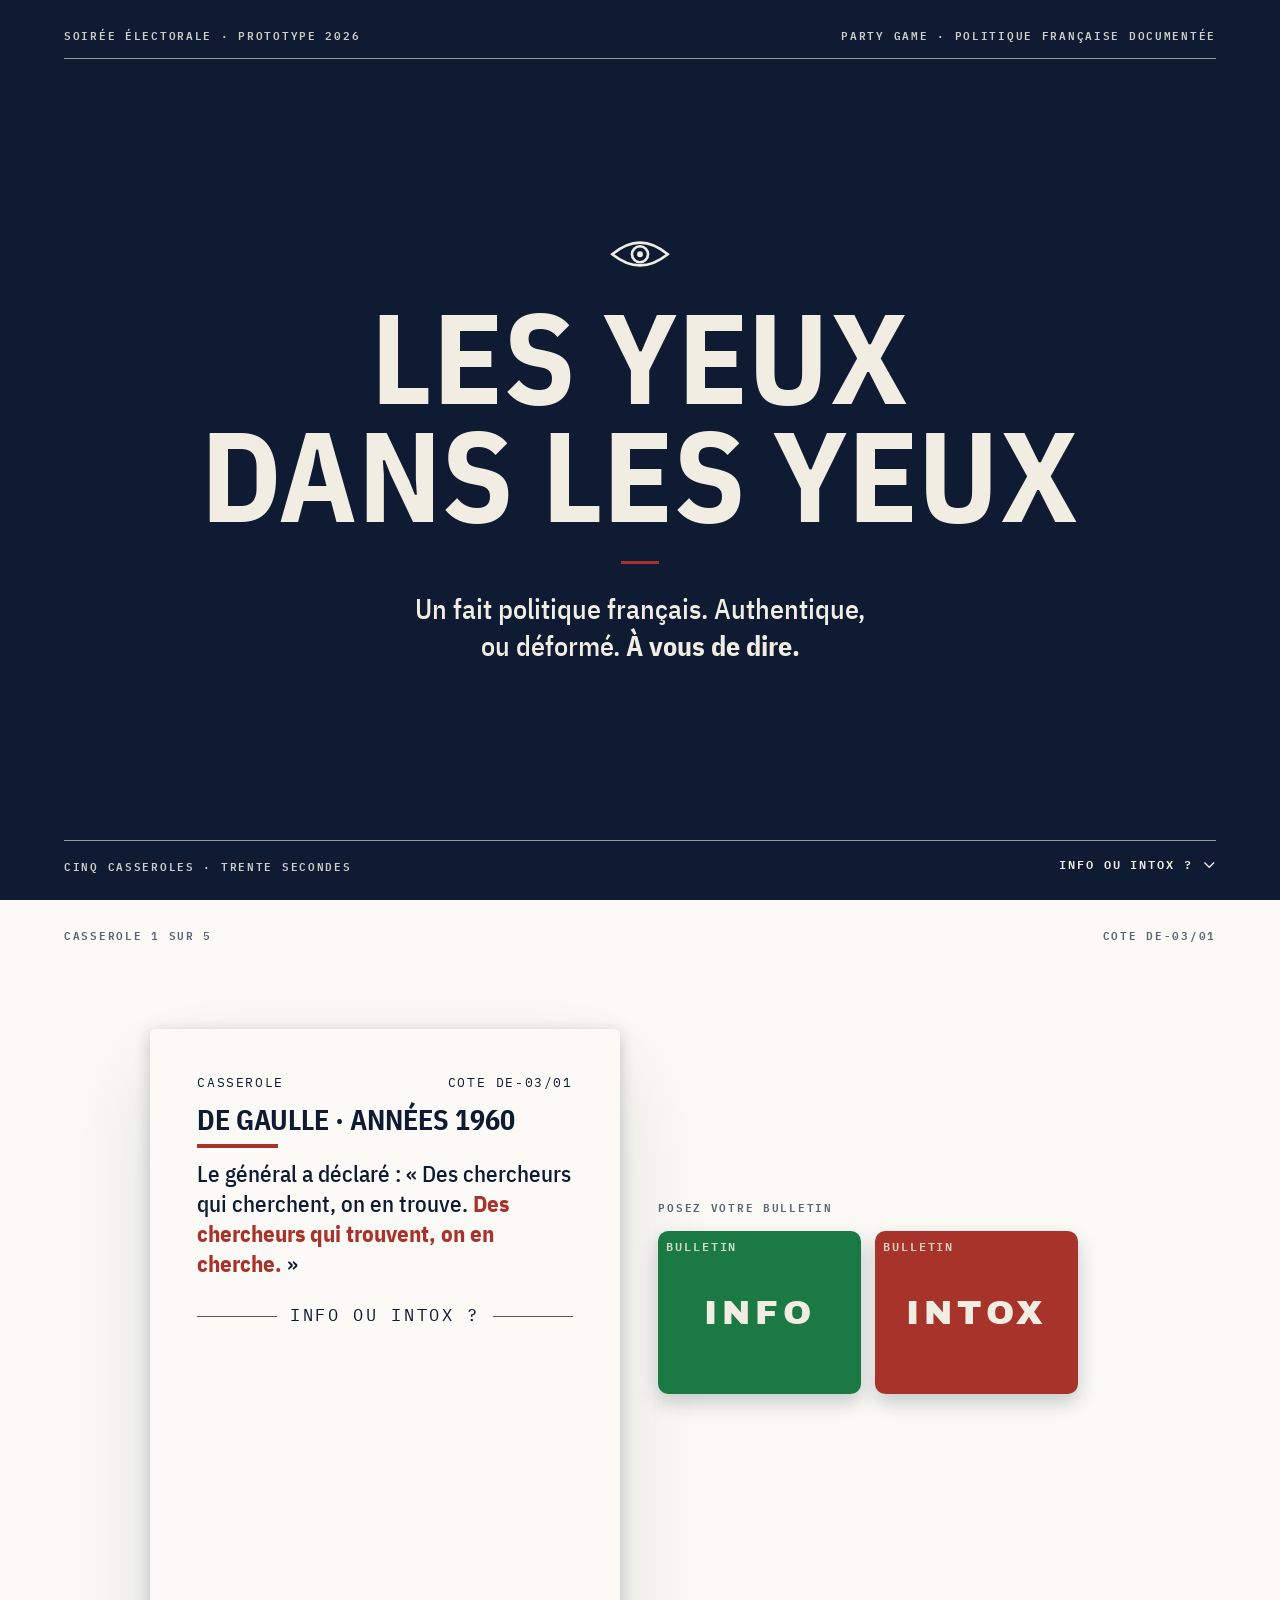
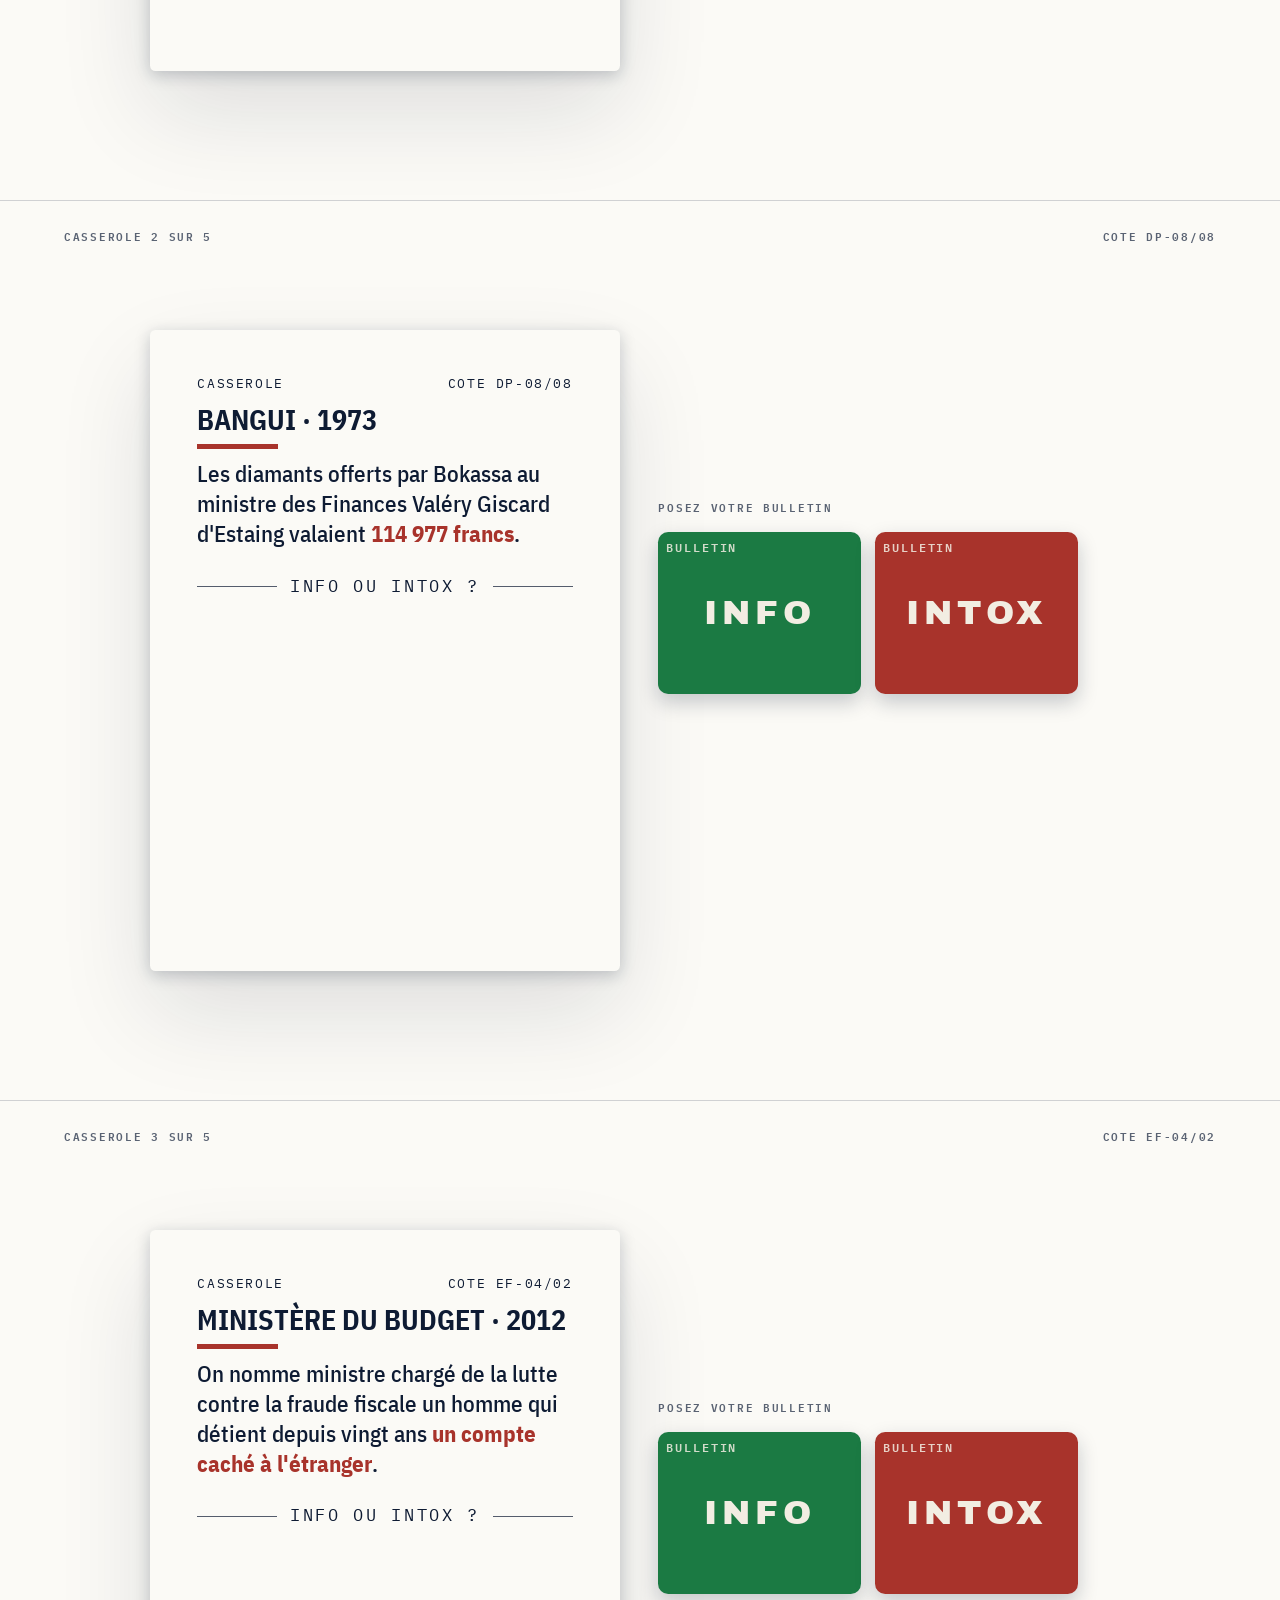
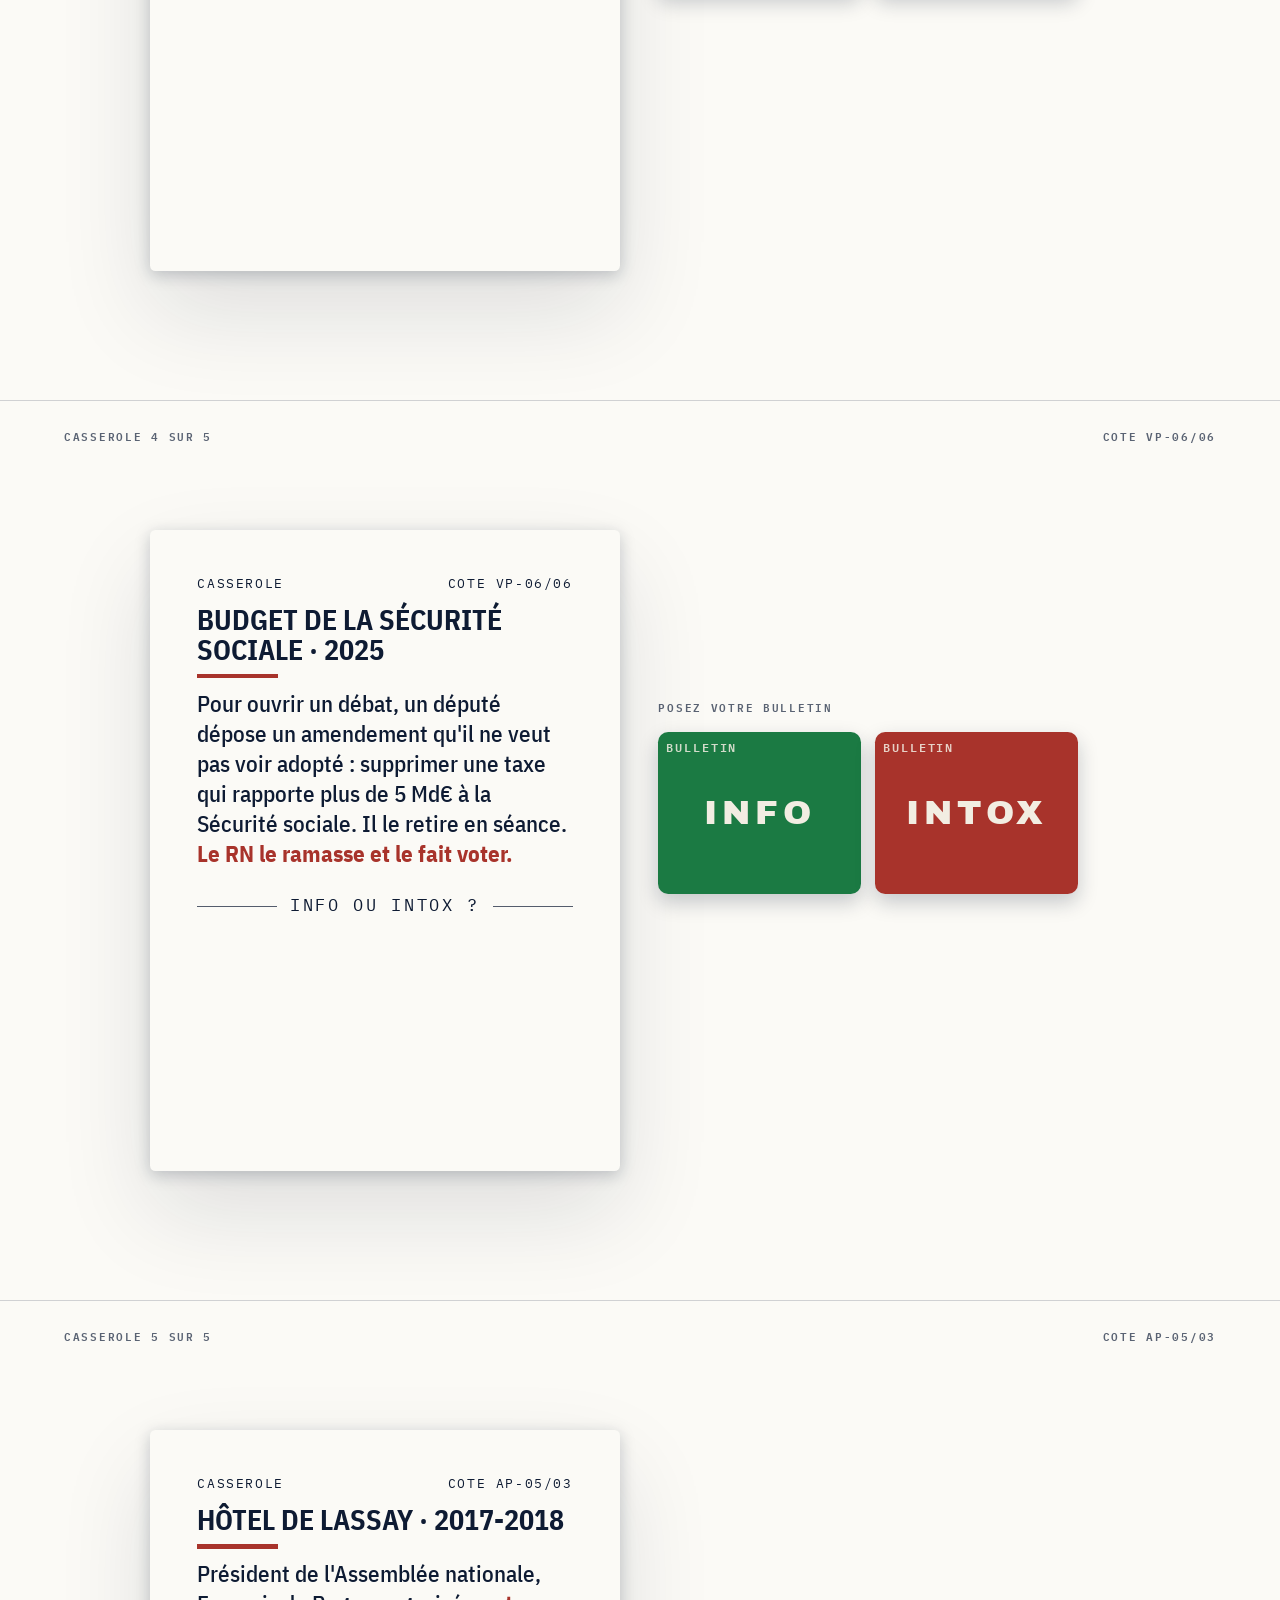
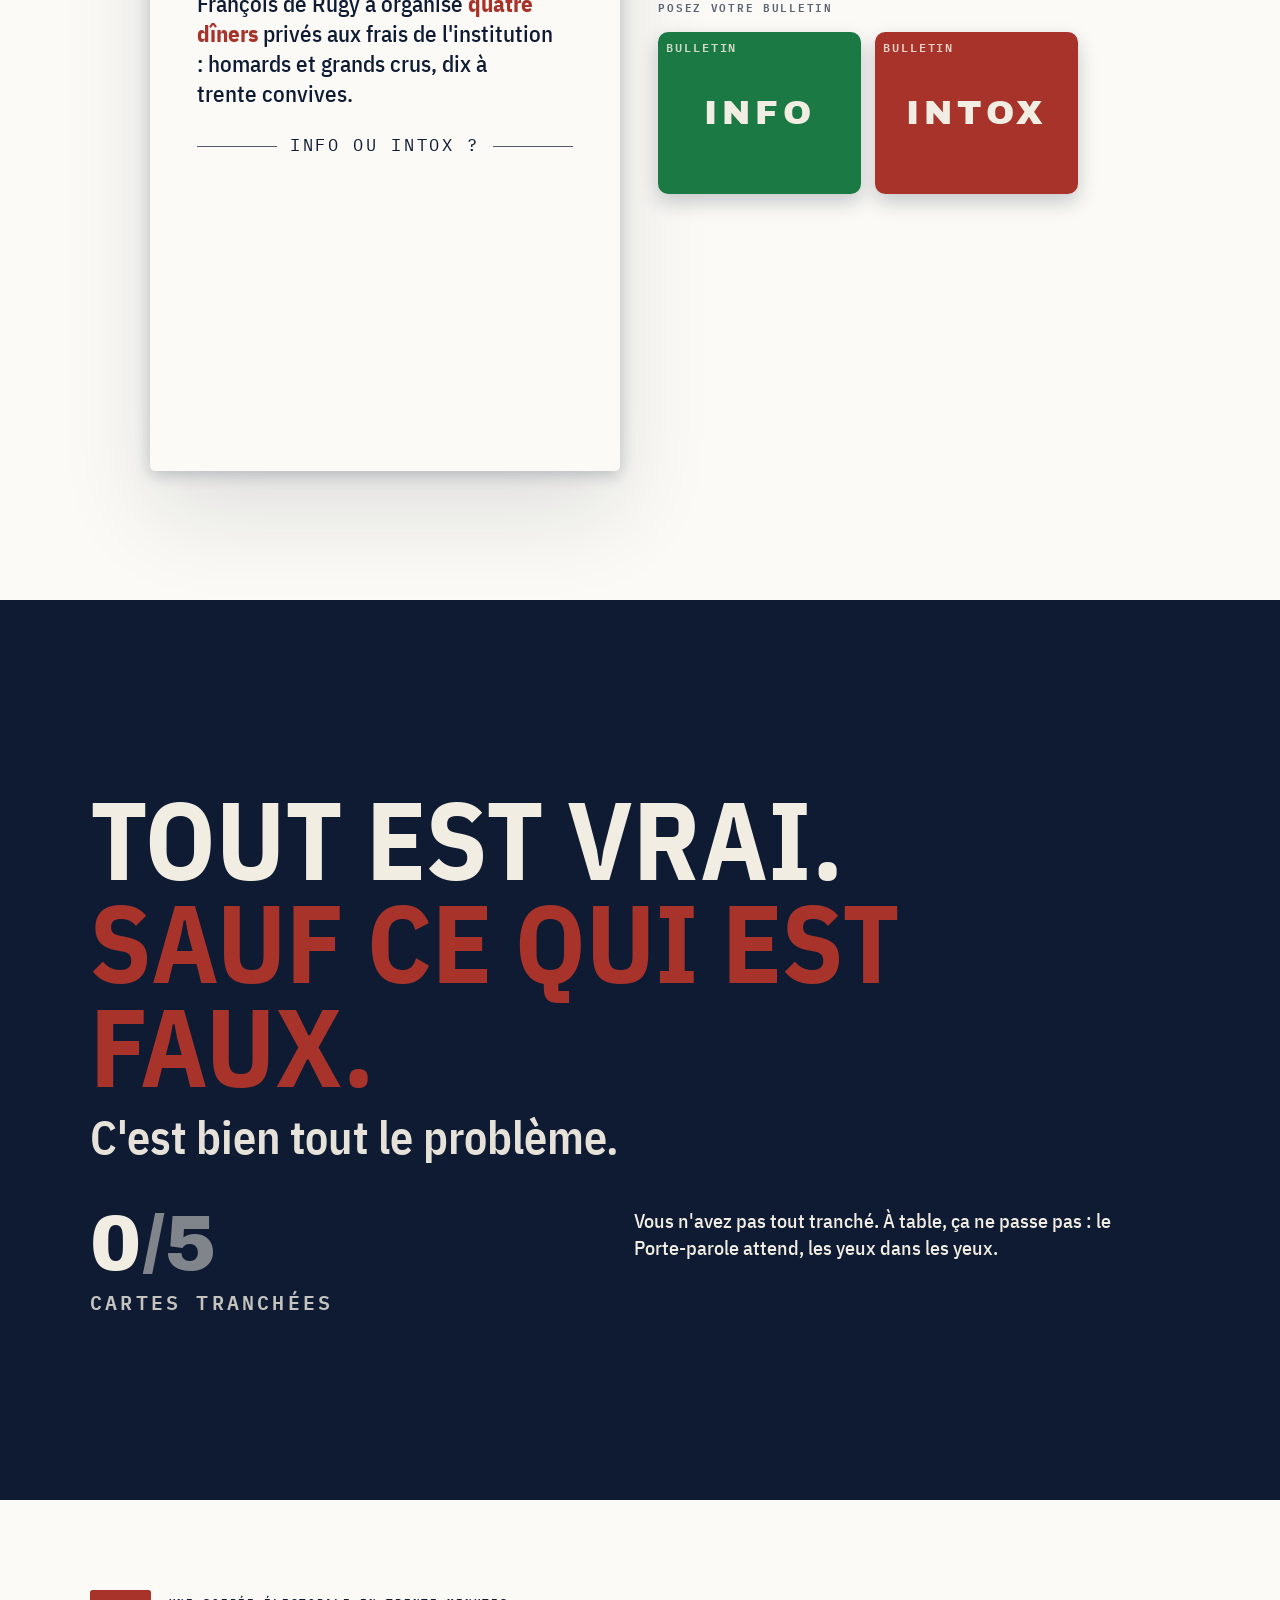
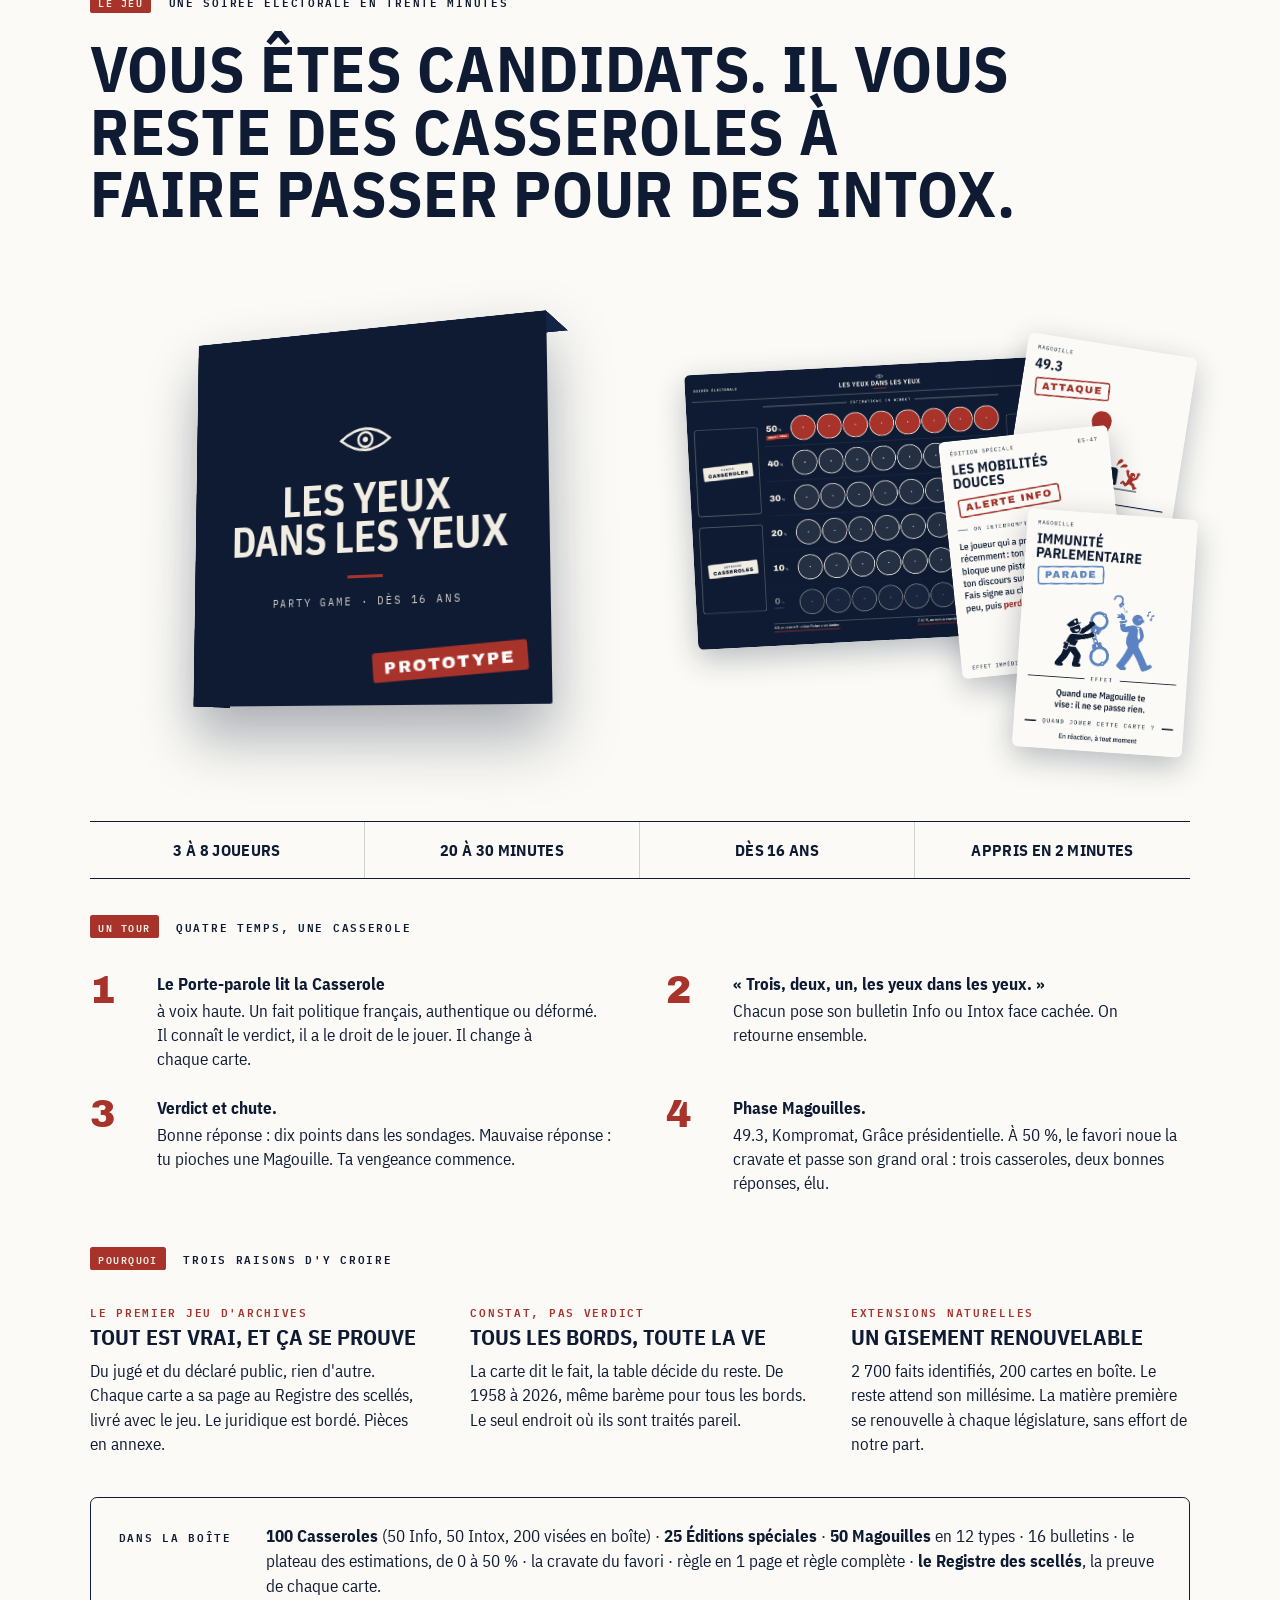
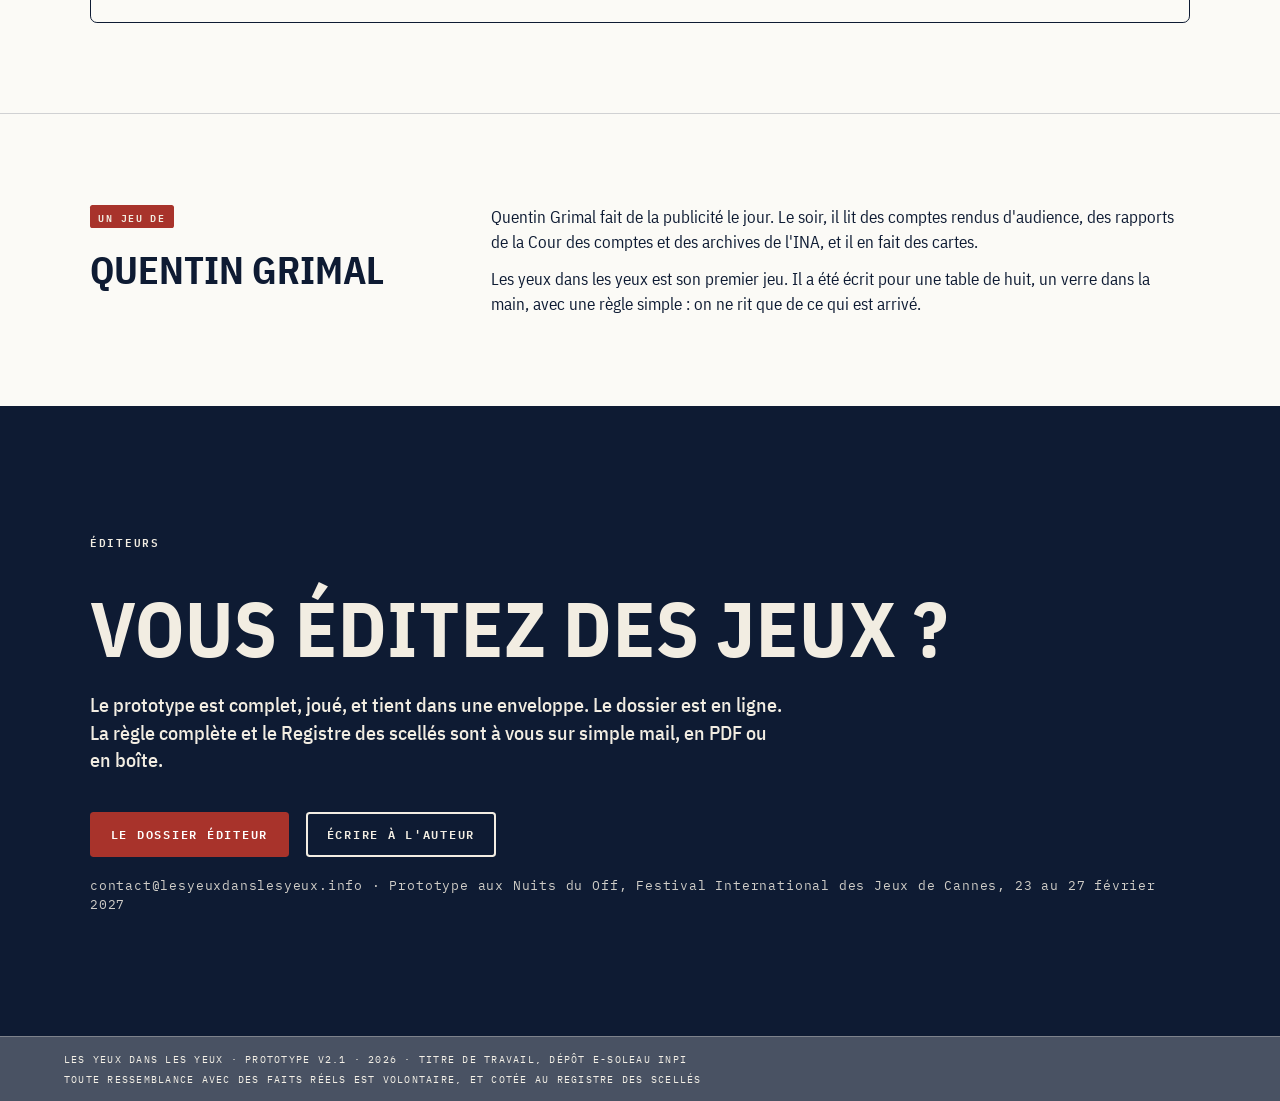
==== v2/index.html @ 3c5ba87b "Éditeurs : les trois raisons réécrites au prompt de tonalité (litote, trois temps, estocade) Co-Auth" ====
<!DOCTYPE html>
<html lang="fr">
<head>
<meta charset="UTF-8">
<meta name="viewport" content="width=device-width, initial-scale=1">
<title>Les yeux dans les yeux · Le party game où tout est vrai. Sauf ce qui est faux.</title>
<meta name="description" content="Un party game où toutes les dingueries de la politique française sont vraies, jugées ou déclarées publiquement, et sourcées carte par carte. Cinq Casseroles à trancher : info ou intox ?">
<meta property="og:title" content="Les yeux dans les yeux">
<meta property="og:description" content="Tout est vrai. Sauf ce qui est faux. C'est bien tout le problème. Cinq Casseroles à trancher.">
<meta property="og:image" content="https://lesyeuxdanslesyeux.info/v2/assets/og.png">
<meta property="og:url" content="https://lesyeuxdanslesyeux.info/">
<meta name="theme-color" content="#0E1B33">
<link rel="stylesheet" href="style.css">
</head>
<body>

<header class="garde nuit">
  <div class="haut">
    <span class="kick">Soirée électorale · Prototype 2026</span>
    <span class="kick">Party game · Politique française documentée</span>
  </div>
  <div class="corps">
    <svg class="oeil" viewBox="0 0 120 70" fill="none" stroke="#F2EDE2" stroke-width="5" aria-hidden="true"><path d="M8 38 Q60 -6 112 38 Q60 80 8 38 Z"/><circle cx="60" cy="38" r="15"/><circle cx="60" cy="38" r="5.5" fill="#F2EDE2" stroke="none"/></svg>
    <h1>Les yeux<br>dans les yeux</h1>
    <div class="filet"></div>
    <p class="accroche">Un fait politique français. Authentique, ou déformé. <b>À vous de dire.</b></p>
  </div>
  <div class="bas">
    <span class="kick">Cinq Casseroles · Trente secondes</span>
    <a class="go" href="#c1">Info ou intox ? <svg viewBox="0 0 24 24" fill="none" stroke="currentColor" stroke-width="2.2" aria-hidden="true"><path d="M4 9l8 8 8-8"/></svg></a>
  </div>
</header>

<main>
  <div id="cartes"></div>

  <section class="promesse nuit sec" id="promesse">
    <div class="col">
      <h2 class="grand in">Tout est vrai.<br><span class="faux">Sauf ce qui est faux.</span><span class="pb">C'est bien tout le problème.</span></h2>
      <div class="bilan in">
        <div class="score" id="score"></div>
        <div id="bilan-texte"></div>
      </div>
    </div>
  </section>

  <section class="jeu papier sec" id="jeu">
    <div class="col">
      <div class="tete in"><span class="chip">Le jeu</span><span class="kick">Une soirée électorale en trente minutes</span></div>
      <h2 class="h2 in">Vous êtes candidats. Il vous reste des casseroles à faire passer pour des intox.</h2>
      <div class="objets">
        <div class="boite-scene in">
          <div class="boite" aria-label="La boîte du prototype">
            <div class="face" id="boite-face">
              <svg class="oeil" viewBox="0 0 120 70" fill="none" stroke="#F2EDE2" stroke-width="5" aria-hidden="true"><path d="M8 38 Q60 -6 112 38 Q60 80 8 38 Z"/><circle cx="60" cy="38" r="15"/><circle cx="60" cy="38" r="5.5" fill="#F2EDE2" stroke="none"/></svg>
              <div class="t">Les yeux<br>dans les yeux</div>
              <div class="filet"></div>
              <div class="st">Party game · Dès 16 ans</div>
              <div class="tampon plein"><span>Prototype</span></div>
            </div>
            <div class="tranche"><span>Un jeu de Quentin Grimal · 2026</span></div>
            <div class="dessus"></div>
          </div>
        </div>
        <div class="table in" id="table">
          <img class="plateau" src="assets/plateau.webp" alt="Le plateau : estimations de 0 à 50 %, grand oral à 50">
          <img class="c1" src="assets/mag_attaque_493.webp" alt="Une Magouille, carte Attaque">
          <img class="c2" src="assets/es_47.webp" alt="Une Édition spéciale">
          <img class="c3" src="assets/mag_parade_immunite.webp" alt="Une Magouille, carte Parade">
        </div>
      </div>
      <div class="strip in"><div>3 à 8 joueurs</div><div>20 à 30 minutes</div><div>Dès 16 ans</div><div>Appris en 2 minutes</div></div>

      <div class="tete in"><span class="chip">Un tour</span><span class="kick">Quatre temps, une Casserole</span></div>
      <div class="temps in">
        <div class="t"><div class="n">1</div><div class="d"><b>Le Porte-parole lit la Casserole</b> à voix haute. Un fait politique français, authentique ou déformé. Il connaît le verdict, il a le droit de le jouer. Il change à chaque carte.</div></div>
        <div class="t"><div class="n">2</div><div class="d"><b>« Trois, deux, un, les yeux dans les yeux. »</b> Chacun pose son bulletin Info ou Intox face cachée. On retourne ensemble.</div></div>
        <div class="t"><div class="n">3</div><div class="d"><b>Verdict et chute.</b> Bonne réponse : dix points dans les sondages. Mauvaise réponse : tu pioches une Magouille. Ta vengeance commence.</div></div>
        <div class="t"><div class="n">4</div><div class="d"><b>Phase Magouilles.</b> 49.3, Kompromat, Grâce présidentielle. À 50 %, le favori noue la cravate et passe son grand oral : trois casseroles, deux bonnes réponses, élu.</div></div>
      </div>

      <div class="tete in" style="margin-top:3em"><span class="chip">Pourquoi</span><span class="kick">Trois raisons d'y croire</span></div>
      <div class="raisons in">
        <div class="r"><div class="k">Le premier jeu d'archives</div><h3>Tout est vrai, et ça se prouve</h3><p>Du jugé et du déclaré public, rien d'autre. Chaque carte a sa page au Registre des scellés, livré avec le jeu. Le juridique est bordé. Pièces en annexe.</p></div>
        <div class="r"><div class="k">Constat, pas verdict</div><h3>Tous les bords, toute la Ve</h3><p>La carte dit le fait, la table décide du reste. De 1958 à 2026, même barème pour tous les bords. Le seul endroit où ils sont traités pareil.</p></div>
        <div class="r"><div class="k">Extensions naturelles</div><h3>Un gisement renouvelable</h3><p>2 700 faits identifiés, 200 cartes en boîte. Le reste attend son millésime. La matière première se renouvelle à chaque législature, sans effort de notre part.</p></div>
      </div>
      <div class="materiel in">
        <span class="k">Dans la boîte</span>
        <p><b>100 Casseroles</b> (50 Info, 50 Intox, 200 visées en boîte) · <b>25 Éditions spéciales</b> · <b>50 Magouilles</b> en 12 types · 16 bulletins · le plateau des estimations, de 0 à 50 % · la cravate du favori · règle en 1 page et règle complète · <b>le Registre des scellés</b>, la preuve de chaque carte.</p>
      </div>
    </div>
  </section>

  <section class="auteur papier sec" id="auteur">
    <div class="col">
      <div><span class="chip">Un jeu de</span><h2 style="margin-top:.6em">Quentin Grimal</h2></div>
      <div>
        <p><!-- À VALIDER PAR QUENTIN --> Quentin Grimal fait de la publicité le jour. Le soir, il lit des comptes rendus d'audience, des rapports de la Cour des comptes et des archives de l'INA, et il en fait des cartes.</p>
        <p>Les yeux dans les yeux est son premier jeu. Il a été écrit pour une table de huit, un verre dans la main, avec une règle simple : on ne rit que de ce qui est arrivé.</p>
      </div>
    </div>
  </section>

  <section class="edit nuit sec" id="editeurs">
    <div class="col">
      <span class="kick">Éditeurs</span>
      <h2 class="h2 in" style="margin-top:.5em">Vous éditez des jeux ?</h2>
      <p class="lede in">Le prototype est complet, joué, et tient dans une enveloppe. Le dossier est en ligne. La règle complète et le Registre des scellés sont à vous sur simple mail, en PDF ou en boîte.</p>
      <div class="actions in">
        <a class="btn plein" href="editeurs.html">Le dossier éditeur</a>
        <a class="btn" href="mailto:contact@lesyeuxdanslesyeux.info?subject=Proposition%20de%20jeu%20%C2%B7%20Les%20yeux%20dans%20les%20yeux">Écrire à l'auteur</a>
      </div>
      <p class="mail in">contact@lesyeuxdanslesyeux.info · Prototype aux Nuits du Off, Festival International des Jeux de Cannes, 23 au 27 février 2027</p>
    </div>
  </section>
</main>
<footer class="nuit">
  <span>Les yeux dans les yeux · Prototype V2.1 · 2026 · Titre de travail, dépôt e-Soleau INPI</span>
  <span>Toute ressemblance avec des faits réels est volontaire, et cotée au Registre des scellés</span>
</footer>
<script src="cartes.js"></script>
<script src="script.js"></script>
</body>
</html>
---- v2/style.css ----
/* LES YEUX DANS LES YEUX · site vitrine V2 · direction « Info ou intox ? » (brief validé le 19/09/2026)
   Un seul univers du site à la table : fiche d'instruction papier pour le contenu, antenne bleu nuit pour la scène. */
@import url('https://fonts.googleapis.com/css2?family=IBM+Plex+Mono:wght@400;500;600&family=IBM+Plex+Sans+Condensed:ital,wght@0,400;0,500;0,600;0,700;1,400;1,500;1,600&family=Archivo+Black&display=swap');

:root{
  --papier:#FBFAF6; --encre:#0E1B33; --navy:#0E1B33; --navy2:#081222; --rouge:#A8332B; --vert:#1B7A43;
  --gris:#5A6373; --creme:#F2EDE2; --filet:rgba(14,27,51,.18);
  --mono:'IBM Plex Mono',ui-monospace,monospace; --sans:'IBM Plex Sans Condensed','Arial Narrow',sans-serif; --black:'Archivo Black',Impact,sans-serif;
  --pad:clamp(20px,5vw,72px);
}
*{margin:0;padding:0;box-sizing:border-box;}
html{scroll-behavior:smooth;-webkit-text-size-adjust:100%;overflow-x:hidden;}
body{overflow-x:hidden;background:var(--papier);color:var(--encre);font-family:var(--sans);font-size:clamp(17px,1.35vw,20px);line-height:1.4;}
b,strong{font-weight:700;} i,em{font-style:italic;}
a{color:inherit;}
img{display:block;max-width:100%;}
button{font:inherit;color:inherit;background:none;border:0;cursor:pointer;}
::selection{background:var(--rouge);color:#fff;}
@media (prefers-reduced-motion:reduce){*{animation:none!important;transition:none!important;}}

/* ---- grammaire commune ---- */
.kick{font-family:var(--mono);font-size:.62em;font-weight:600;letter-spacing:.16em;text-transform:uppercase;}
.chip{display:inline-block;white-space:nowrap;background:var(--rouge);color:var(--creme);font-family:var(--mono);font-size:.6em;font-weight:600;letter-spacing:.14em;text-transform:uppercase;padding:.45em .8em .35em;border-radius:.25em;}
.tampon{display:inline-block;border:.16em solid currentColor;border-radius:.18em;padding:.28em .6em .2em;transform:rotate(-4deg);font-family:var(--black);letter-spacing:.14em;line-height:1;text-transform:uppercase;white-space:nowrap;}
.tampon.plein{background:var(--rouge);border-color:var(--rouge);color:#fff;}
.tampon.ok{color:var(--vert);} .tampon.ko{color:var(--rouge);}
.filet{width:2.2em;height:.18em;background:var(--rouge);}
.arret{position:relative;display:flex;align-items:center;justify-content:center;height:1.2em;}
.arret .ligne{position:absolute;left:0;right:0;top:50%;height:1px;background:currentColor;opacity:.7;}
.arret .q{position:relative;padding:0 .8em;font-family:var(--mono);font-size:.62em;letter-spacing:.16em;text-transform:uppercase;}
.nuit{background:var(--navy);color:var(--creme);}
.nuit .arret .q{background:var(--navy);}
.papier .arret .q{background:var(--papier);}
.sec{padding:clamp(64px,10vh,120px) var(--pad);}
.col{max-width:1100px;margin:0 auto;}
.h2{font-weight:700;text-transform:uppercase;letter-spacing:.01em;line-height:.98;font-size:clamp(34px,5.2vw,64px);text-wrap:balance;}
.tete{display:flex;align-items:center;gap:1em;margin-bottom:1.4em;}
.lede{font-size:1.15em;font-weight:500;line-height:1.35;max-width:34em;text-wrap:pretty;}
.in{opacity:0;transform:translateY(14px);transition:opacity .6s ease,transform .6s ease;}
.in.vu{opacity:1;transform:none;}

/* ---- garde ---- */
.garde{min-height:100svh;display:flex;flex-direction:column;padding:clamp(18px,3vh,28px) var(--pad);}
.garde .haut{display:flex;flex-wrap:wrap;justify-content:space-between;align-items:center;gap:.4em 1em;padding-bottom:.9em;border-bottom:1px solid rgba(242,237,226,.6);}
.garde .haut .kick{opacity:.85;}
.garde .corps{flex:1;display:flex;flex-direction:column;align-items:center;justify-content:center;text-align:center;padding:6vh 0;}
.garde .oeil{width:clamp(44px,5vw,64px);height:auto;margin-bottom:clamp(20px,3vh,36px);}
.garde h1{font-weight:700;text-transform:uppercase;line-height:.92;letter-spacing:.005em;font-size:clamp(36px,10vw,152px);text-wrap:balance;max-width:100%;}
.garde .filet{margin:clamp(18px,3vh,30px) auto;}
.garde .accroche{font-size:clamp(20px,2.2vw,30px);font-weight:500;line-height:1.3;max-width:26em;text-wrap:balance;}
.garde .accroche b{font-weight:700;}
.garde .bas{display:flex;flex-wrap:wrap;justify-content:space-between;align-items:flex-end;gap:.6em 1em;padding-top:.9em;border-top:1px solid rgba(242,237,226,.6);}
.garde .bas .kick{opacity:.85;}
.garde .go{display:flex;align-items:center;gap:.7em;font-family:var(--mono);font-size:.7em;font-weight:600;letter-spacing:.16em;text-transform:uppercase;text-decoration:none;}
.garde .go svg{width:1.2em;height:1.2em;animation:hop 1.8s ease-in-out infinite;}
@keyframes hop{0%,100%{transform:translateY(0)}50%{transform:translateY(5px)}}

/* ---- la séquence des casseroles ---- */
.cass{min-height:100svh;display:grid;grid-template-columns:1fr;align-items:center;justify-items:center;gap:clamp(18px,3vh,32px);padding:clamp(40px,7vh,80px) var(--pad);position:relative;}
.cass + .cass{border-top:1px solid var(--filet);}
.cass .num{position:absolute;top:clamp(16px,3vh,28px);left:var(--pad);right:var(--pad);display:flex;flex-wrap:wrap;gap:.3em 1em;justify-content:space-between;font-family:var(--mono);font-size:.62em;font-weight:600;letter-spacing:.16em;text-transform:uppercase;color:var(--gris);}
.cass .scene{display:grid;grid-template-columns:1fr;gap:clamp(22px,3vw,48px);align-items:center;justify-items:center;width:100%;max-width:980px;}
@media (min-width:860px){.cass .scene{grid-template-columns:auto 1fr;justify-items:start;}}

/* La carte : reproduction fidèle de la Casserole imprimée (69,5 × 94,9 mm), mise à l'échelle par --mm. */
.carte{--w:min(88vw,470px);--mm:calc(var(--w)/69.5);width:var(--w);aspect-ratio:69.5/94.9;background:var(--papier);color:var(--encre);
       padding:calc(7*var(--mm)) calc(7*var(--mm)) calc(6*var(--mm));display:flex;flex-direction:column;position:relative;overflow:hidden;
       box-shadow:0 calc(.6*var(--mm)) calc(2.4*var(--mm)) rgba(14,27,51,.22),0 calc(6*var(--mm)) calc(14*var(--mm)) rgba(14,27,51,.12);
       border-radius:calc(.8*var(--mm));}
.carte .ck{display:flex;justify-content:space-between;font-family:var(--mono);font-size:calc(1.98*var(--mm));letter-spacing:.12em;text-transform:uppercase;line-height:1;margin-bottom:calc(2.2*var(--mm));}
.carte .ville{font-weight:700;text-transform:uppercase;line-height:1.05;font-size:calc(4.2*var(--mm));text-wrap:balance;}
.carte .filetr{width:calc(12*var(--mm));height:calc(.6*var(--mm));background:var(--rouge);margin:calc(1.4*var(--mm)) 0 calc(1.6*var(--mm));}
.carte .fait{font-weight:500;line-height:1.32;font-size:calc(3.35*var(--mm));text-wrap:pretty;}
.carte .fait .hl{color:var(--rouge);font-weight:700;}
.carte .milieu{padding:calc(4*var(--mm)) 0 calc(5*var(--mm));}
.carte .arret{height:calc(3*var(--mm));}
.carte .arret .q{font-size:calc(2.47*var(--mm));background:var(--papier);}
.carte .bas{flex:1;display:flex;flex-direction:column;min-height:0;}
.carte .tamp-row{height:calc(8*var(--mm));display:flex;align-items:center;margin-bottom:calc(3.2*var(--mm));}
.carte .tampon{margin-left:calc(1*var(--mm));border-width:calc(.7*var(--mm));border-radius:calc(1*var(--mm));padding:calc(1.2*var(--mm)) calc(2.4*var(--mm));font-size:calc(4.6*var(--mm));letter-spacing:.15em;opacity:0;transform:rotate(-4deg) scale(1.9);}
.carte.ok .tampon,.carte.ko .tampon{animation:stamp .42s cubic-bezier(.2,1.4,.3,1) forwards;}
@keyframes stamp{0%{opacity:0;transform:rotate(-10deg) scale(1.9)}60%{opacity:1;transform:rotate(-3deg) scale(.96)}100%{opacity:1;transform:rotate(-4deg) scale(1)}}
.carte .rev{font-weight:600;line-height:1.3;font-size:calc(3.0*var(--mm));margin-bottom:calc(3*var(--mm));text-wrap:balance;}
.carte .chute{font-weight:500;font-style:italic;line-height:1.28;font-size:calc(2.9*var(--mm));color:var(--gris);border-left:calc(.5*var(--mm)) solid var(--rouge);padding-left:calc(2*var(--mm));margin-bottom:calc(2.4*var(--mm));text-wrap:pretty;}
.carte .chute q{color:var(--rouge);font-style:normal;quotes:none;}
.carte .pied{margin-top:auto;display:flex;justify-content:space-between;align-items:center;font-family:var(--mono);font-size:calc(1.98*var(--mm));letter-spacing:.12em;text-transform:uppercase;}
.carte .pied svg{height:calc(3*var(--mm));width:auto;}
.carte .rev,.carte .chute,.carte .pied{opacity:0;transform:translateY(6px);transition:opacity .5s ease .25s,transform .5s ease .25s;}
.carte.ok .rev,.carte.ko .rev,.carte.ok .chute,.carte.ko .chute,.carte.ok .pied,.carte.ko .pied{opacity:1;transform:none;}
.carte .chute{transition-delay:.5s;} .carte .pied{transition-delay:.7s;}

/* le geste : deux bulletins */
.vote{display:flex;flex-direction:column;gap:1em;width:100%;max-width:420px;}
.vote .consigne{font-family:var(--mono);font-size:.62em;font-weight:600;letter-spacing:.16em;text-transform:uppercase;color:var(--gris);}
.bulletins{display:grid;grid-template-columns:1fr 1fr;gap:.8em;}
.bulletin{position:relative;aspect-ratio:1.25;border-radius:.3em;display:flex;align-items:center;justify-content:center;font-family:var(--black);font-size:clamp(22px,3vw,34px);letter-spacing:.14em;text-transform:uppercase;color:var(--creme);
          transition:transform .18s ease,box-shadow .18s ease,opacity .3s ease;box-shadow:0 .25em .6em rgba(14,27,51,.22);}
.bulletin.info{background:var(--vert);} .bulletin.intox{background:var(--rouge);}
.bulletin:hover{transform:translateY(-3px);} .bulletin:active{transform:translateY(1px) scale(.98);}
.bulletin .p{position:absolute;left:.7em;top:.6em;font-family:var(--mono);font-size:.34em;font-weight:600;letter-spacing:.16em;opacity:.85;}
.vote.fait .bulletin{pointer-events:none;opacity:.32;transform:none;}
.vote.fait .bulletin.choisi{opacity:1;outline:3px solid var(--encre);outline-offset:3px;}
.verdict{min-height:3.2em;font-weight:600;font-size:1.05em;line-height:1.3;opacity:0;transform:translateY(6px);transition:opacity .5s ease .4s,transform .5s ease .4s;}
.vote.fait .verdict{opacity:1;transform:none;}
.verdict .r{color:var(--rouge);} .verdict .v{color:var(--vert);}
.suite{display:inline-flex;align-items:center;gap:.6em;font-family:var(--mono);font-size:.62em;font-weight:600;letter-spacing:.16em;text-transform:uppercase;text-decoration:none;color:var(--encre);opacity:0;transition:opacity .5s ease .9s;}
.vote.fait .suite{opacity:1;}
.suite svg{width:1.3em;height:1.3em;}

/* ---- promesse ---- */
.promesse{min-height:100svh;display:flex;flex-direction:column;justify-content:center;}
.promesse .grand{font-weight:700;text-transform:uppercase;line-height:.94;font-size:clamp(40px,8.6vw,132px);text-wrap:balance;}
.promesse .grand .faux{color:var(--rouge);}
.promesse .grand .pb{display:block;margin-top:.35em;font-size:.42em;line-height:1.05;font-weight:600;text-transform:none;letter-spacing:0;opacity:.95;}
.promesse .bilan{margin-top:clamp(28px,5vh,56px);display:grid;grid-template-columns:1fr;gap:1.2em;max-width:60em;}
@media (min-width:860px){.promesse .bilan{grid-template-columns:1fr 1fr;gap:3em;}}
.promesse .bilan .score{font-family:var(--black);font-size:clamp(40px,6vw,88px);line-height:1;letter-spacing:.02em;}
.promesse .bilan .score small{font-family:var(--mono);font-size:.26em;letter-spacing:.16em;text-transform:uppercase;display:block;margin-top:.5em;font-weight:600;opacity:.8;}
.promesse .bilan p{font-size:clamp(18px,1.6vw,24px);font-weight:500;line-height:1.35;text-wrap:pretty;}
.promesse .bilan p + p{margin-top:.8em;opacity:.85;font-weight:400;}

/* ---- le jeu ---- */
.jeu .objets{position:relative;display:grid;grid-template-columns:1fr;gap:clamp(24px,4vw,56px);align-items:center;margin:clamp(32px,5vh,64px) 0 clamp(40px,7vh,80px);}
@media (min-width:860px){.jeu .objets{grid-template-columns:1.1fr 1fr;}}
.boite-scene{perspective:1600px;display:flex;justify-content:center;padding:6vh 0;}
.boite{--bw:min(72vw,380px);width:var(--bw);aspect-ratio:1;position:relative;transform-style:preserve-3d;transform:rotateX(8deg) rotateY(-22deg);transition:transform .8s cubic-bezier(.2,.8,.2,1);}
.boite-scene:hover .boite{transform:rotateX(4deg) rotateY(-12deg);}
.boite .face{position:absolute;inset:0;background:var(--navy) center/cover no-repeat;color:var(--creme);display:flex;flex-direction:column;justify-content:center;align-items:center;text-align:center;padding:8%;box-shadow:0 30px 60px rgba(14,27,51,.35);border-radius:2px;}
.boite .face .t{font-weight:700;text-transform:uppercase;line-height:.9;font-size:calc(var(--bw)*.115);text-wrap:balance;}
.boite .face .oeil{width:calc(var(--bw)*.16);margin-bottom:calc(var(--bw)*.06);}
.boite .face .filet{margin:calc(var(--bw)*.05) auto calc(var(--bw)*.04);}
.boite .face .st{font-family:var(--mono);font-size:calc(var(--bw)*.03);letter-spacing:.16em;text-transform:uppercase;opacity:.85;}
.boite .face .tampon.plein{position:absolute;right:6%;bottom:7%;font-size:calc(var(--bw)*.045);}
.boite .tranche{position:absolute;top:0;bottom:0;left:0;width:calc(var(--bw)*.22);background:var(--navy2);transform-origin:left;transform:rotateY(-90deg) translateX(calc(var(--bw)*-.22));display:flex;align-items:center;justify-content:center;color:var(--creme);}
.boite .tranche span{writing-mode:vertical-rl;transform:rotate(180deg);font-family:var(--mono);font-size:calc(var(--bw)*.03);letter-spacing:.2em;text-transform:uppercase;opacity:.85;}
.boite .dessus{position:absolute;left:0;right:0;top:0;height:calc(var(--bw)*.22);background:#132548;transform-origin:top;transform:rotateX(90deg) translateY(calc(var(--bw)*-.22));}
.table{position:relative;min-height:340px;}
.table img{position:absolute;border-radius:6px;box-shadow:0 10px 30px rgba(14,27,51,.28);}
.table .plateau{width:78%;left:0;top:6%;transform:rotate(-3deg);}
.table .c1{width:34%;right:2%;top:0;transform:rotate(9deg);}
.table .c2{width:34%;right:14%;top:26%;transform:rotate(-6deg);}
.table .c3{width:34%;right:0;top:50%;transform:rotate(4deg);}
.strip{display:grid;grid-template-columns:repeat(2,1fr);border-top:1px solid var(--encre);border-bottom:1px solid var(--encre);margin:clamp(28px,4vh,48px) 0;}
@media (min-width:700px){.strip{grid-template-columns:repeat(4,1fr);}}
.strip div{padding:1em .4em;text-align:center;font-weight:700;text-transform:uppercase;letter-spacing:.02em;font-size:.95em;border-right:1px solid var(--filet);}
.strip div:last-child{border-right:0;}
.temps{display:grid;grid-template-columns:1fr;gap:1.4em 3em;margin-top:2em;}
@media (min-width:860px){.temps{grid-template-columns:1fr 1fr;}}
.temps .t{display:grid;grid-template-columns:auto 1fr;gap:1em;align-items:start;}
.temps .n{font-family:var(--black);font-size:2.2em;line-height:1;color:var(--rouge);width:1.3em;}
.temps .d{line-height:1.4;text-wrap:pretty;}
.temps .d b{display:block;margin-bottom:.15em;}
.raisons{display:grid;grid-template-columns:1fr;gap:1.6em;margin-top:2em;}
@media (min-width:860px){.raisons{grid-template-columns:repeat(3,1fr);gap:2.4em;}}
.raisons .r .k{font-family:var(--mono);font-size:.62em;font-weight:600;letter-spacing:.16em;text-transform:uppercase;color:var(--rouge);margin-bottom:.6em;}
.raisons .r h3{font-weight:700;text-transform:uppercase;line-height:1.05;font-size:1.25em;margin-bottom:.5em;text-wrap:balance;}
.raisons .r p{line-height:1.4;text-wrap:pretty;}
.materiel{margin-top:2.4em;padding:1.4em 1.6em;border:1px solid var(--encre);border-radius:.4em;display:grid;grid-template-columns:1fr;gap:.6em 2em;}
@media (min-width:860px){.materiel{grid-template-columns:auto 1fr;align-items:baseline;}}
.materiel .k{font-family:var(--mono);font-size:.62em;font-weight:600;letter-spacing:.16em;text-transform:uppercase;}
.materiel p{line-height:1.45;}

/* ---- auteur ---- */
.auteur{border-top:1px solid var(--filet);}
.auteur .col{display:grid;grid-template-columns:1fr;gap:1.2em 3em;}
@media (min-width:860px){.auteur .col{grid-template-columns:1fr 2fr;}}
.auteur h2{font-weight:700;text-transform:uppercase;line-height:1;font-size:clamp(26px,3vw,40px);}
.auteur p{line-height:1.45;max-width:40em;text-wrap:pretty;}
.auteur p + p{margin-top:.7em;}

/* ---- éditeurs ---- */
.edit{min-height:70svh;display:flex;flex-direction:column;justify-content:center;}
.edit .h2{font-size:clamp(34px,6vw,84px);}
.edit .lede{margin-top:1.2em;font-size:clamp(18px,1.6vw,24px);}
.edit .actions{display:flex;flex-wrap:wrap;gap:1em;margin-top:2.2em;}
.btn{display:inline-flex;align-items:center;gap:.7em;padding:1em 1.5em .9em;border:2px solid var(--creme);border-radius:.3em;text-decoration:none;font-family:var(--mono);font-size:.72em;font-weight:600;letter-spacing:.14em;text-transform:uppercase;transition:background .2s,color .2s,transform .2s;}
.btn:hover{background:var(--creme);color:var(--navy);transform:translateY(-2px);}
.btn.plein{background:var(--rouge);border-color:var(--rouge);color:#fff;}
.btn.plein:hover{background:#8f2a23;border-color:#8f2a23;color:#fff;}
.edit .mail{margin-top:1.4em;font-family:var(--mono);font-size:.78em;letter-spacing:.06em;opacity:.85;}
.edit .mail a{text-decoration:none;border-bottom:1px solid rgba(242,237,226,.5);}
footer{padding:1.4em var(--pad);display:flex;flex-wrap:wrap;justify-content:space-between;gap:.6em 2em;font-family:var(--mono);font-size:.6em;letter-spacing:.12em;text-transform:uppercase;opacity:.75;border-top:1px solid rgba(242,237,226,.3);}

/* ---- page éditeurs (dossier) ---- */
.dossier{max-width:900px;margin:0 auto;padding:clamp(28px,5vh,56px) var(--pad) 80px;}
.dossier .haut{display:flex;justify-content:space-between;align-items:center;gap:1em;border-bottom:1px solid var(--encre);padding-bottom:.9em;margin-bottom:2.4em;}
.dossier .haut a{text-decoration:none;font-family:var(--mono);font-size:.62em;font-weight:600;letter-spacing:.16em;text-transform:uppercase;}
.dossier h1{font-weight:700;text-transform:uppercase;line-height:.95;font-size:clamp(38px,6vw,72px);margin:.4em 0 .5em;}
.dossier .sous{font-size:1.2em;font-weight:500;line-height:1.35;max-width:36em;text-wrap:pretty;}
.dossier .art{display:flex;align-items:center;gap:.9em;margin:2.6em 0 .9em;}
.dossier .art h2{font-weight:700;text-transform:uppercase;line-height:1;font-size:clamp(22px,2.6vw,32px);}
.dossier p,.dossier li{line-height:1.45;text-wrap:pretty;}
.dossier p + p{margin-top:.7em;}
.dossier .iti{font-style:italic;color:var(--gris);}
.fiche{display:grid;grid-template-columns:auto 1fr;gap:.55em 1.6em;border-top:1px solid var(--encre);border-bottom:1px solid var(--encre);padding:1em 0;}
.fiche .k{font-family:var(--mono);font-size:.62em;font-weight:600;letter-spacing:.16em;text-transform:uppercase;padding-top:.45em;}
.docs{display:grid;grid-template-columns:1fr;gap:.8em;margin-top:1em;}
@media (min-width:700px){.docs{grid-template-columns:1fr 1fr;}}
.doc{display:flex;flex-direction:column;gap:.3em;padding:1.1em 1.2em;border:1px solid var(--encre);border-radius:.4em;text-decoration:none;transition:background .2s,color .2s;}
.doc:hover{background:var(--encre);color:var(--creme);}
.doc .t{font-weight:700;text-transform:uppercase;letter-spacing:.02em;}
.doc .s{font-family:var(--mono);font-size:.62em;letter-spacing:.1em;text-transform:uppercase;opacity:.8;}
.demande{margin-top:1.6em;padding:1.4em 1.6em;background:var(--navy);color:var(--creme);border-radius:.4em;display:grid;grid-template-columns:1fr;gap:1em;align-items:center;}
@media (min-width:860px){.demande{grid-template-columns:1fr auto;}}
.demande .k{font-family:var(--mono);font-size:.62em;font-weight:600;letter-spacing:.16em;text-transform:uppercase;color:var(--rouge);margin-bottom:.4em;}
.dossier .cartes{display:grid;grid-template-columns:repeat(2,1fr);gap:1em;margin-top:1.2em;}
@media (min-width:700px){.dossier .cartes{grid-template-columns:repeat(4,1fr);}}
.dossier .cartes img{border-radius:6px;box-shadow:0 6px 18px rgba(14,27,51,.22);}
.dossier .contact{margin-top:2.6em;border-top:1px solid var(--encre);padding-top:1.4em;display:grid;grid-template-columns:1fr;gap:.6em 2em;}
@media (min-width:700px){.dossier .contact{grid-template-columns:1fr 1fr;}}
.dossier .contact a{text-decoration:none;border-bottom:1px solid var(--rouge);}
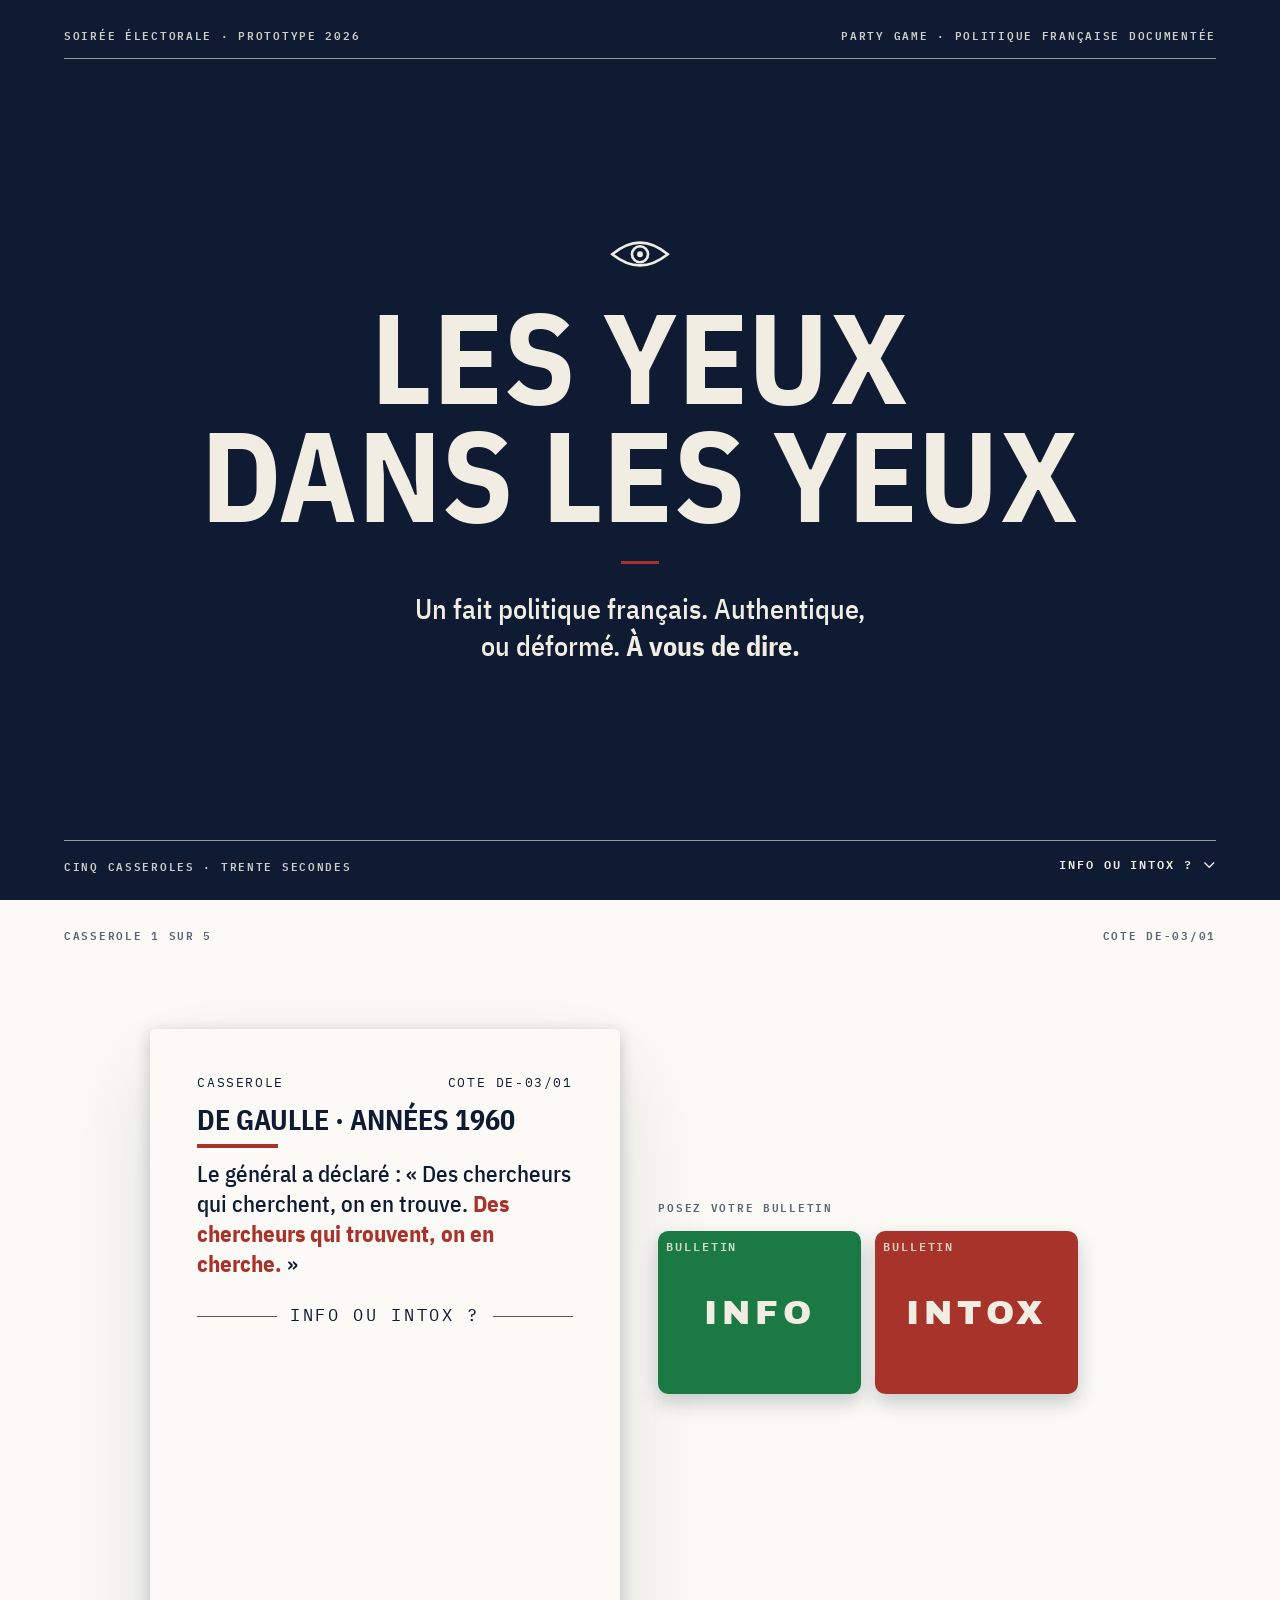
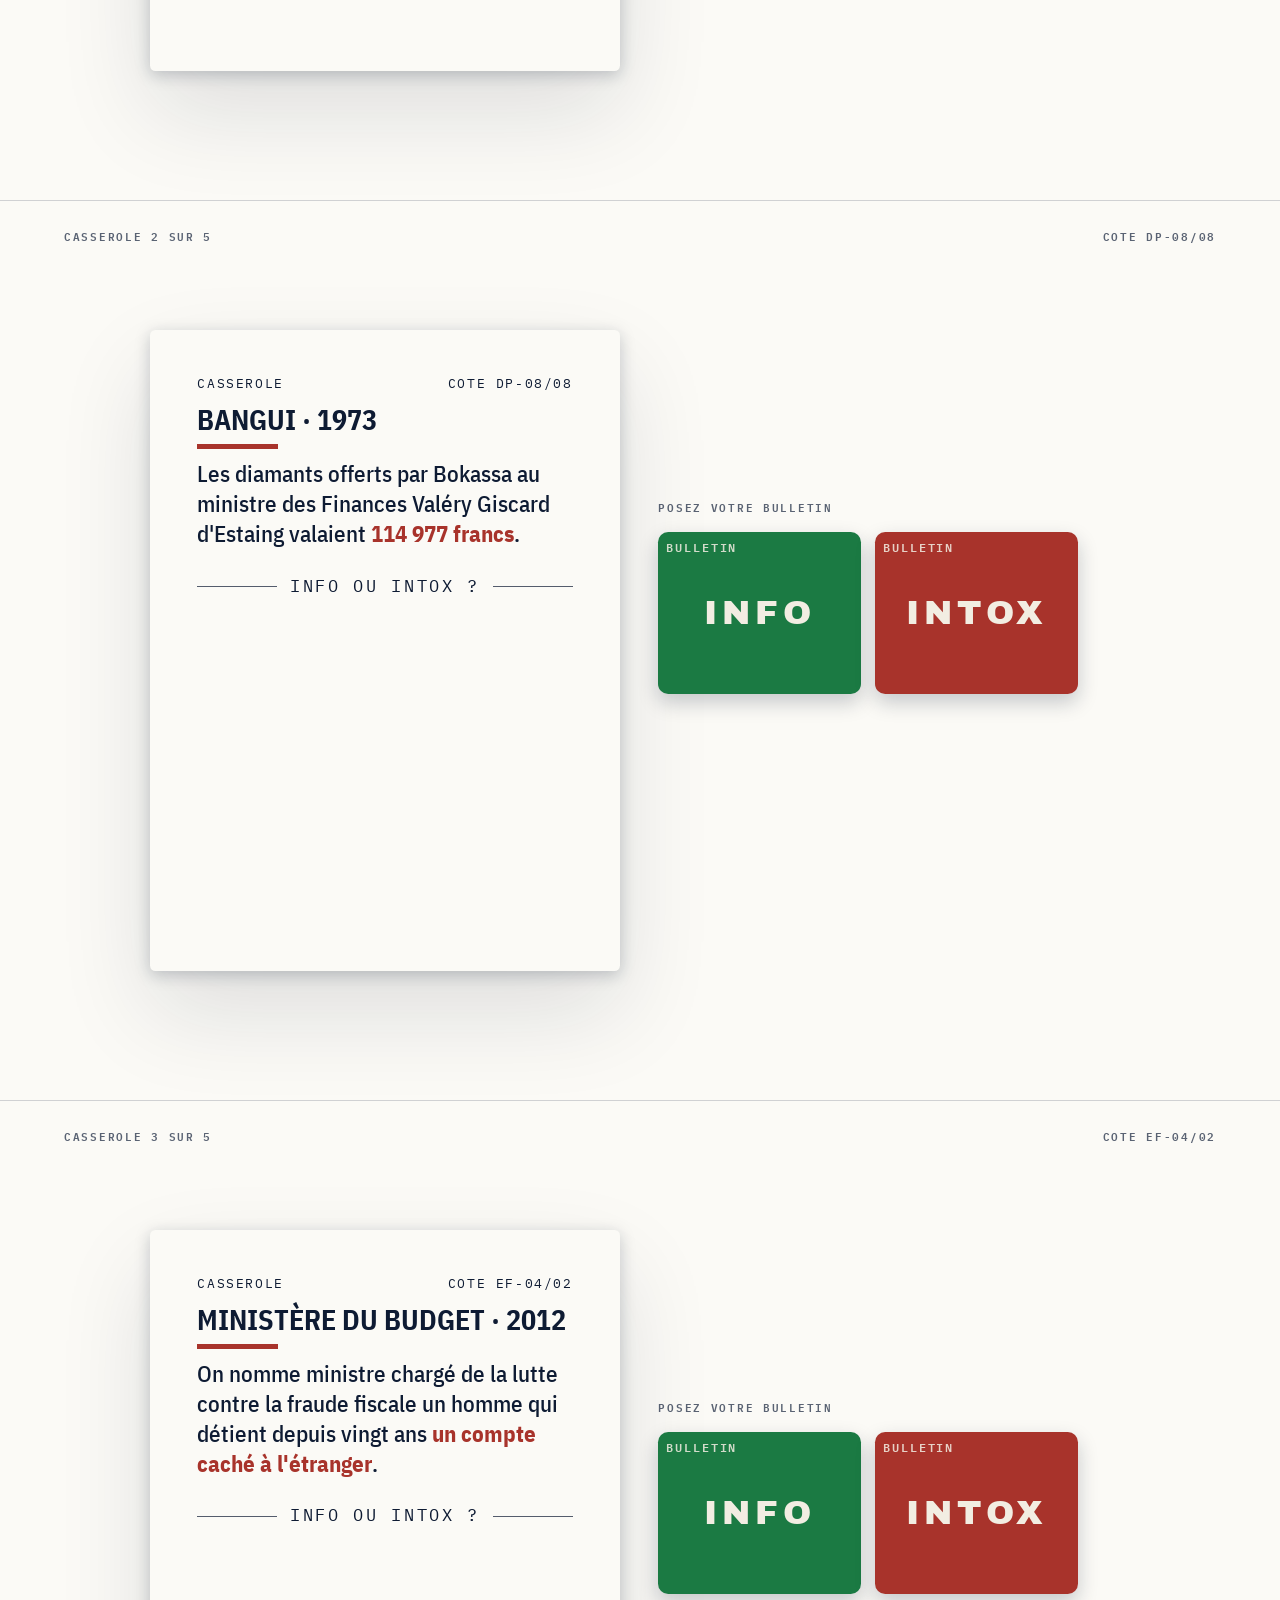
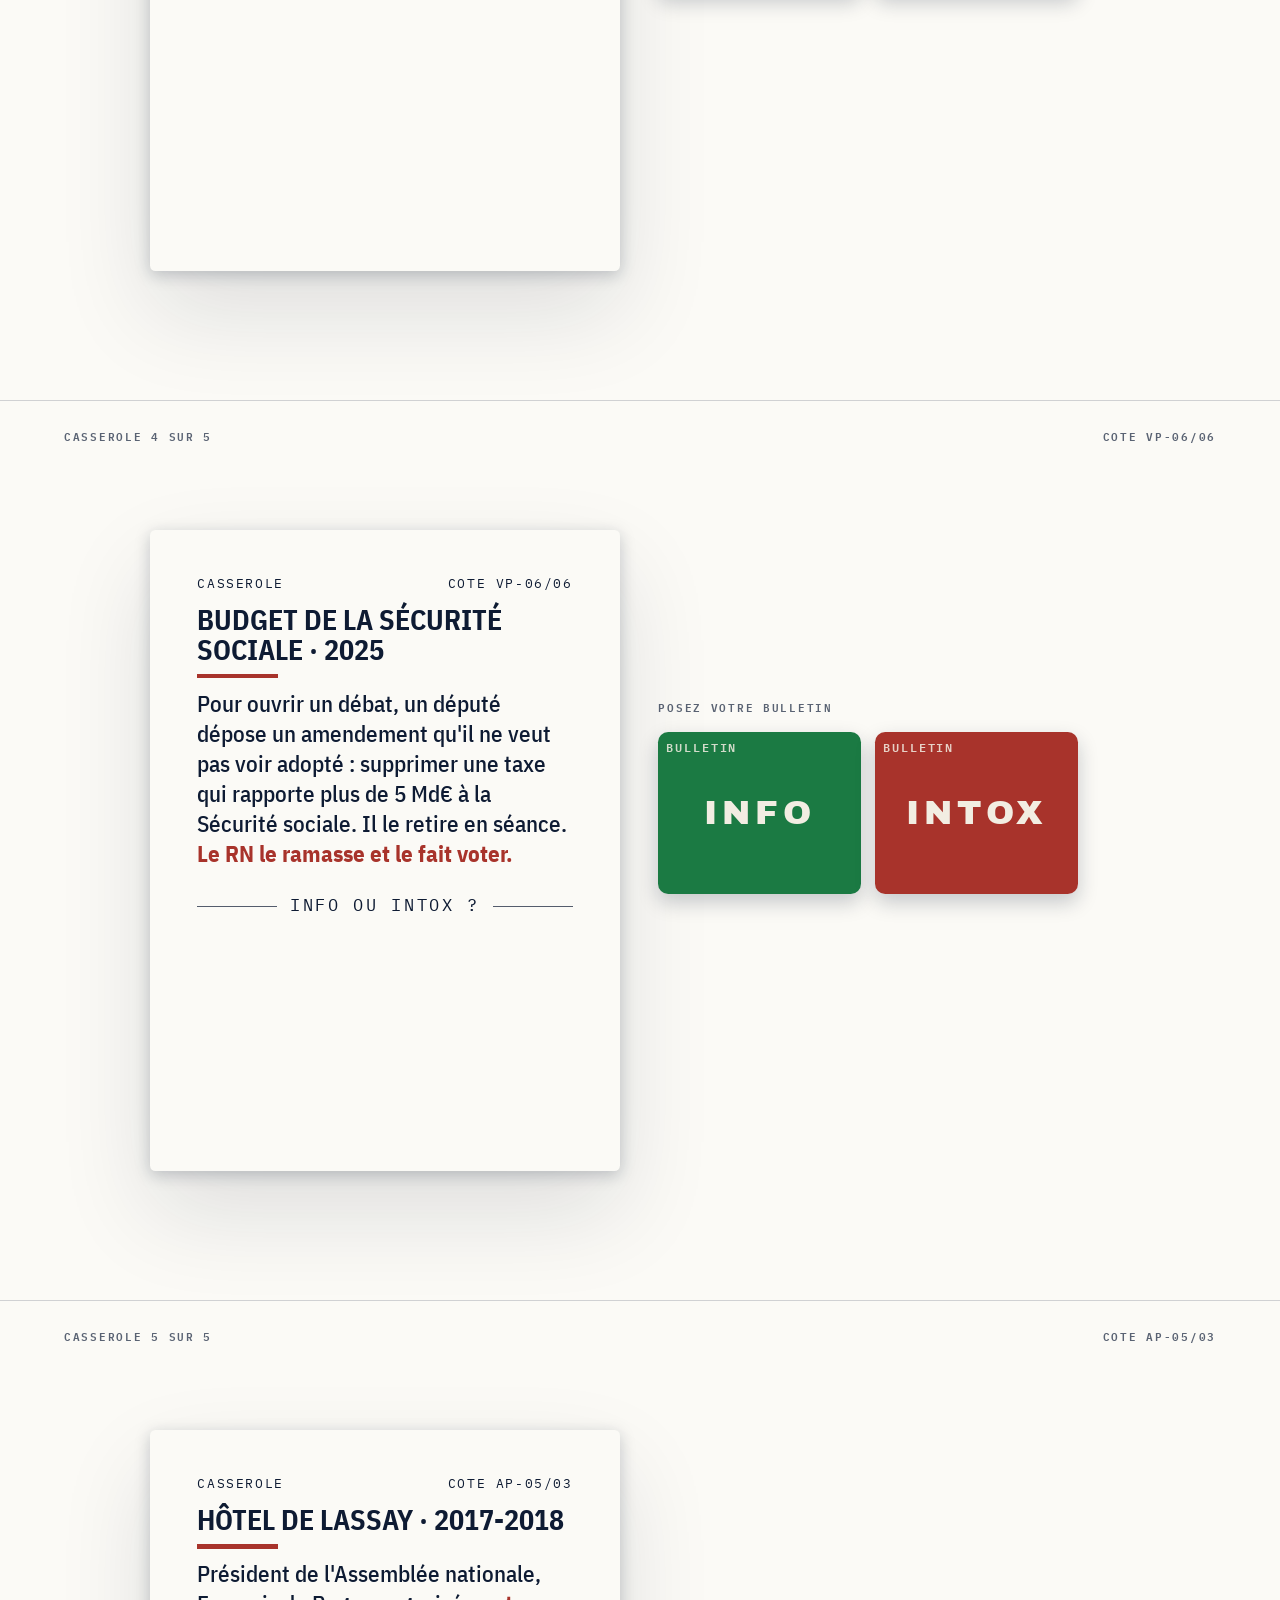
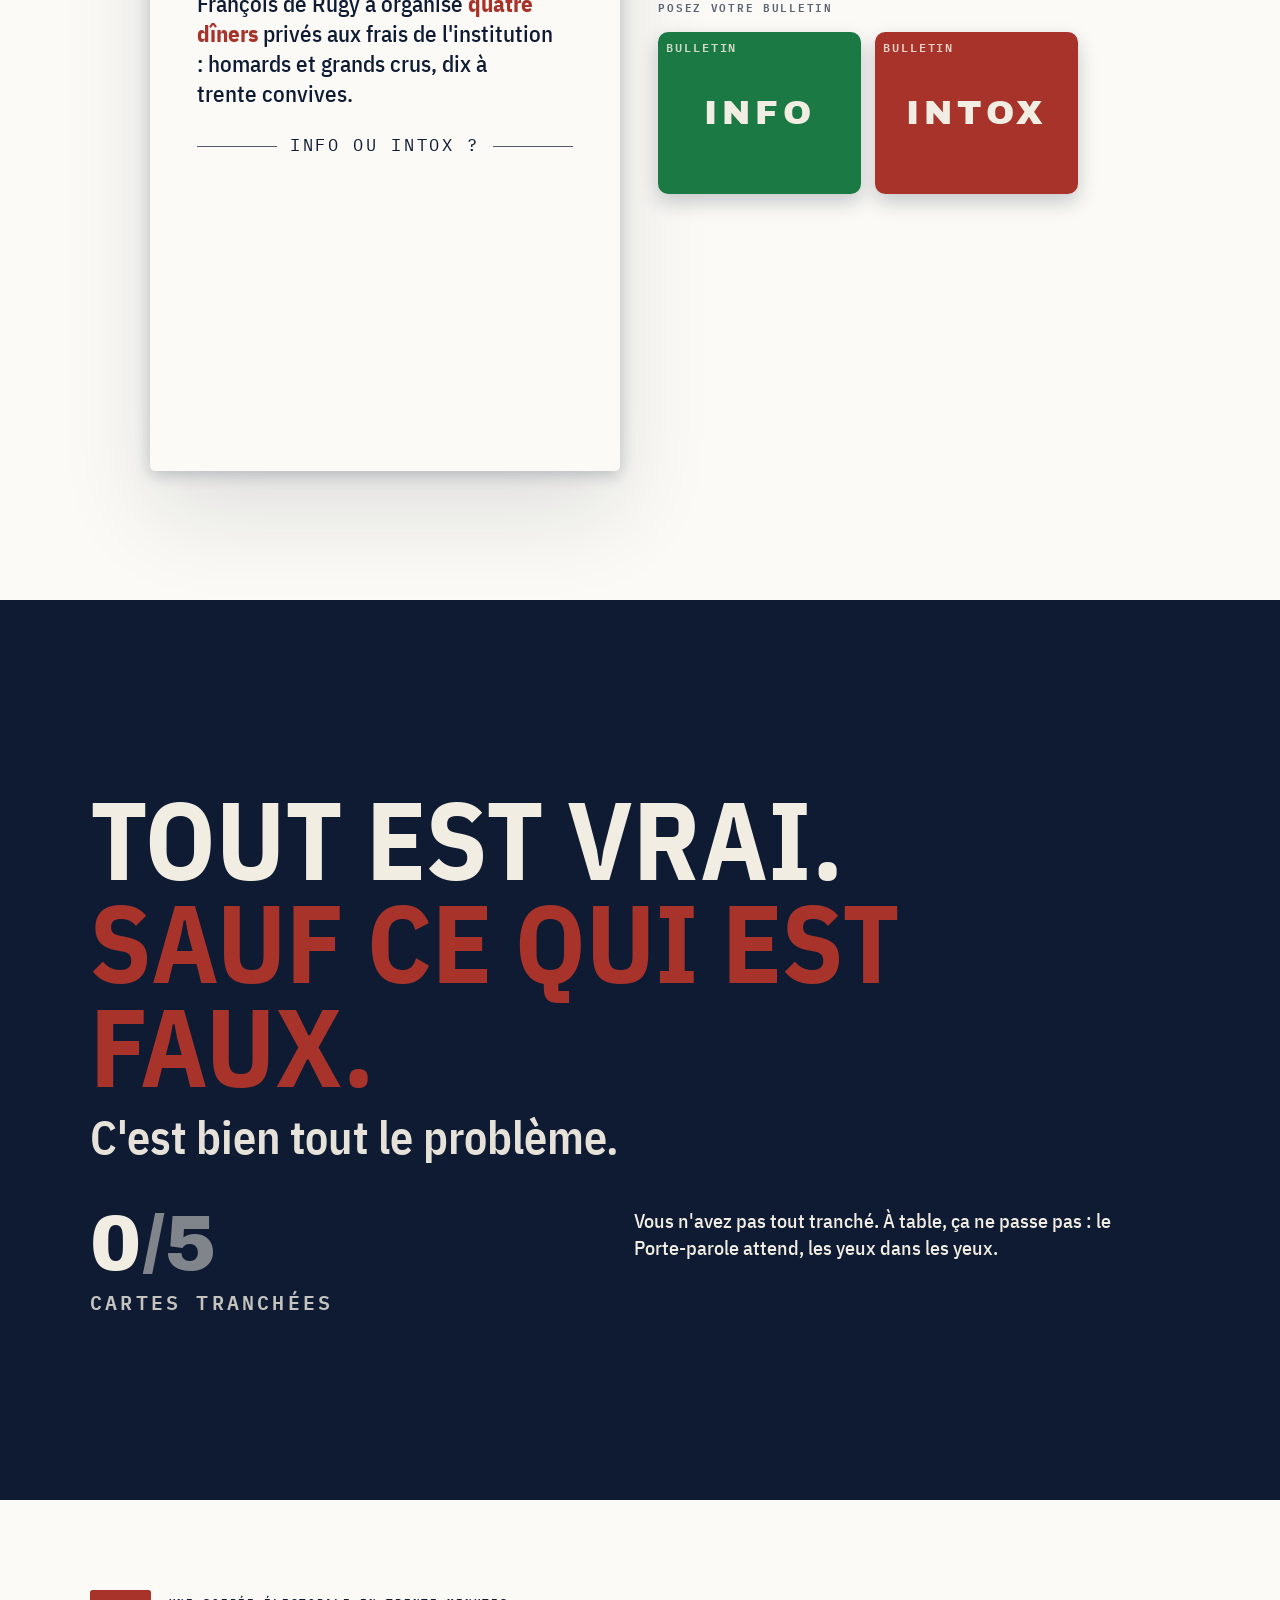
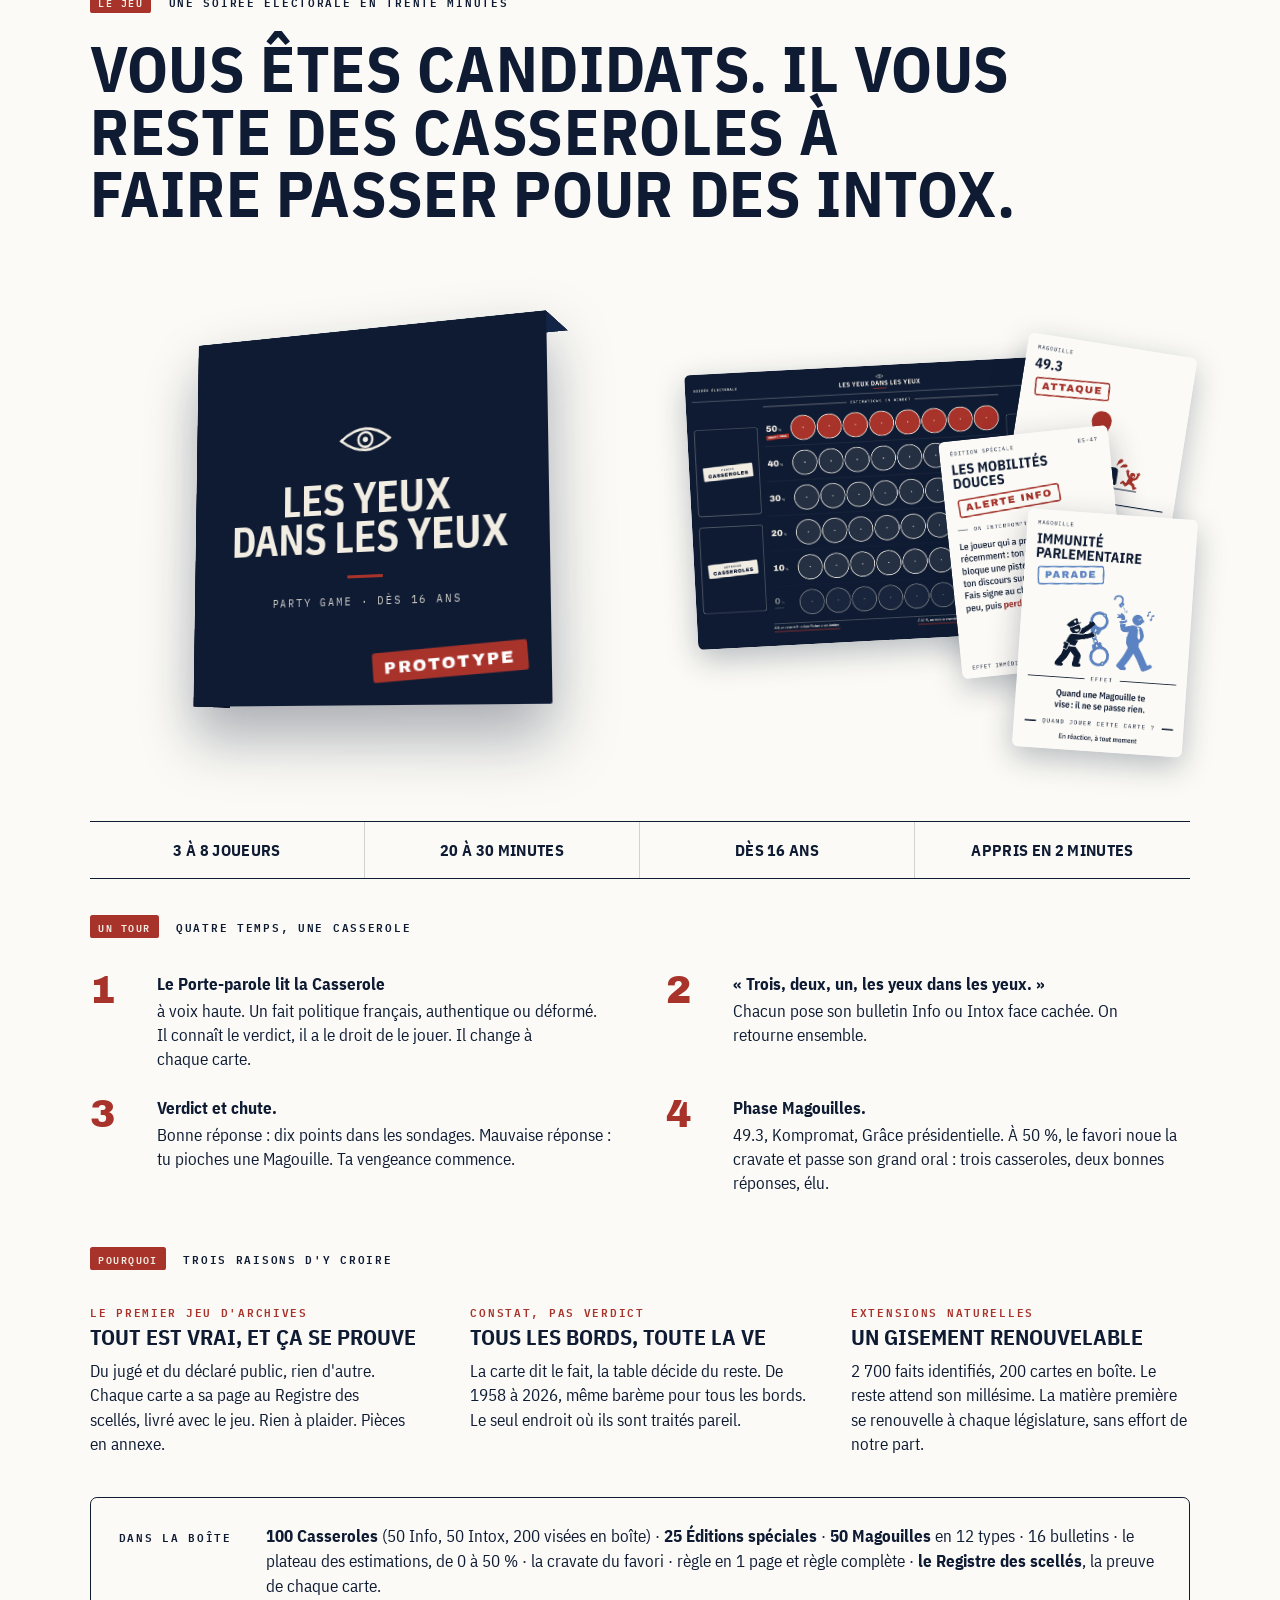
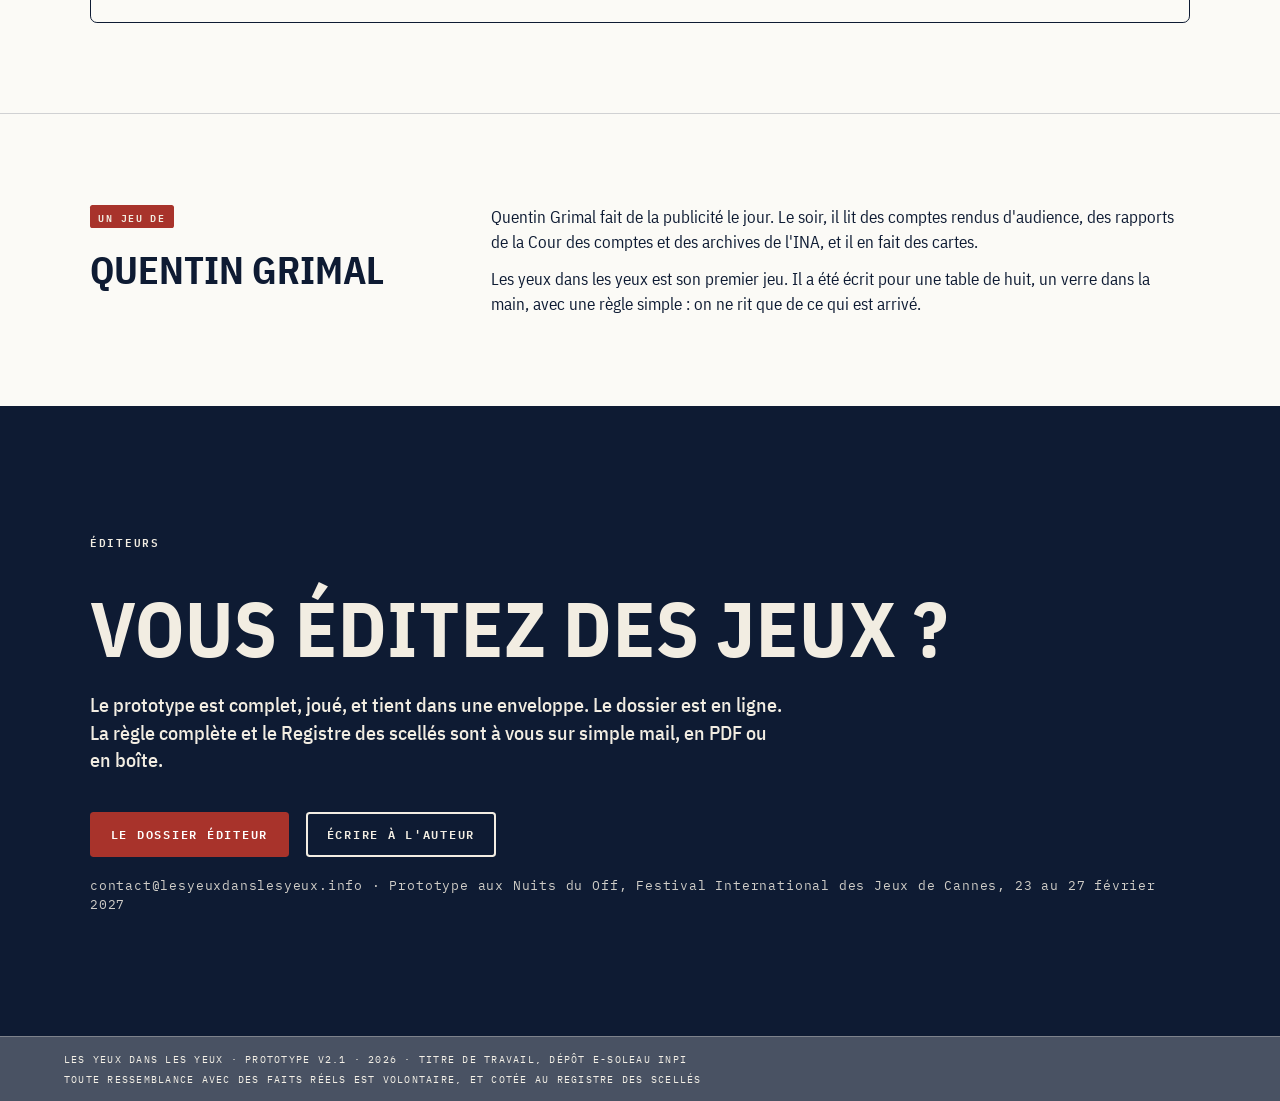
==== commit fd5678f7: "Éditeurs : « Rien à plaider. » à la place de « Le juridique est bordé. » Co-Authored-By: Claude Fabl" ====
--- a/v2/index.html
+++ b/v2/index.html
@@ -81,7 +81,7 @@
 
       <div class="tete in" style="margin-top:3em"><span class="chip">Pourquoi</span><span class="kick">Trois raisons d'y croire</span></div>
       <div class="raisons in">
-        <div class="r"><div class="k">Le premier jeu d'archives</div><h3>Tout est vrai, et ça se prouve</h3><p>Du jugé et du déclaré public, rien d'autre. Chaque carte a sa page au Registre des scellés, livré avec le jeu. Le juridique est bordé. Pièces en annexe.</p></div>
+        <div class="r"><div class="k">Le premier jeu d'archives</div><h3>Tout est vrai, et ça se prouve</h3><p>Du jugé et du déclaré public, rien d'autre. Chaque carte a sa page au Registre des scellés, livré avec le jeu. Rien à plaider. Pièces en annexe.</p></div>
         <div class="r"><div class="k">Constat, pas verdict</div><h3>Tous les bords, toute la Ve</h3><p>La carte dit le fait, la table décide du reste. De 1958 à 2026, même barème pour tous les bords. Le seul endroit où ils sont traités pareil.</p></div>
         <div class="r"><div class="k">Extensions naturelles</div><h3>Un gisement renouvelable</h3><p>2 700 faits identifiés, 200 cartes en boîte. Le reste attend son millésime. La matière première se renouvelle à chaque législature, sans effort de notre part.</p></div>
       </div>
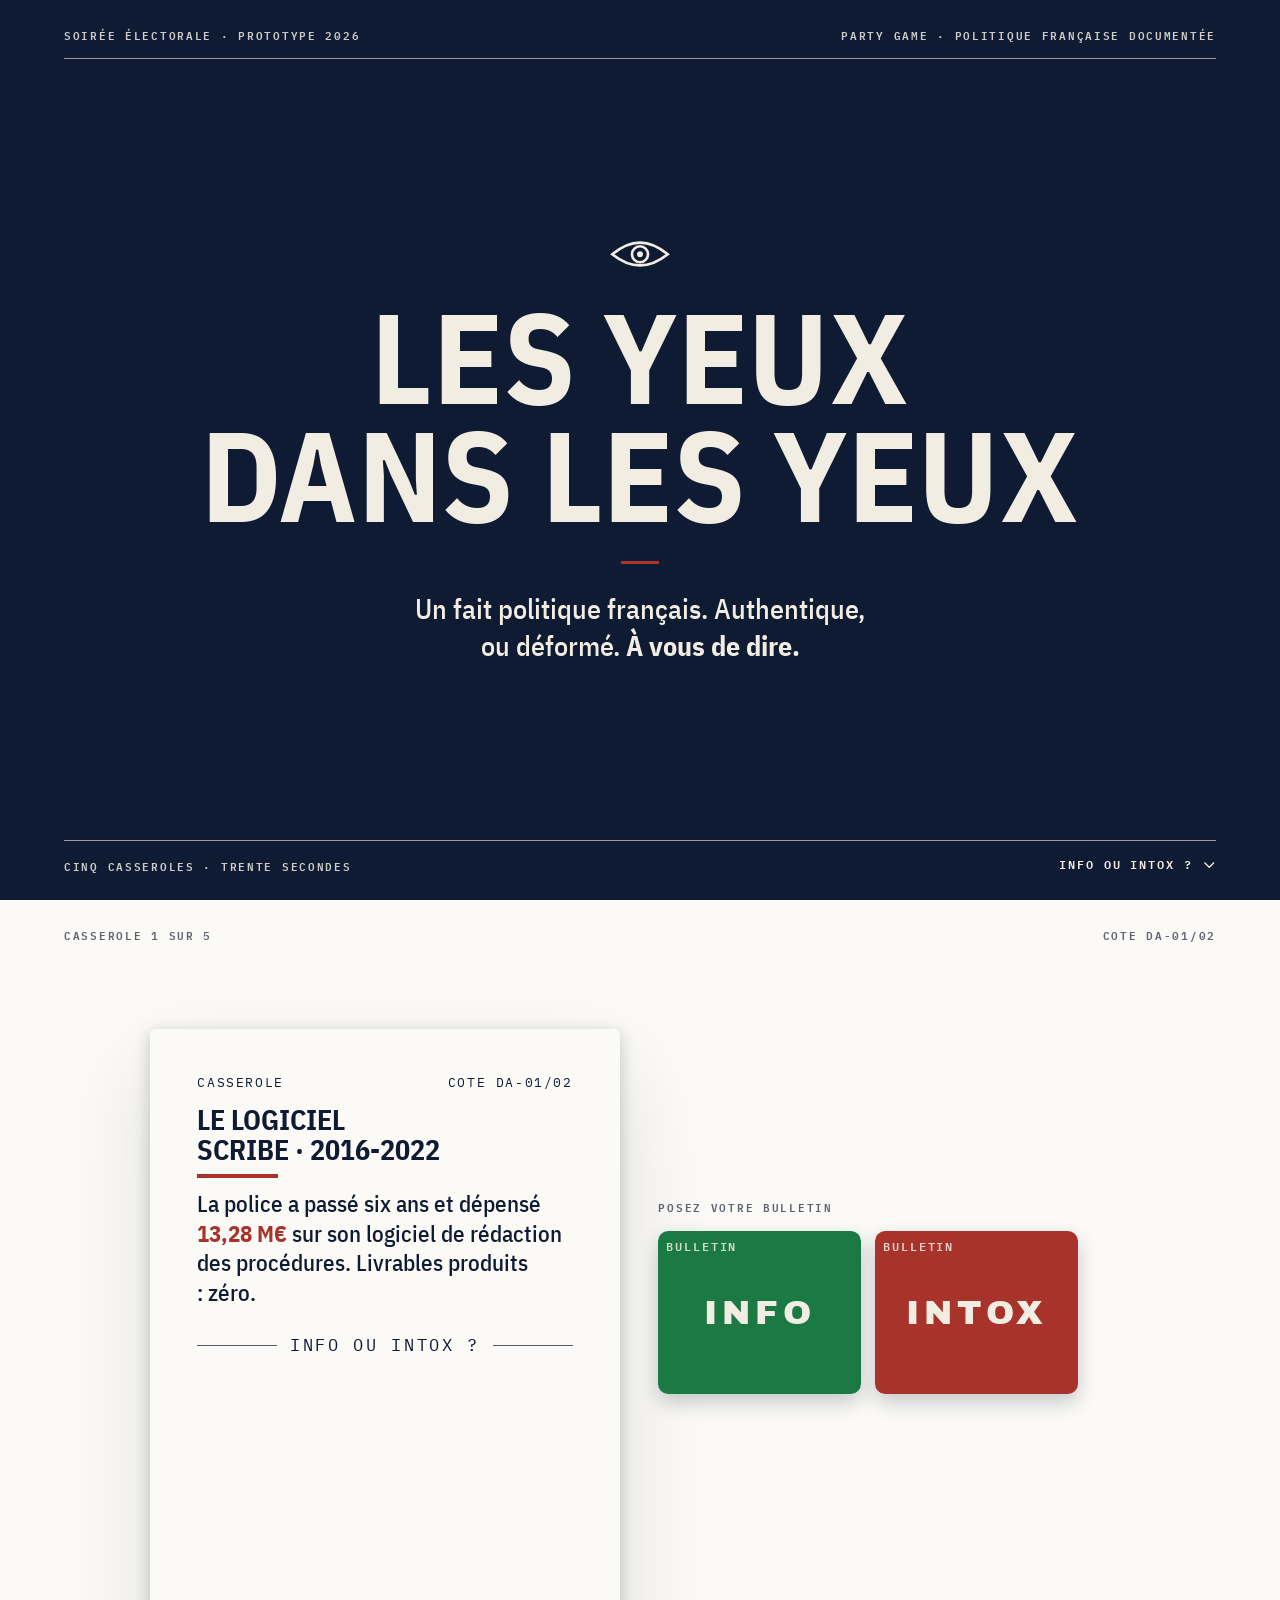
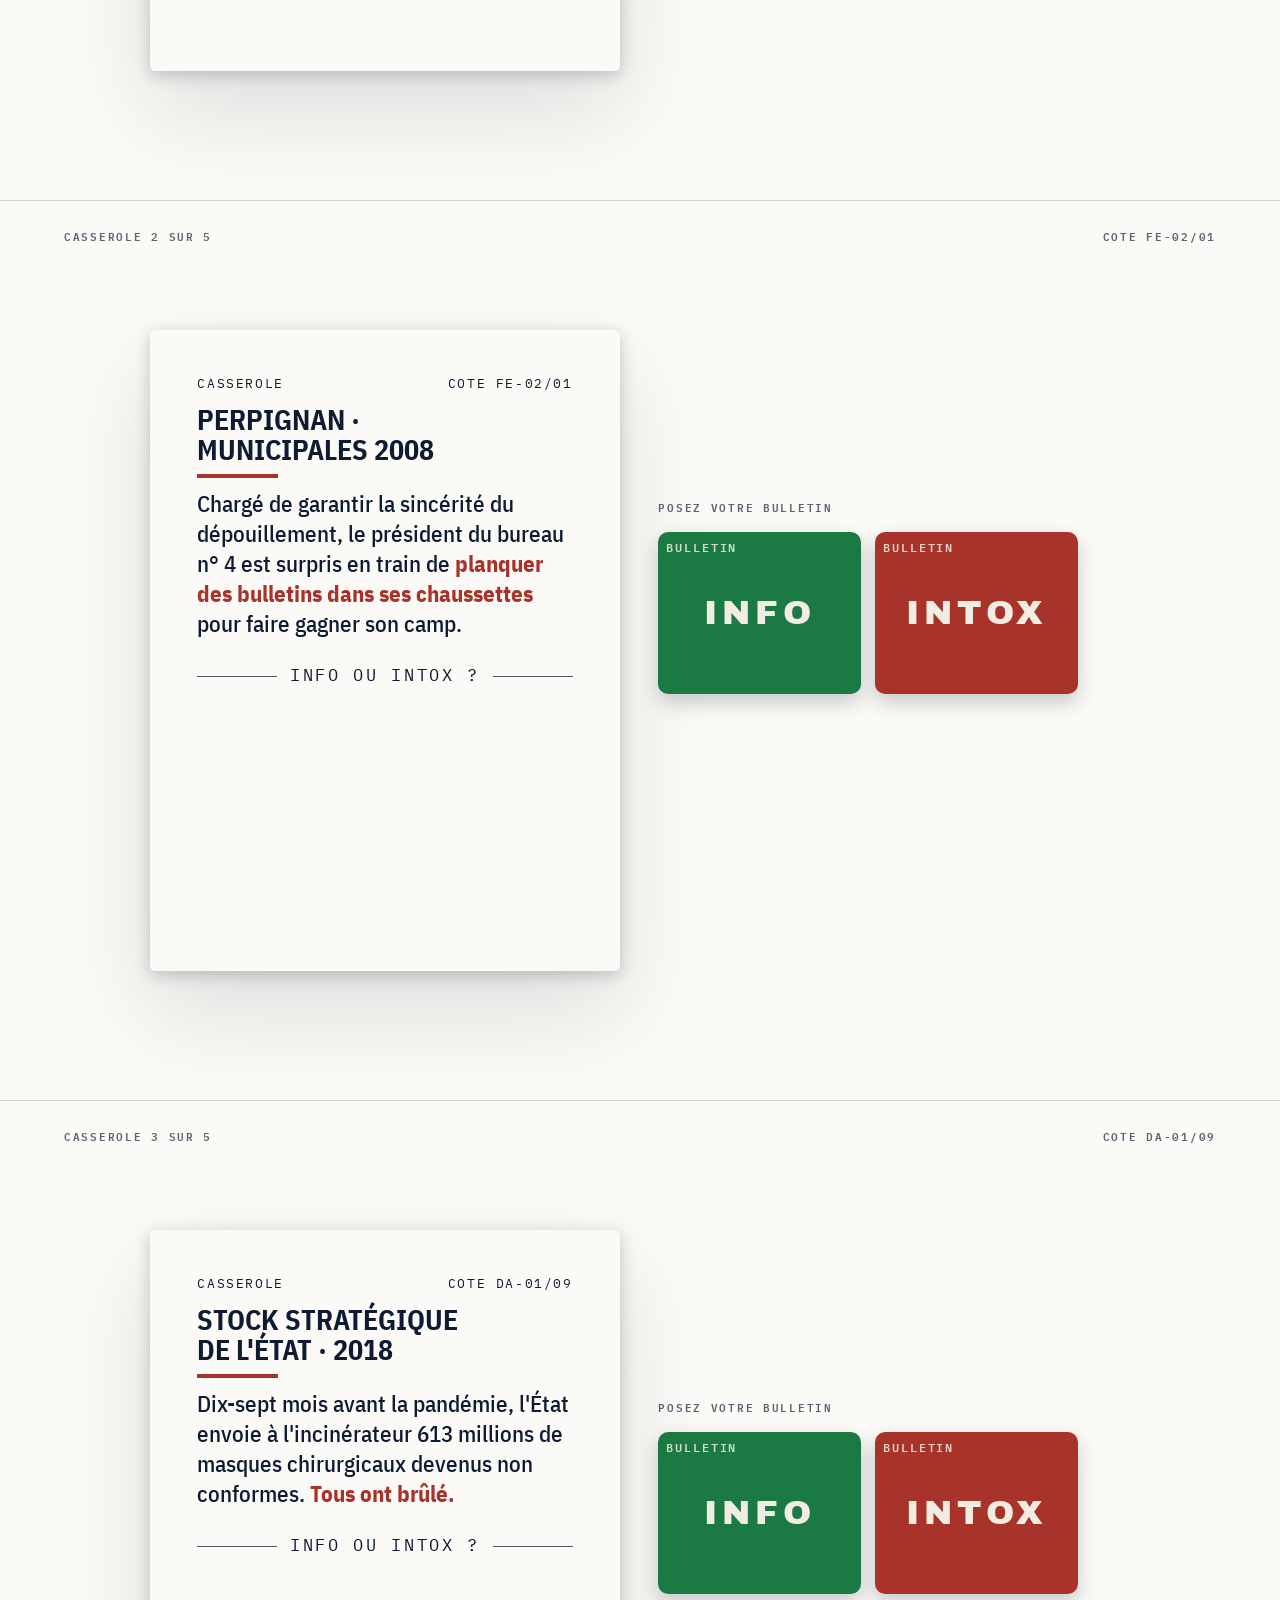
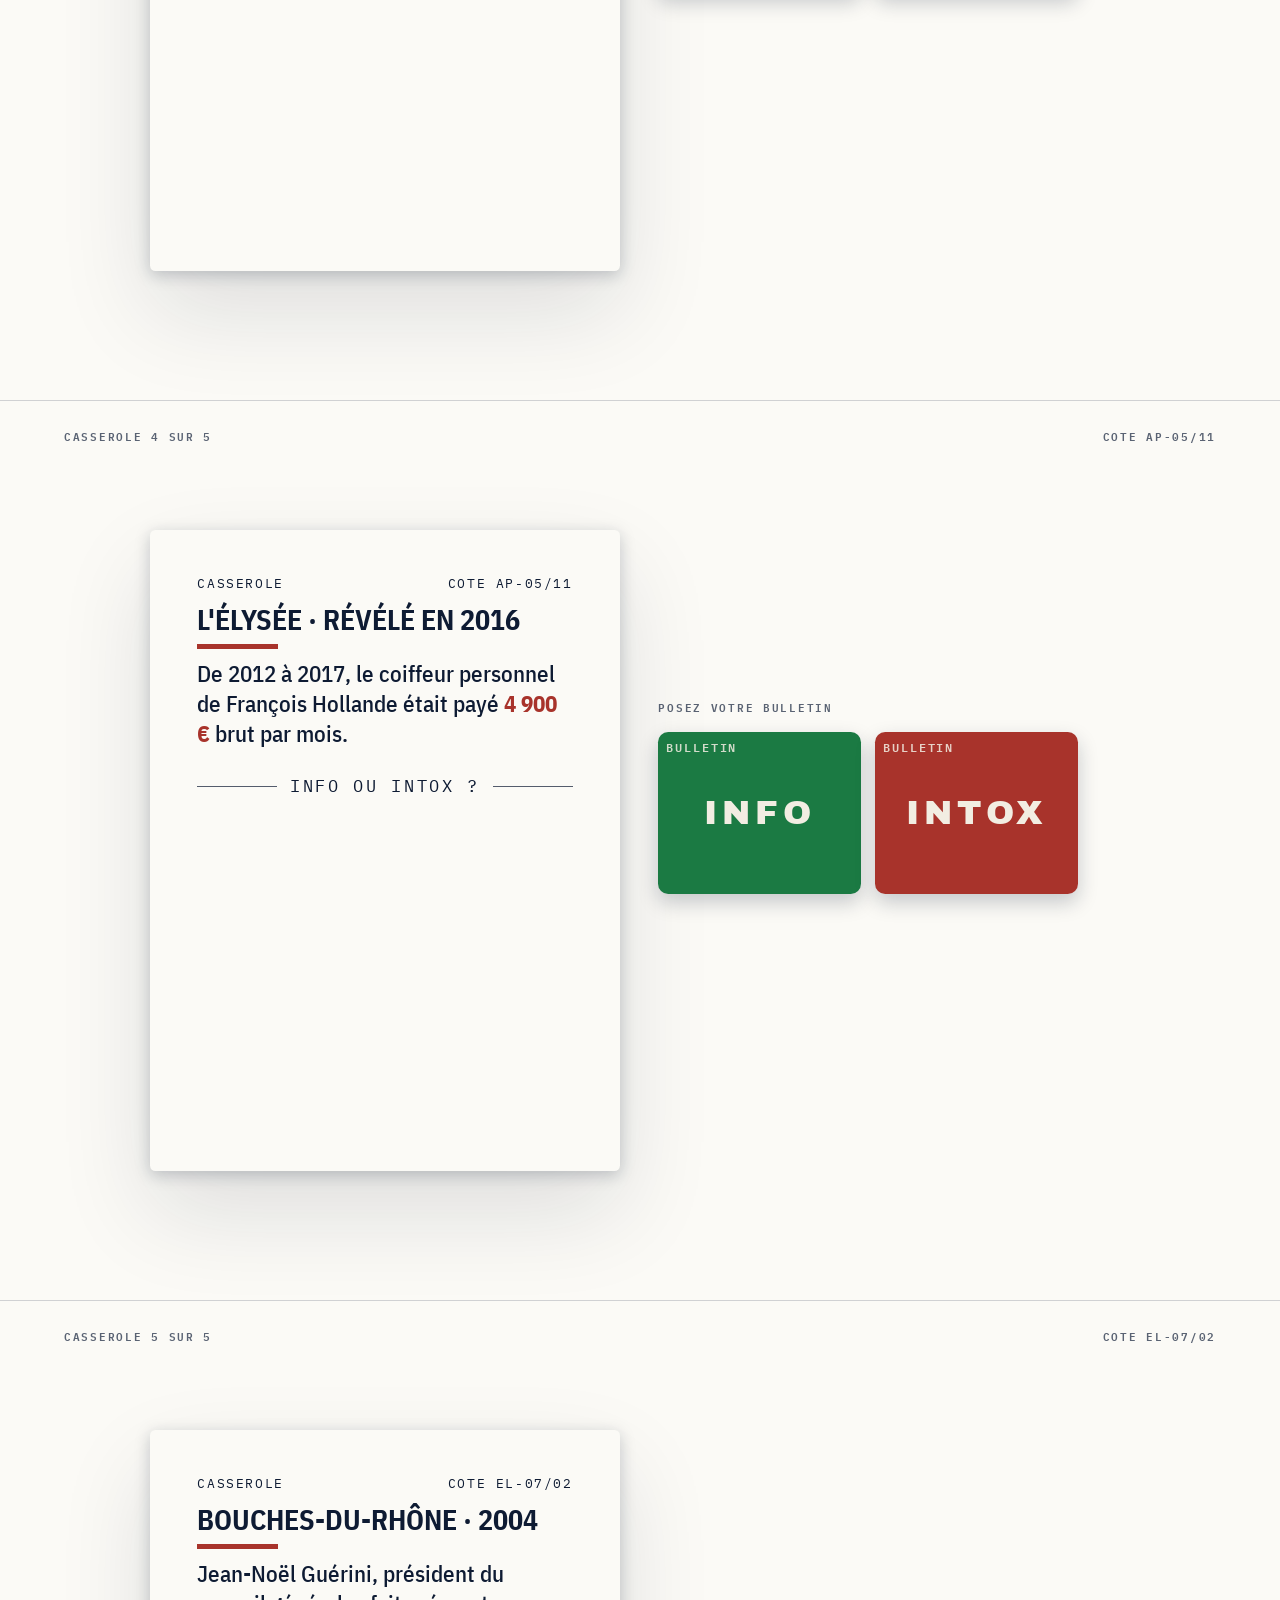
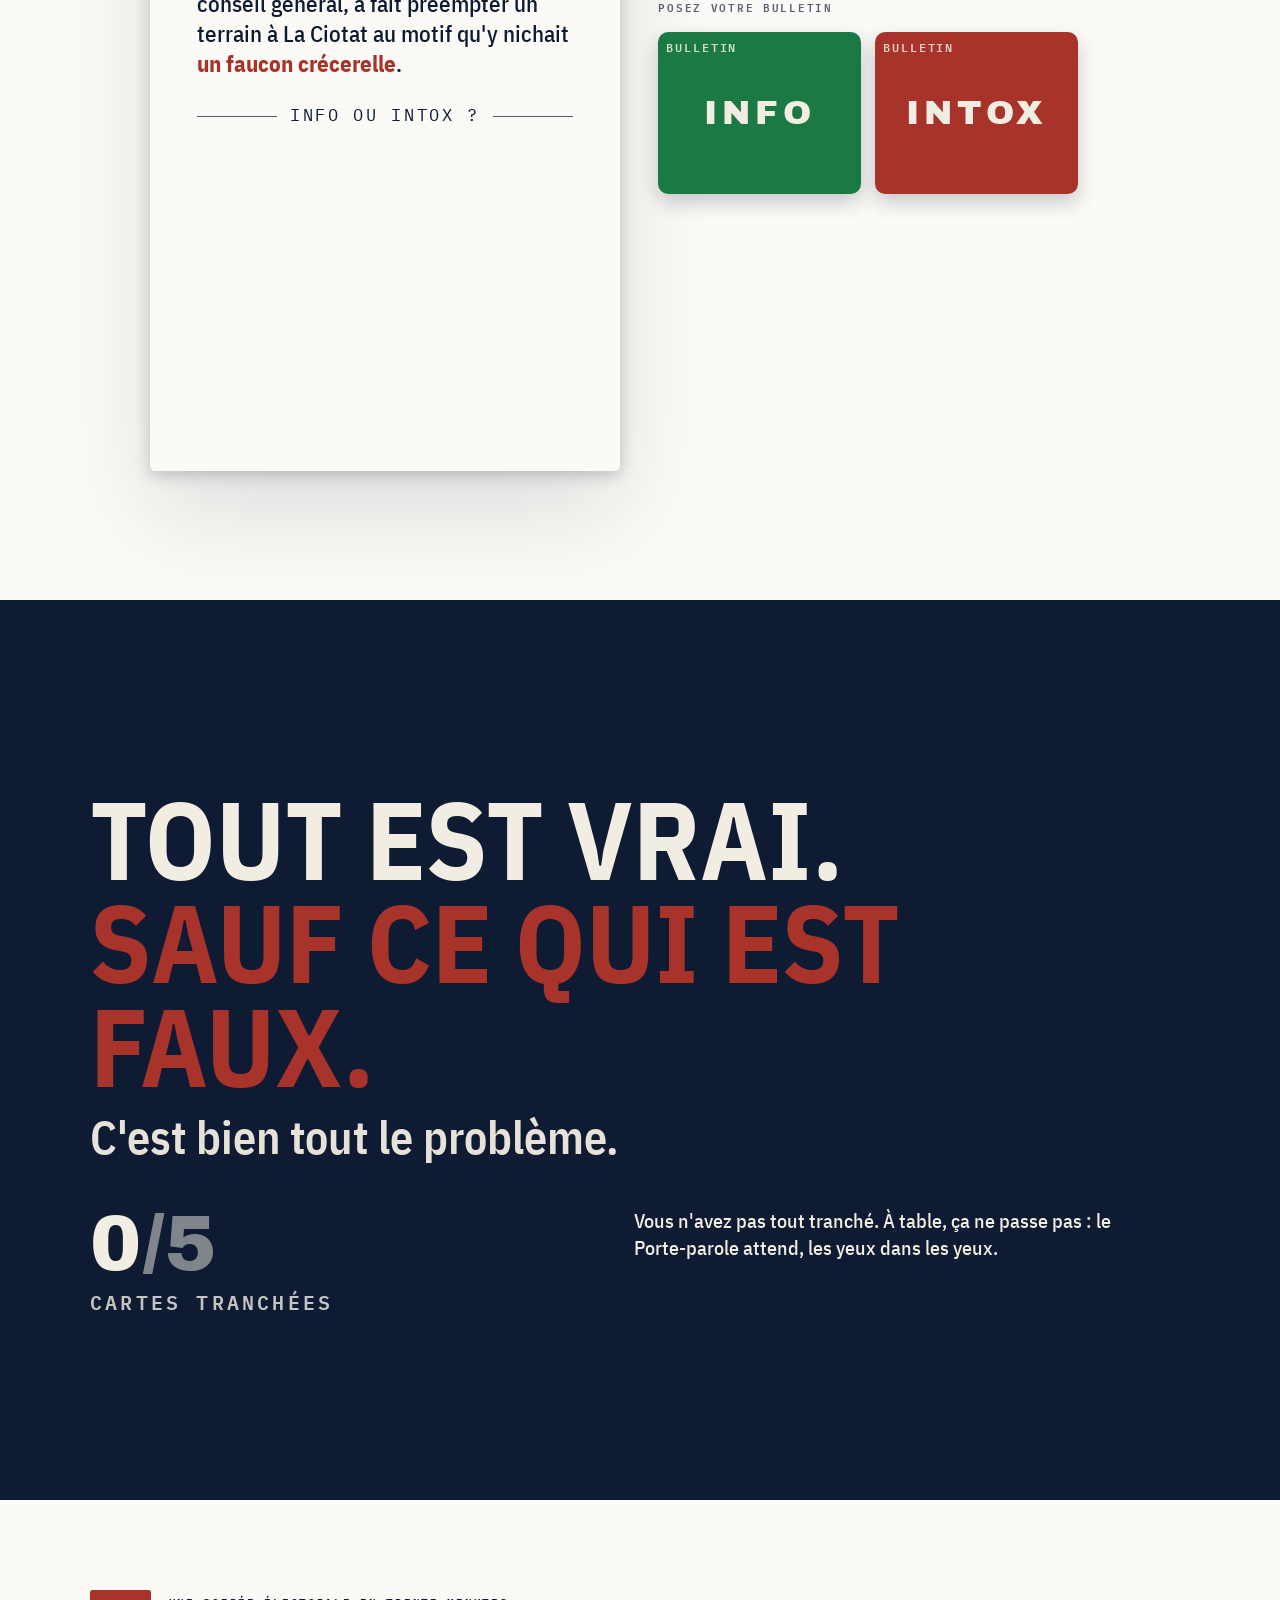
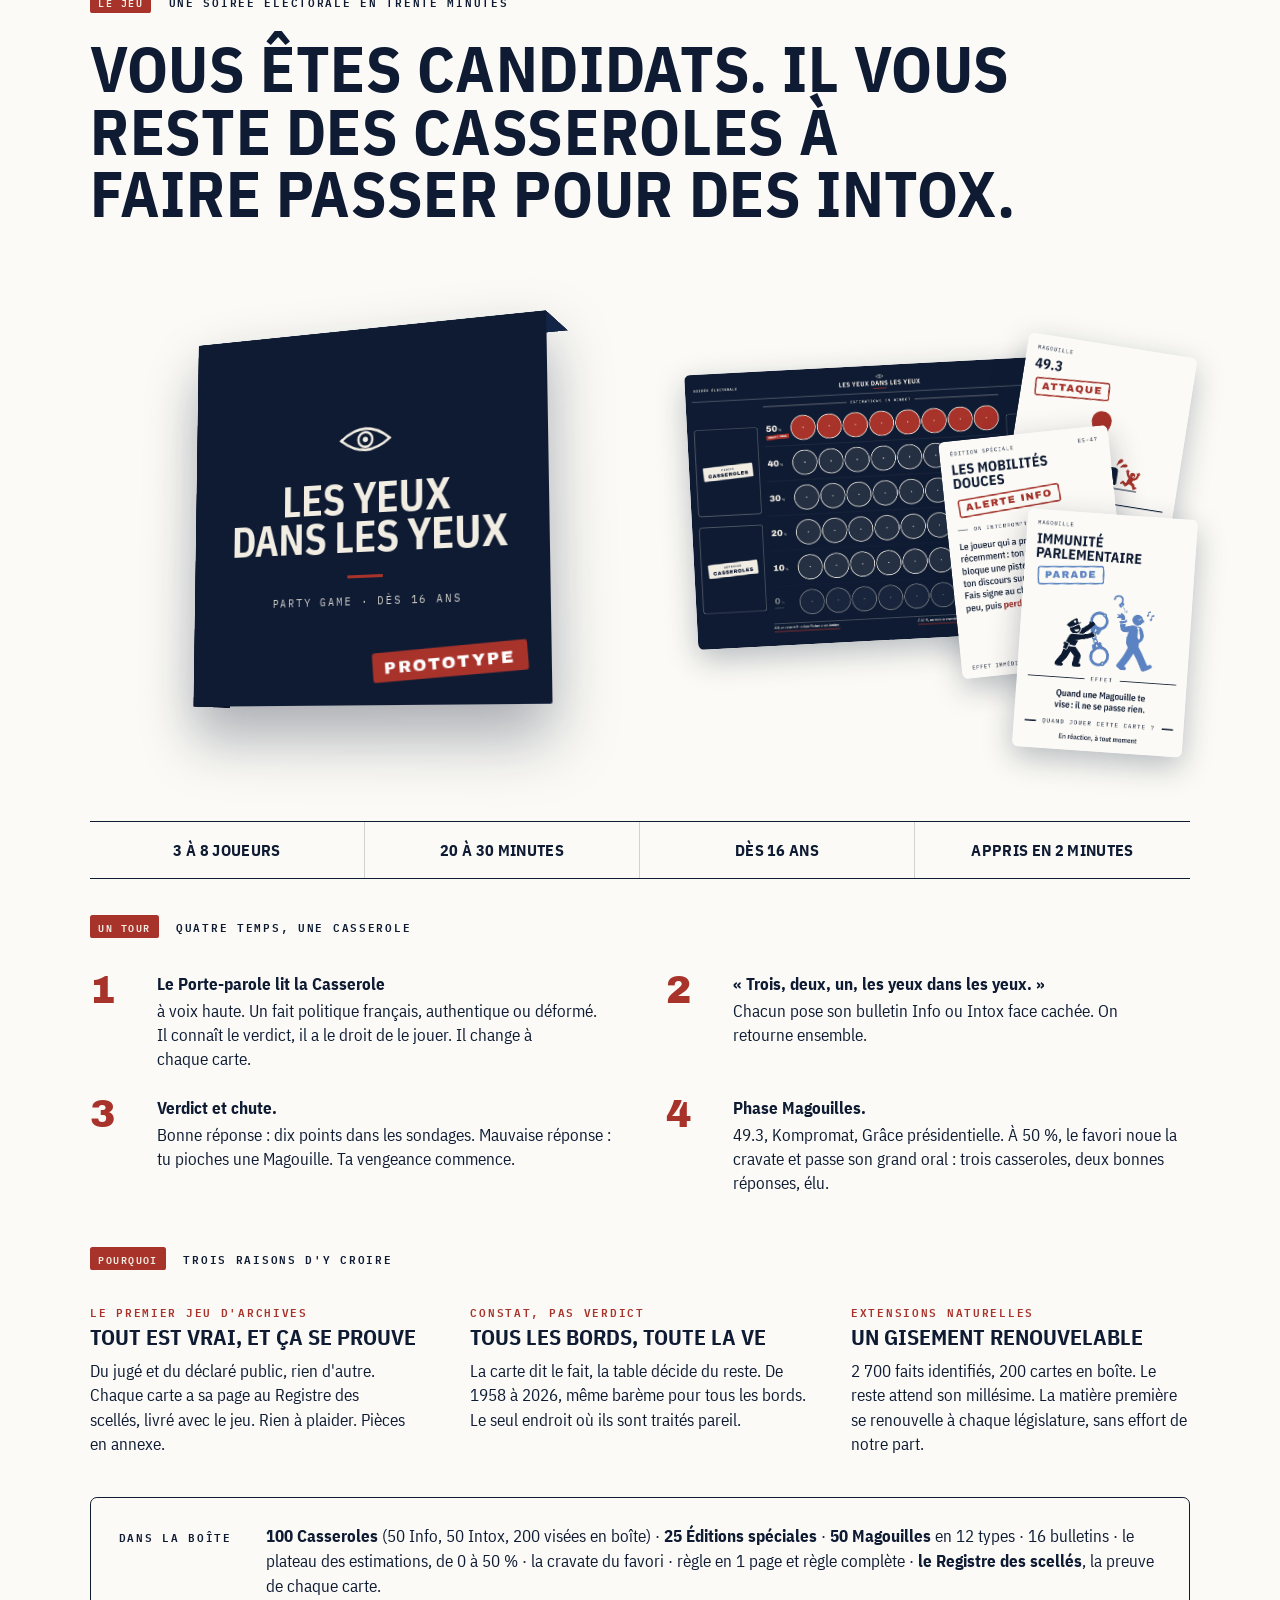
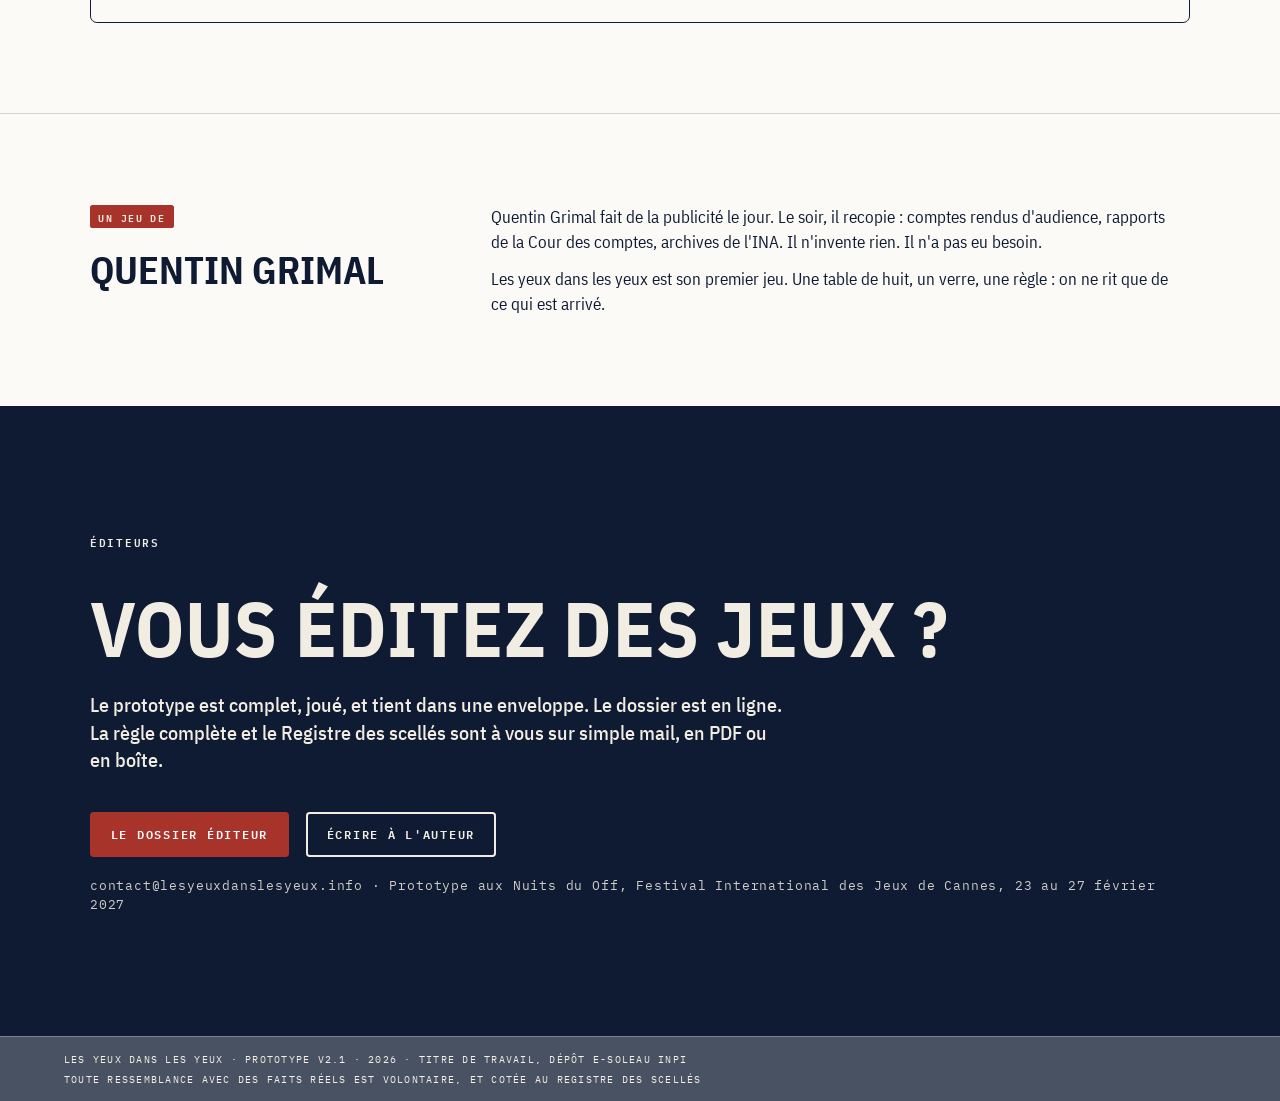
==== commit 05cf5220: "Auteur : trois lignes au prompt de tonalité, validées (« Il n'invente rien. Il n'a pas eu besoin. »)" ====
--- a/v2/index.html
+++ b/v2/index.html
@@ -96,8 +96,8 @@
     <div class="col">
       <div><span class="chip">Un jeu de</span><h2 style="margin-top:.6em">Quentin Grimal</h2></div>
       <div>
-        <p><!-- À VALIDER PAR QUENTIN --> Quentin Grimal fait de la publicité le jour. Le soir, il lit des comptes rendus d'audience, des rapports de la Cour des comptes et des archives de l'INA, et il en fait des cartes.</p>
-        <p>Les yeux dans les yeux est son premier jeu. Il a été écrit pour une table de huit, un verre dans la main, avec une règle simple : on ne rit que de ce qui est arrivé.</p>
+        <p> Quentin Grimal fait de la publicité le jour. Le soir, il recopie : comptes rendus d'audience, rapports de la Cour des comptes, archives de l'INA. Il n'invente rien. Il n'a pas eu besoin.</p>
+        <p>Les yeux dans les yeux est son premier jeu. Une table de huit, un verre, une règle : on ne rit que de ce qui est arrivé.</p>
       </div>
     </div>
   </section>
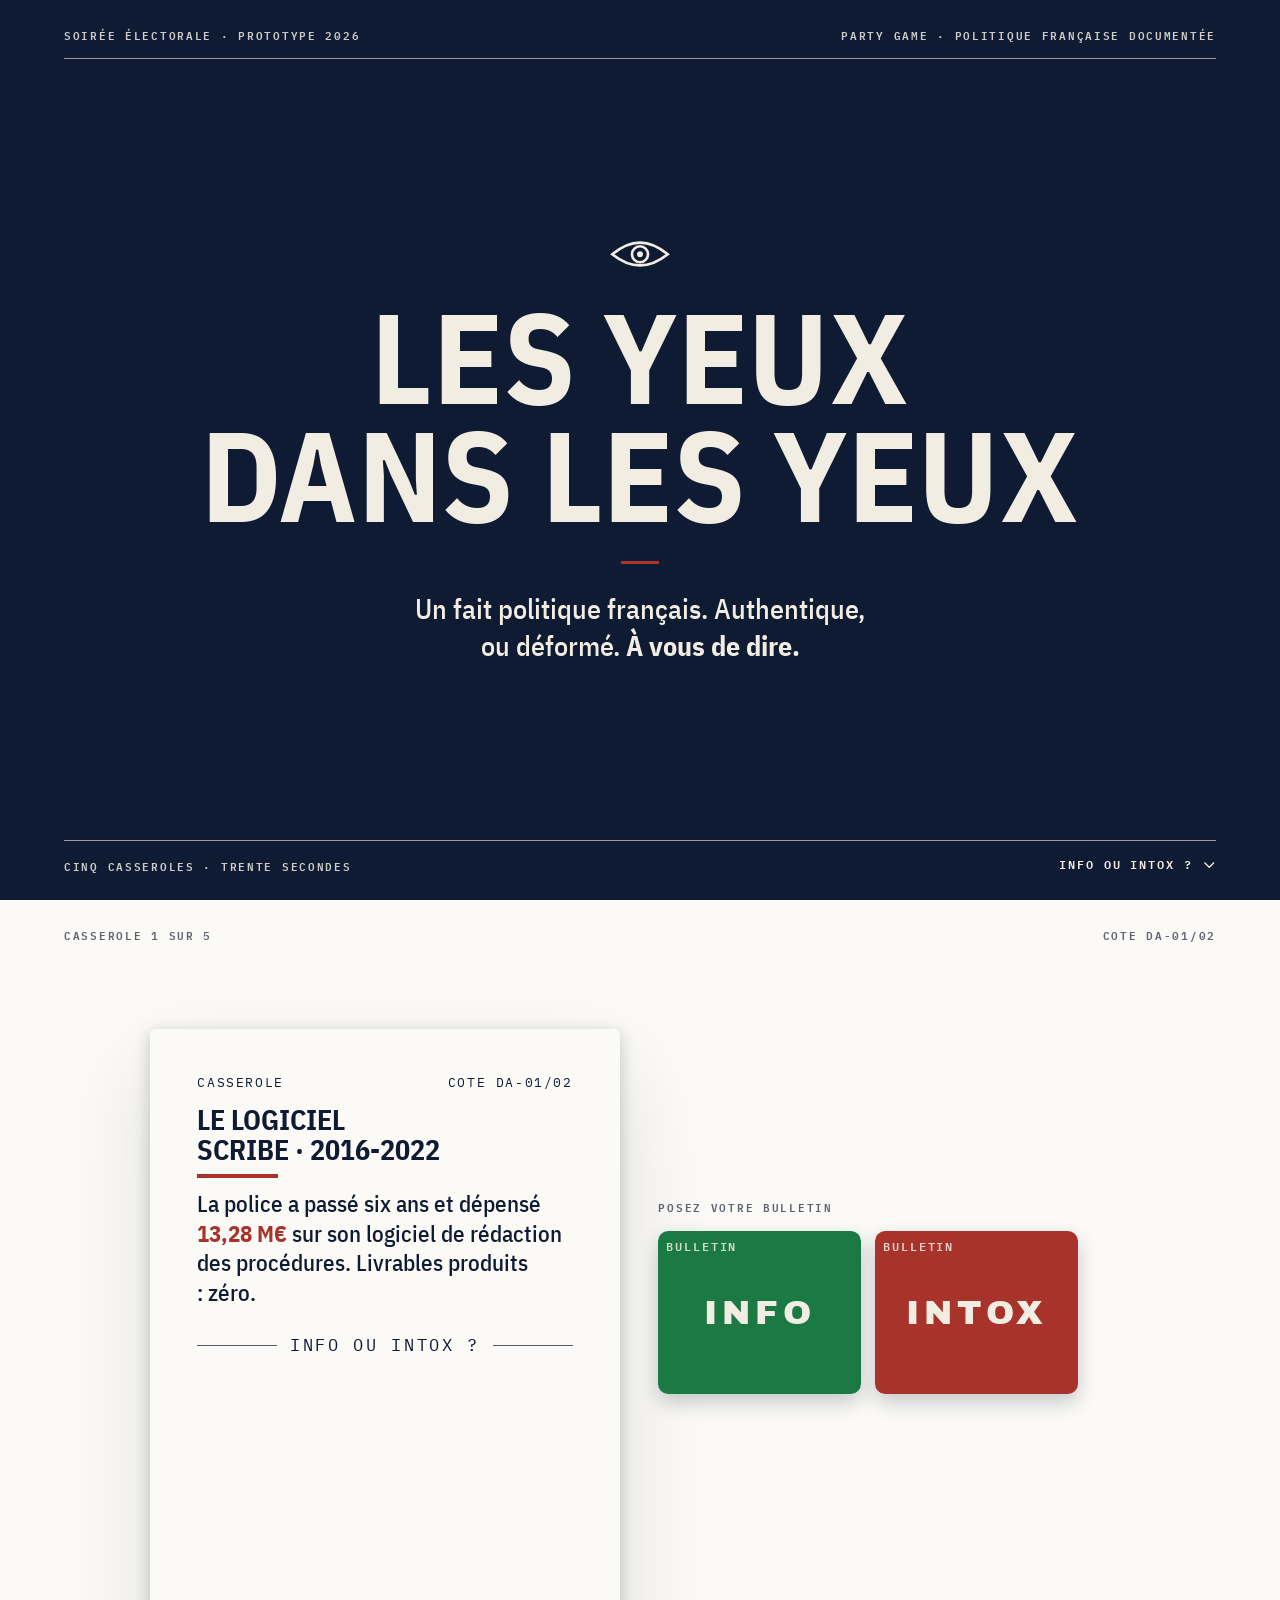
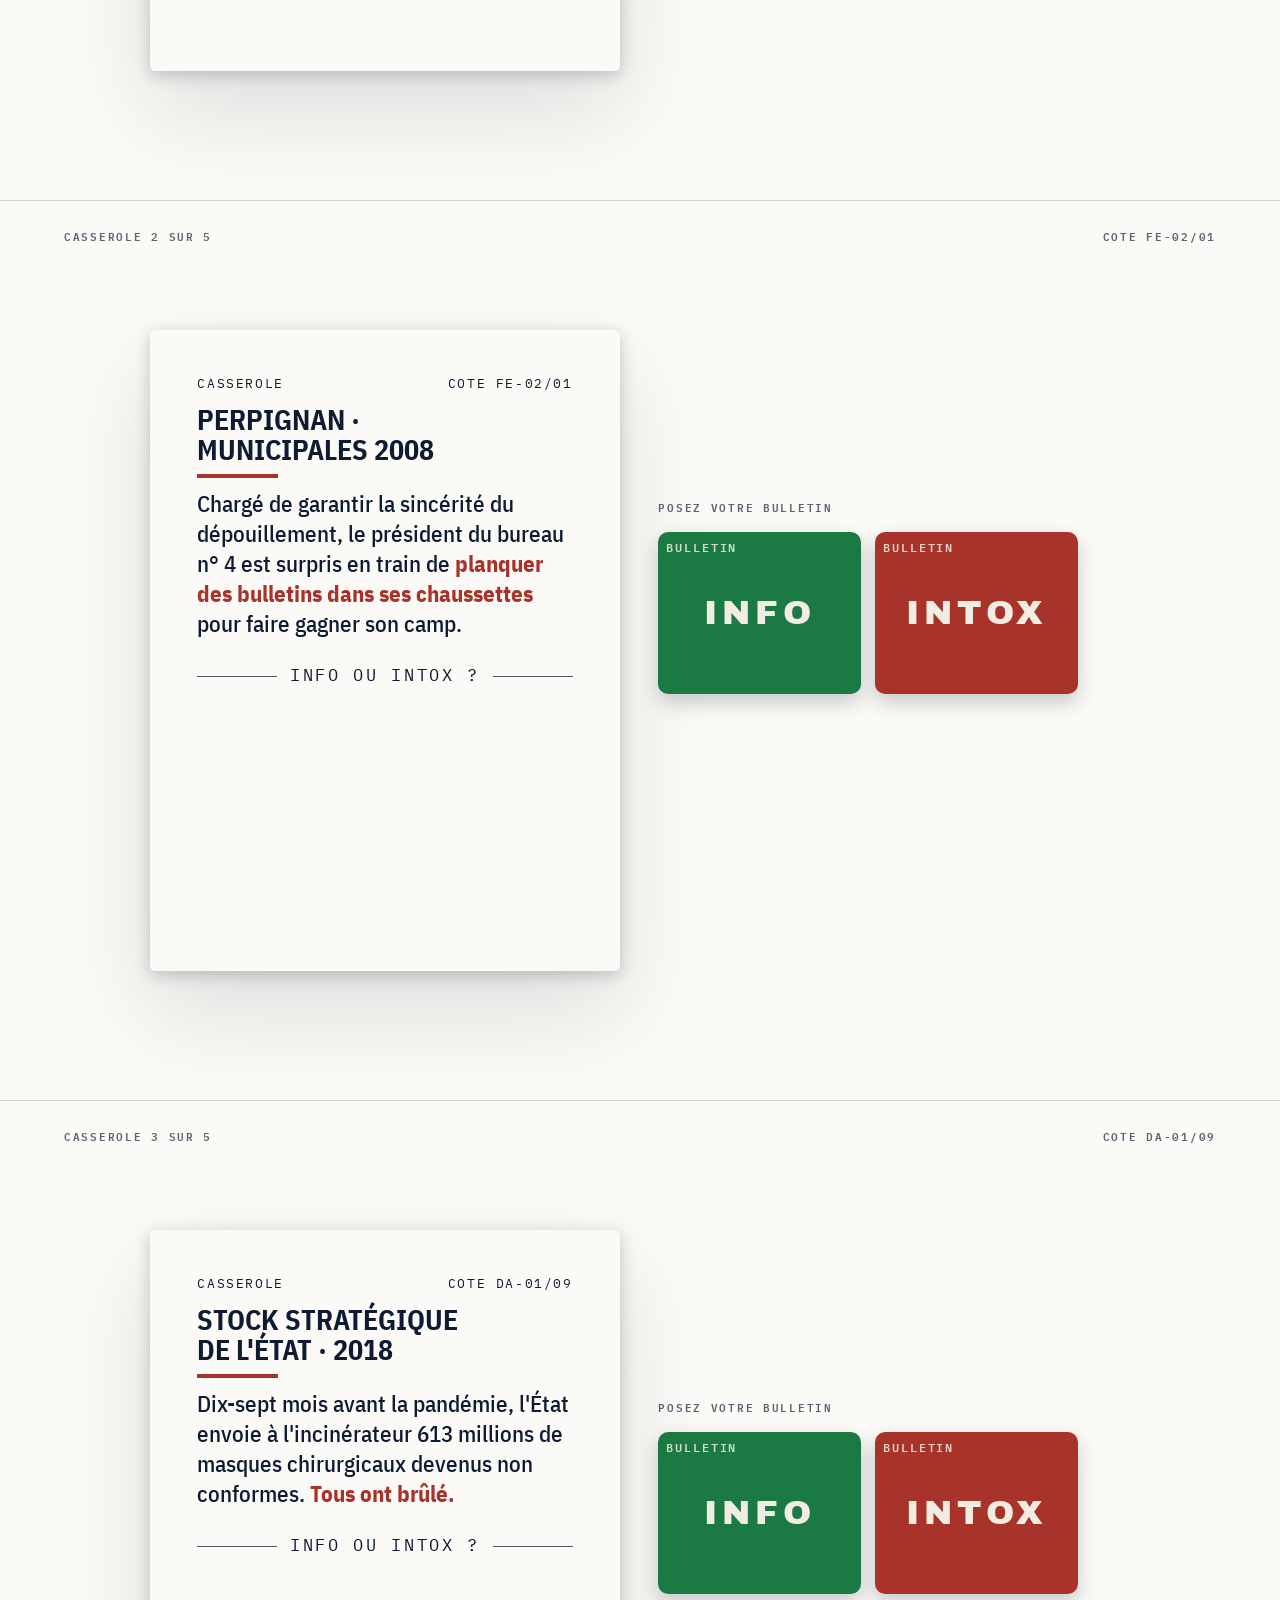
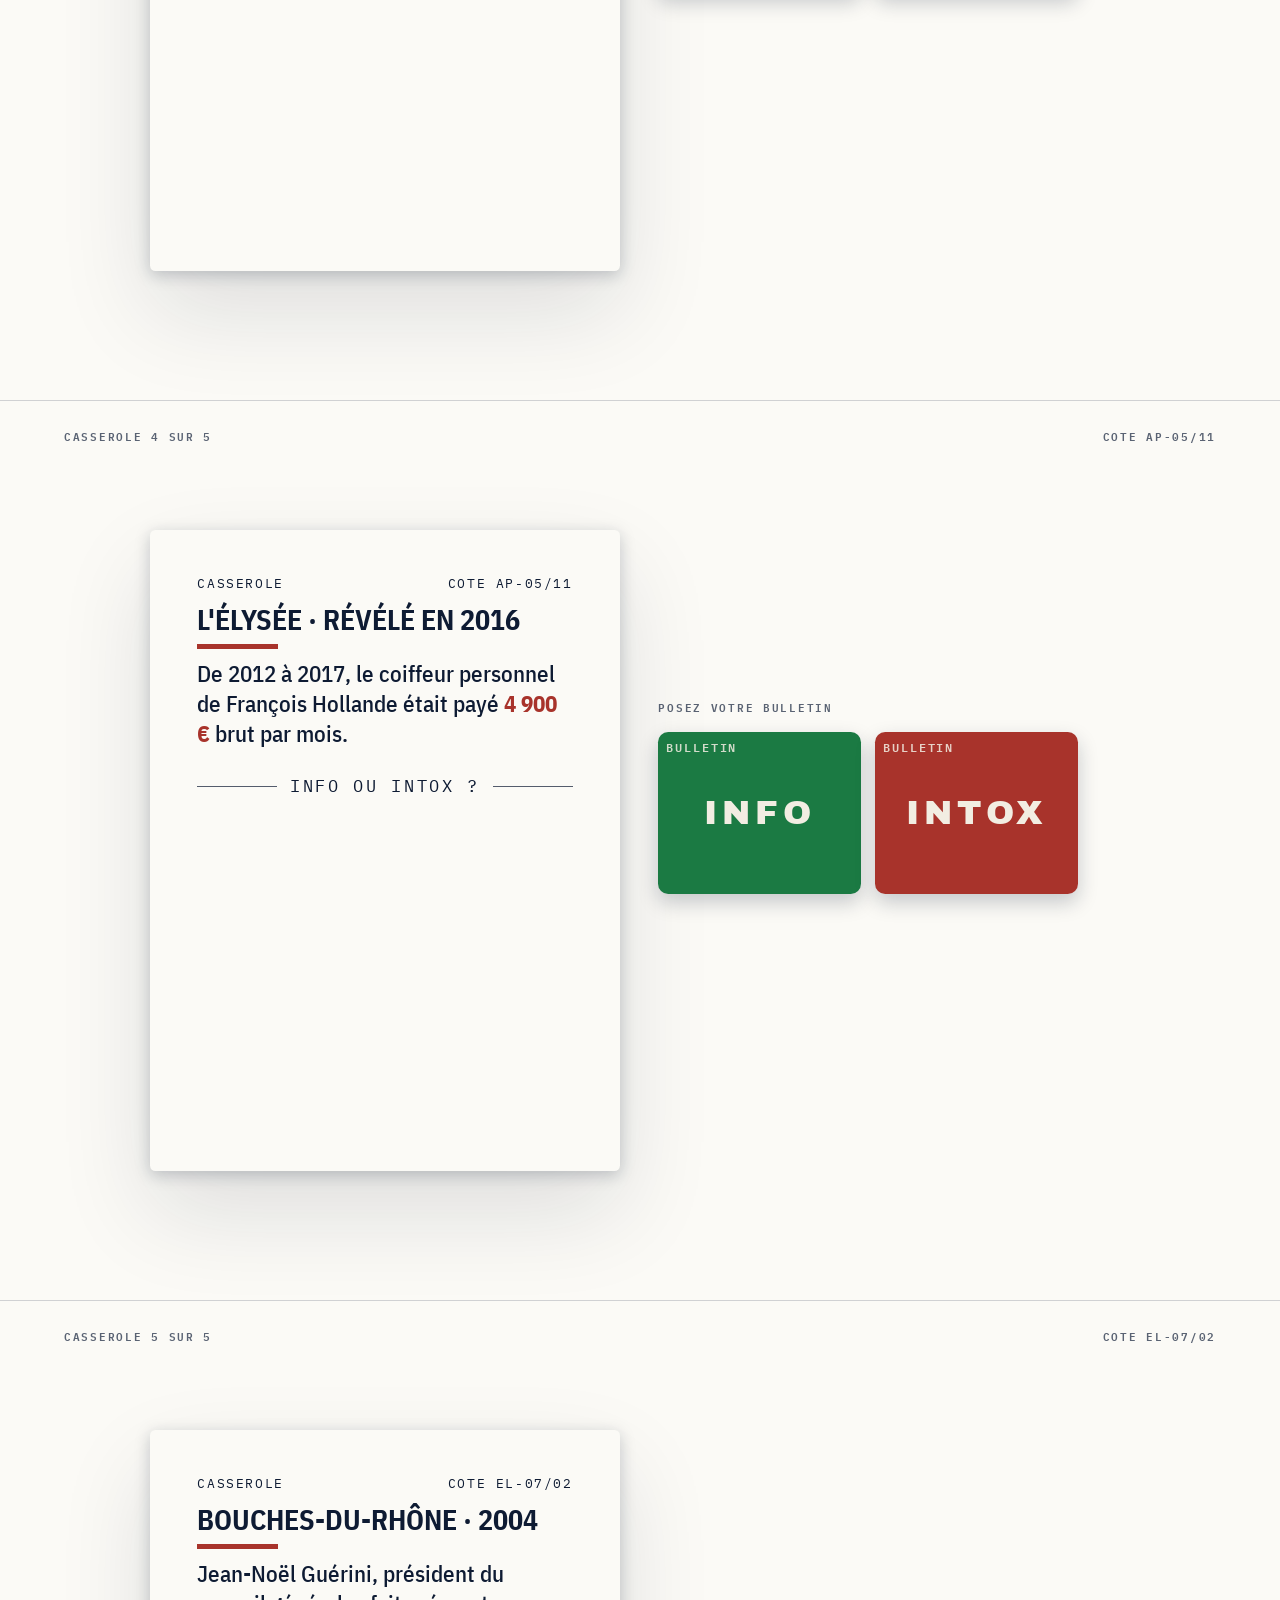
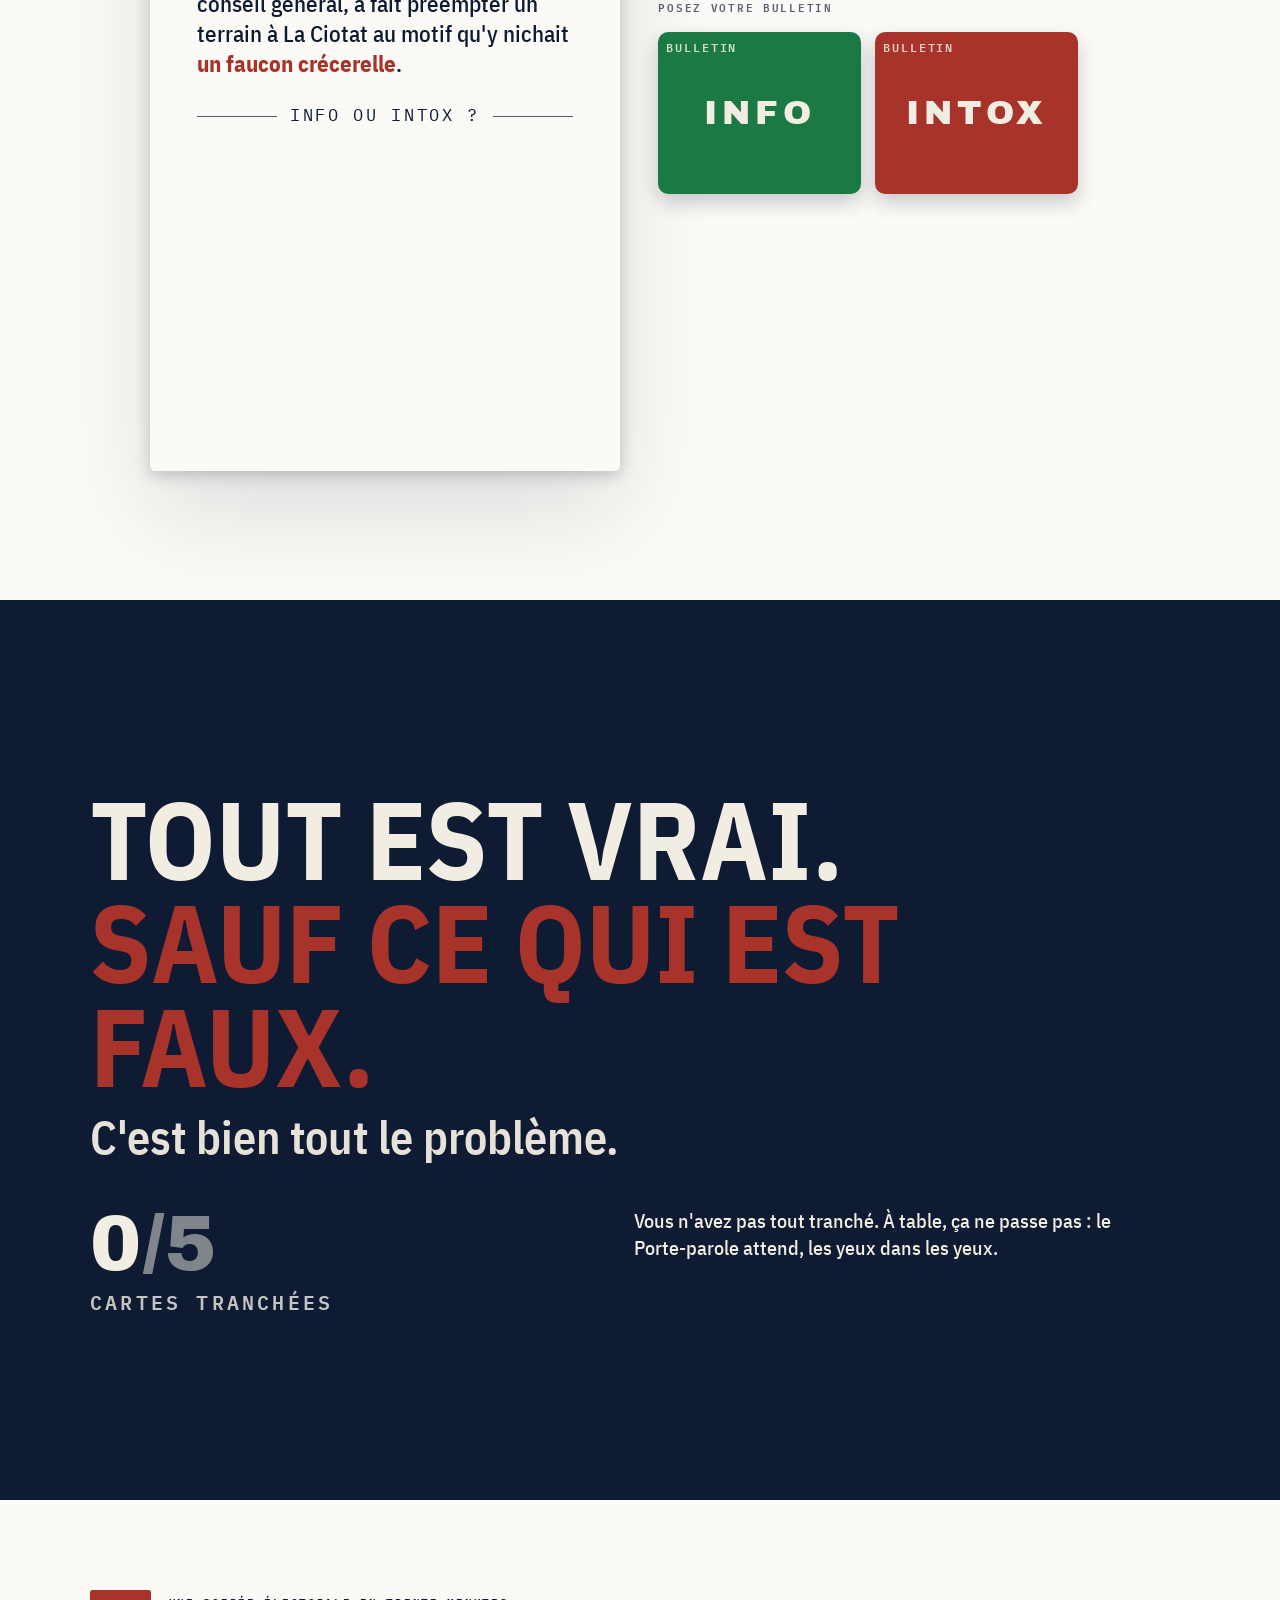
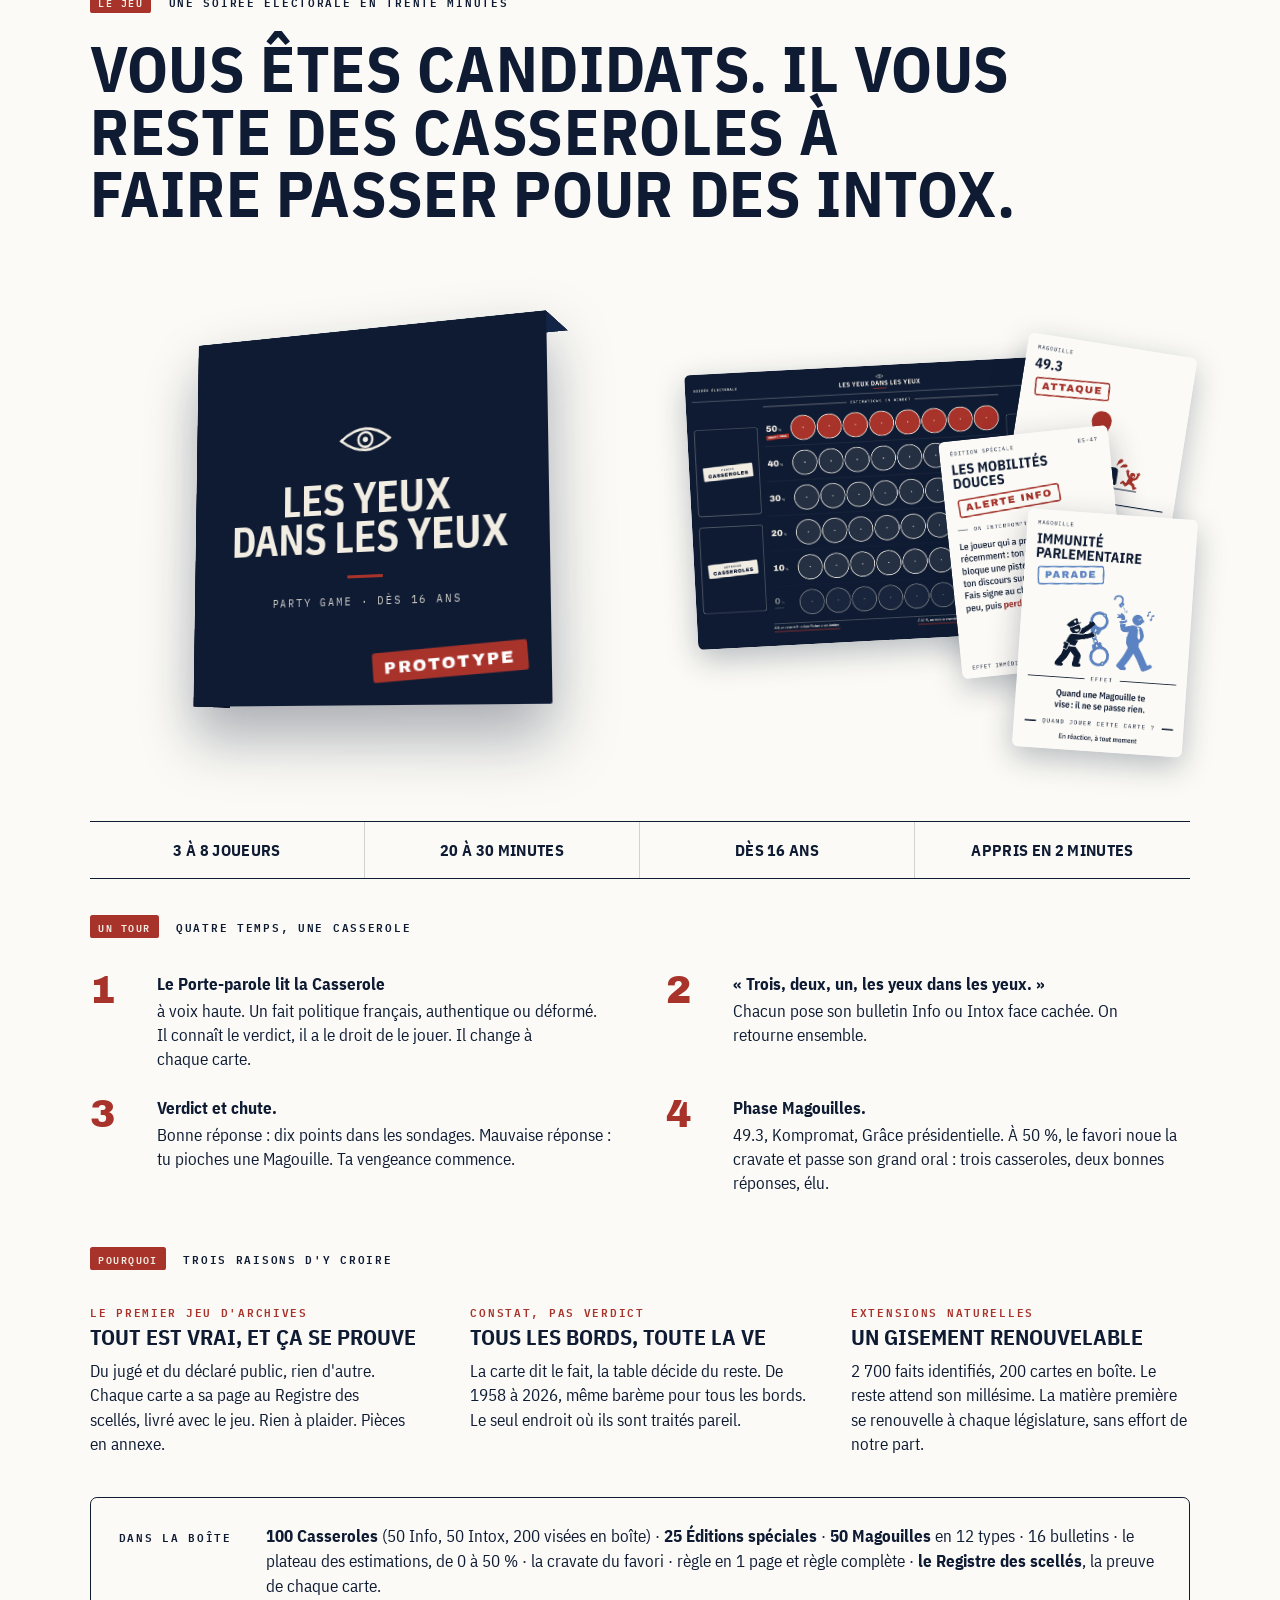
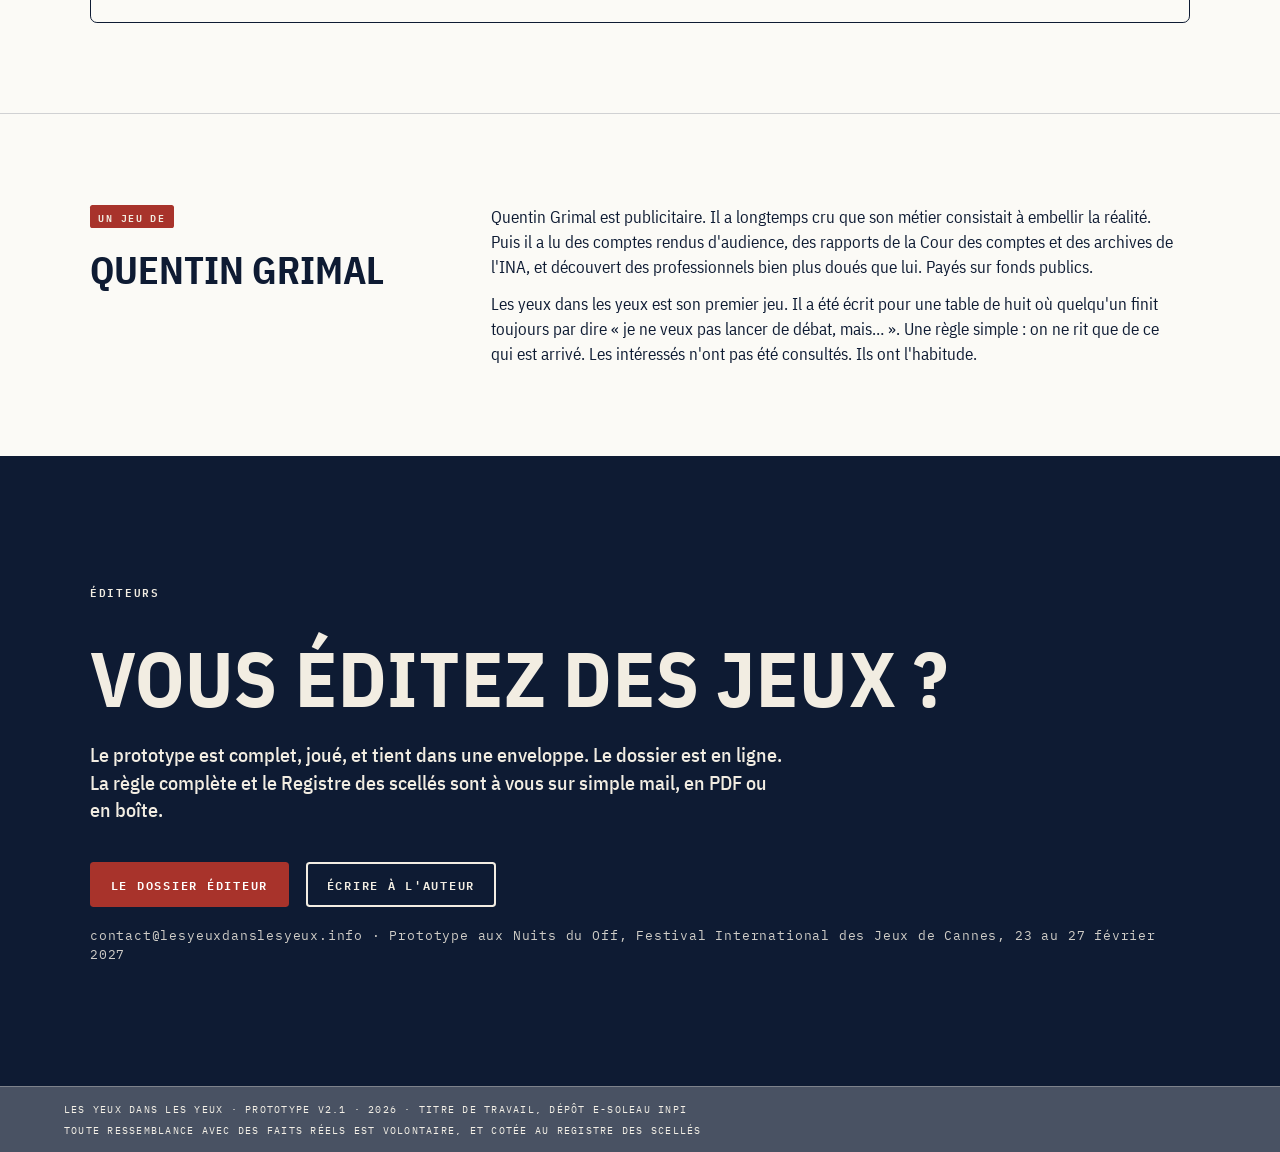
==== commit efb82670: "Auteur : la bio de Quentin, telle quelle Co-Authored-By: Claude Fable 5.1 <noreply@anthropic.com>" ====
--- a/v2/index.html
+++ b/v2/index.html
@@ -96,8 +96,8 @@
     <div class="col">
       <div><span class="chip">Un jeu de</span><h2 style="margin-top:.6em">Quentin Grimal</h2></div>
       <div>
-        <p> Quentin Grimal fait de la publicité le jour. Le soir, il recopie : comptes rendus d'audience, rapports de la Cour des comptes, archives de l'INA. Il n'invente rien. Il n'a pas eu besoin.</p>
-        <p>Les yeux dans les yeux est son premier jeu. Une table de huit, un verre, une règle : on ne rit que de ce qui est arrivé.</p>
+        <p> Quentin Grimal est publicitaire. Il a longtemps cru que son métier consistait à embellir la réalité. Puis il a lu des comptes rendus d'audience, des rapports de la Cour des comptes et des archives de l'INA, et découvert des professionnels bien plus doués que lui. Payés sur fonds publics.</p>
+        <p>Les yeux dans les yeux est son premier jeu. Il a été écrit pour une table de huit où quelqu'un finit toujours par dire « je ne veux pas lancer de débat, mais… ». Une règle simple : on ne rit que de ce qui est arrivé. Les intéressés n'ont pas été consultés. Ils ont l'habitude.</p>
       </div>
     </div>
   </section>
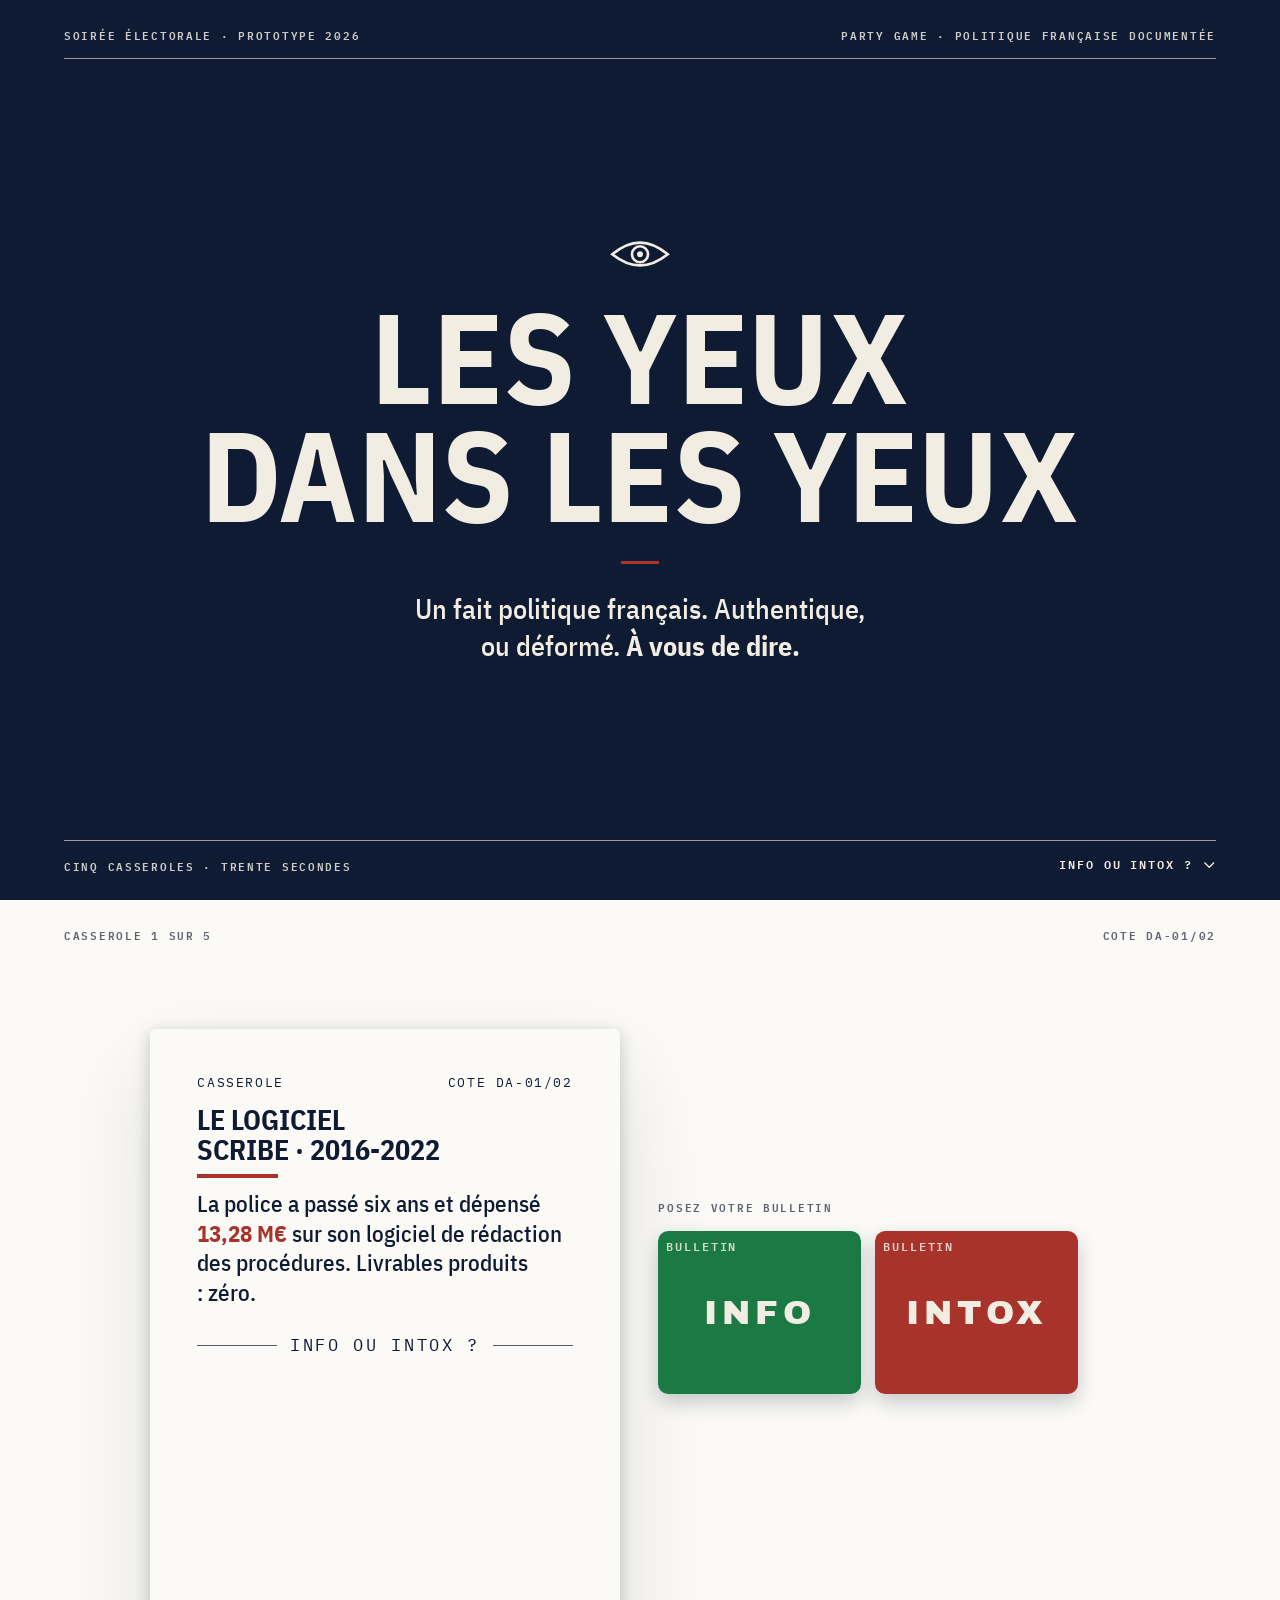
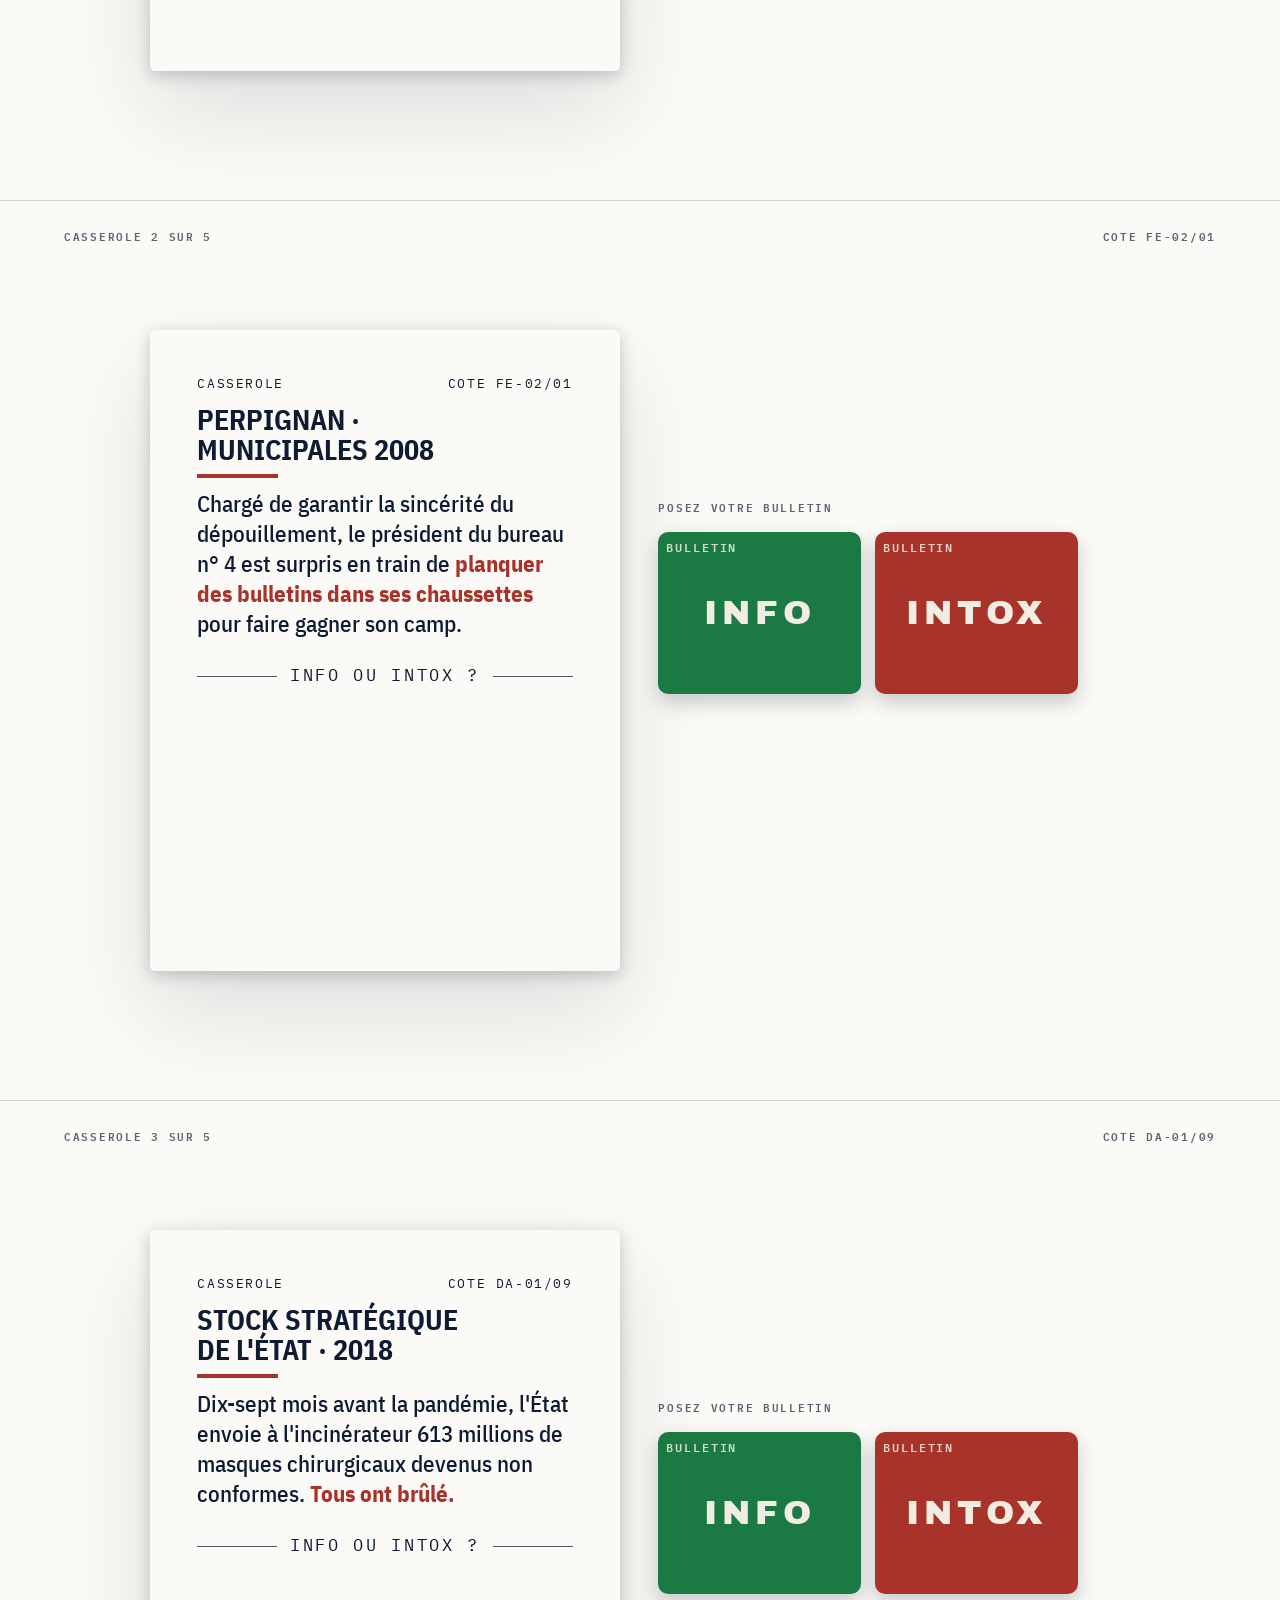
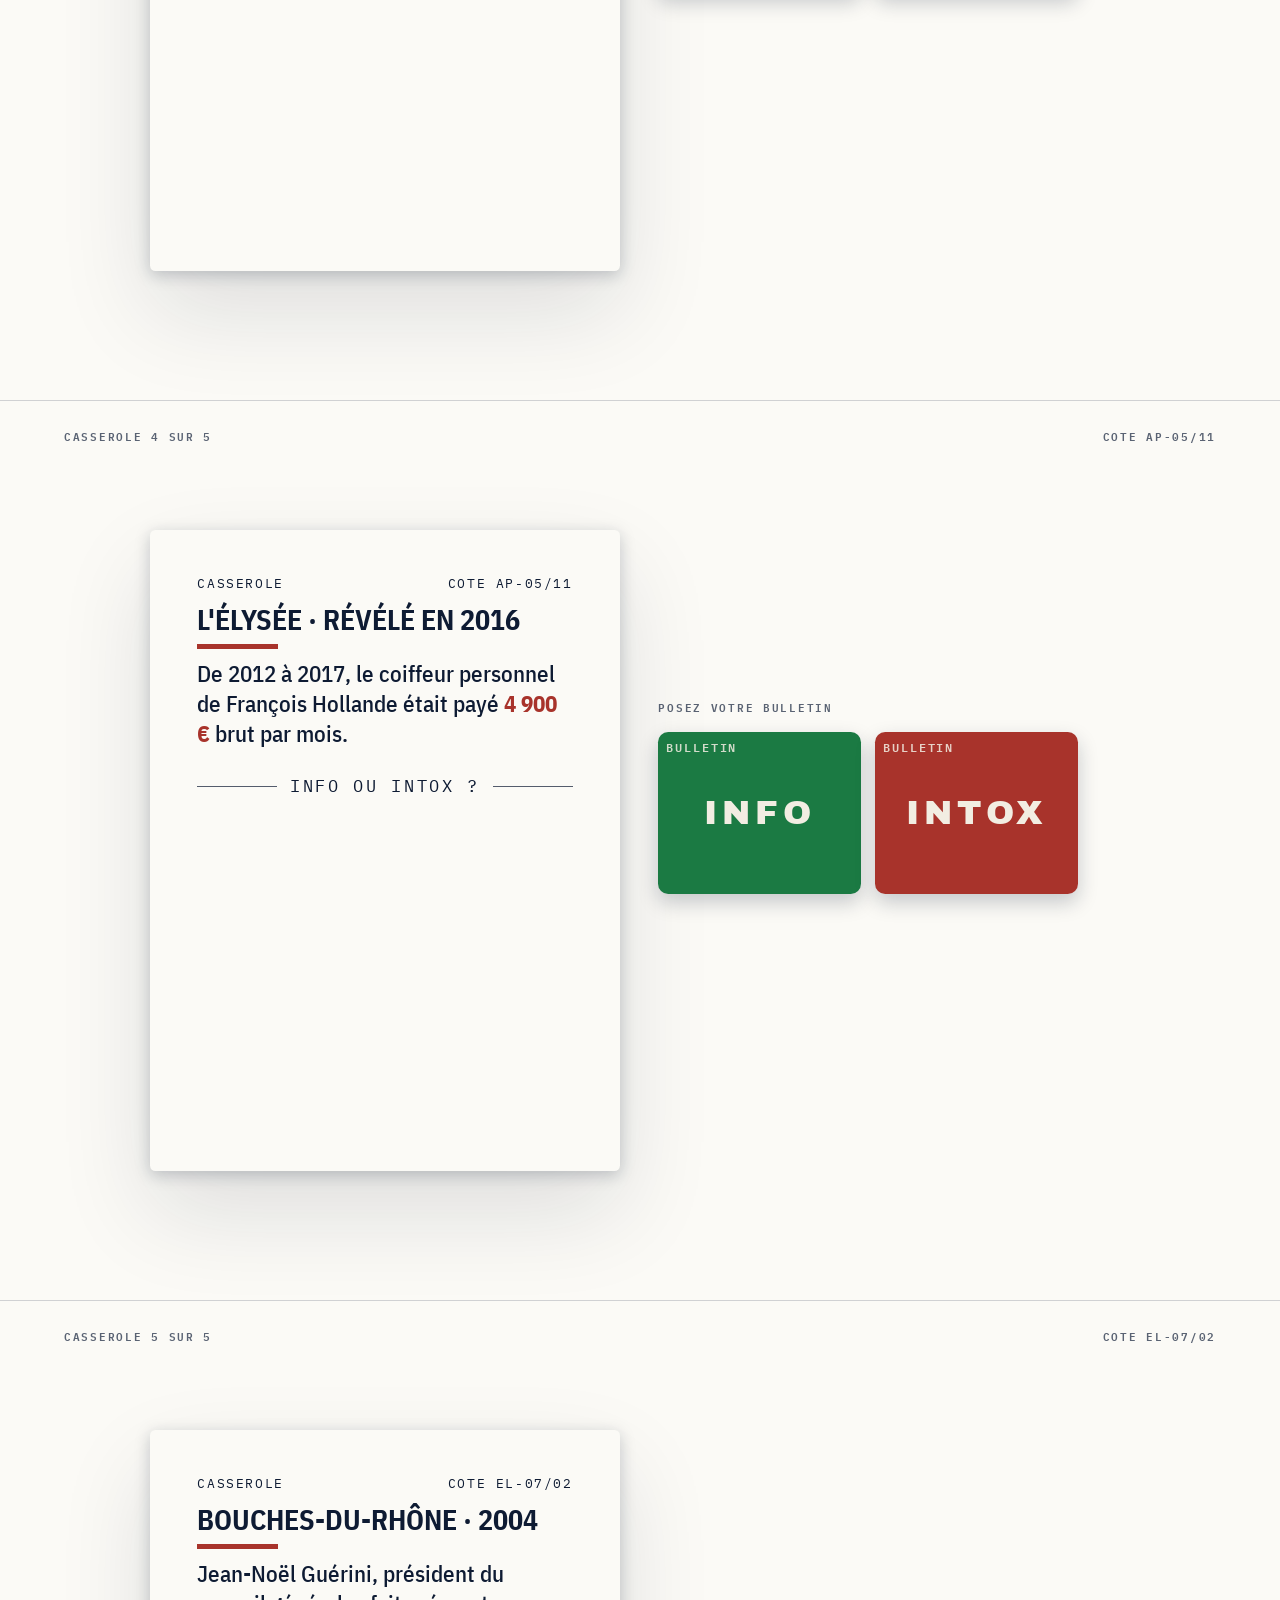
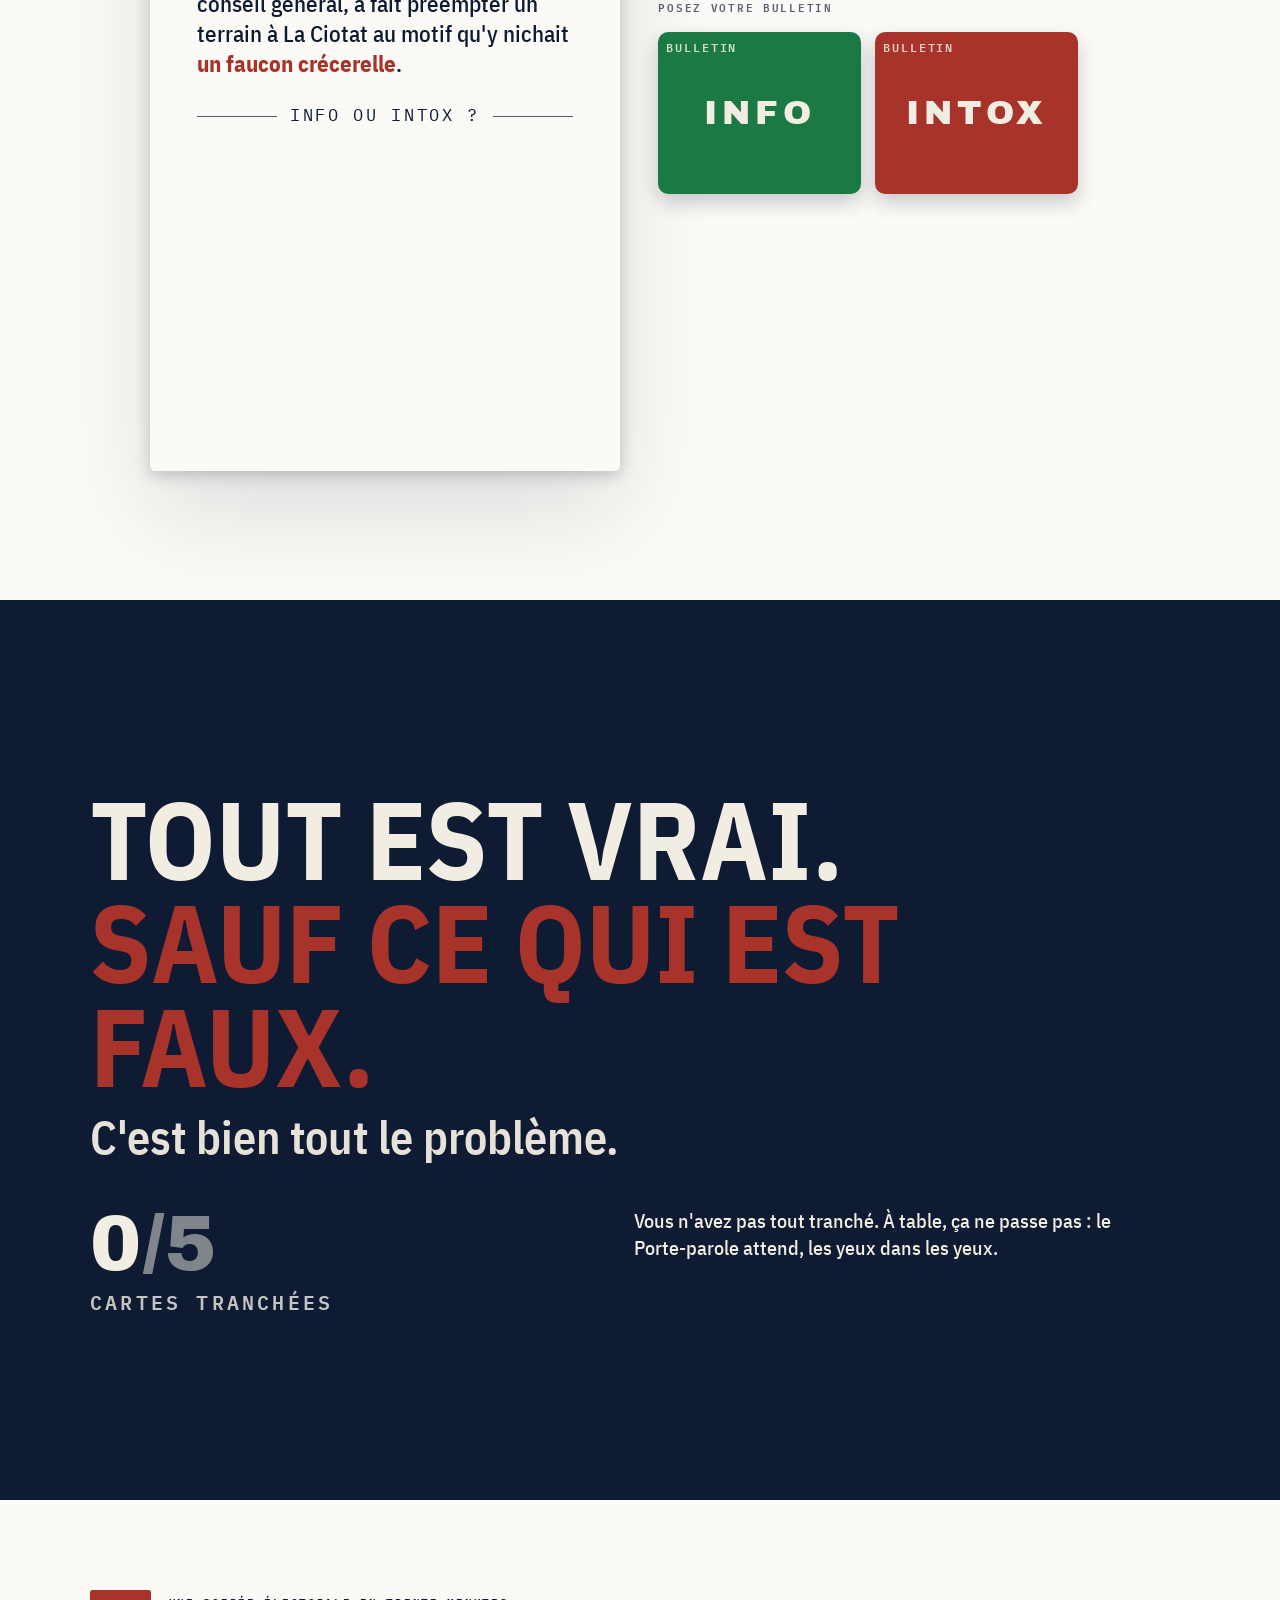
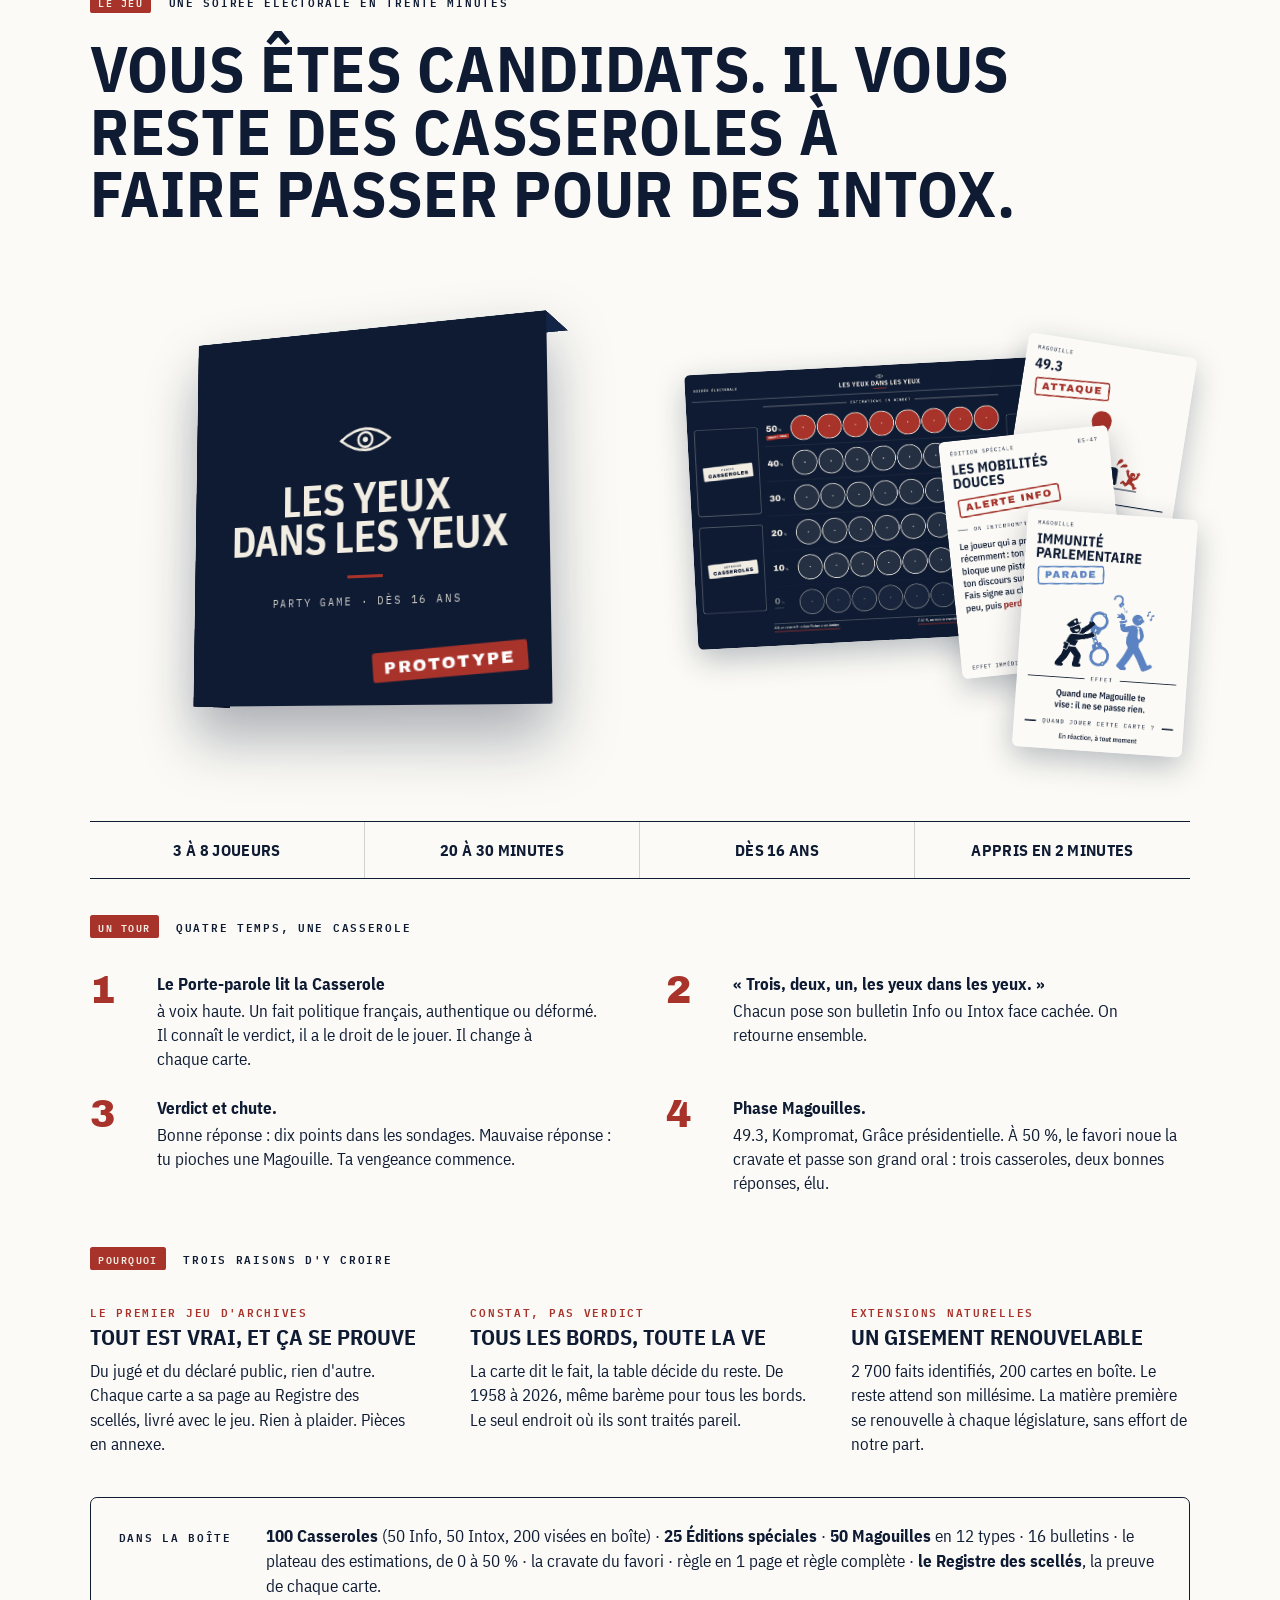
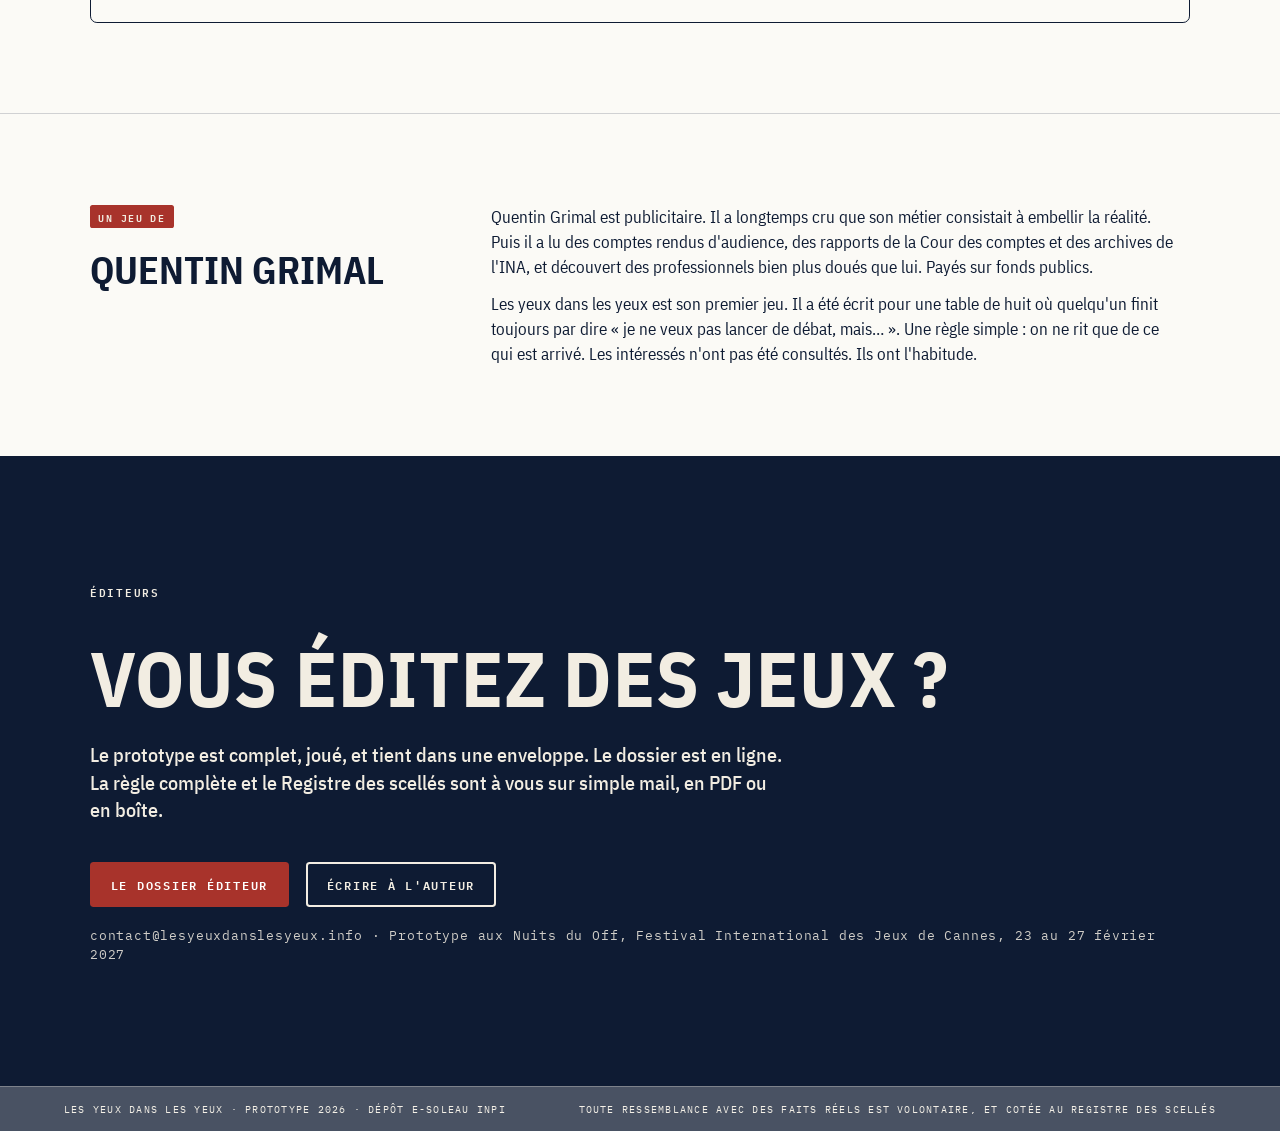
==== commit 939b5869: "Pied de page : « Titre de travail » retiré Co-Authored-By: Claude Fable 5.1 <noreply@anthropic.com>" ====
--- a/v2/index.html
+++ b/v2/index.html
@@ -116,7 +116,7 @@
   </section>
 </main>
 <footer class="nuit">
-  <span>Les yeux dans les yeux · Prototype V2.1 · 2026 · Titre de travail, dépôt e-Soleau INPI</span>
+  <span>Les yeux dans les yeux · Prototype 2026 · Dépôt e-Soleau INPI</span>
   <span>Toute ressemblance avec des faits réels est volontaire, et cotée au Registre des scellés</span>
 </footer>
 <script src="cartes.js"></script>
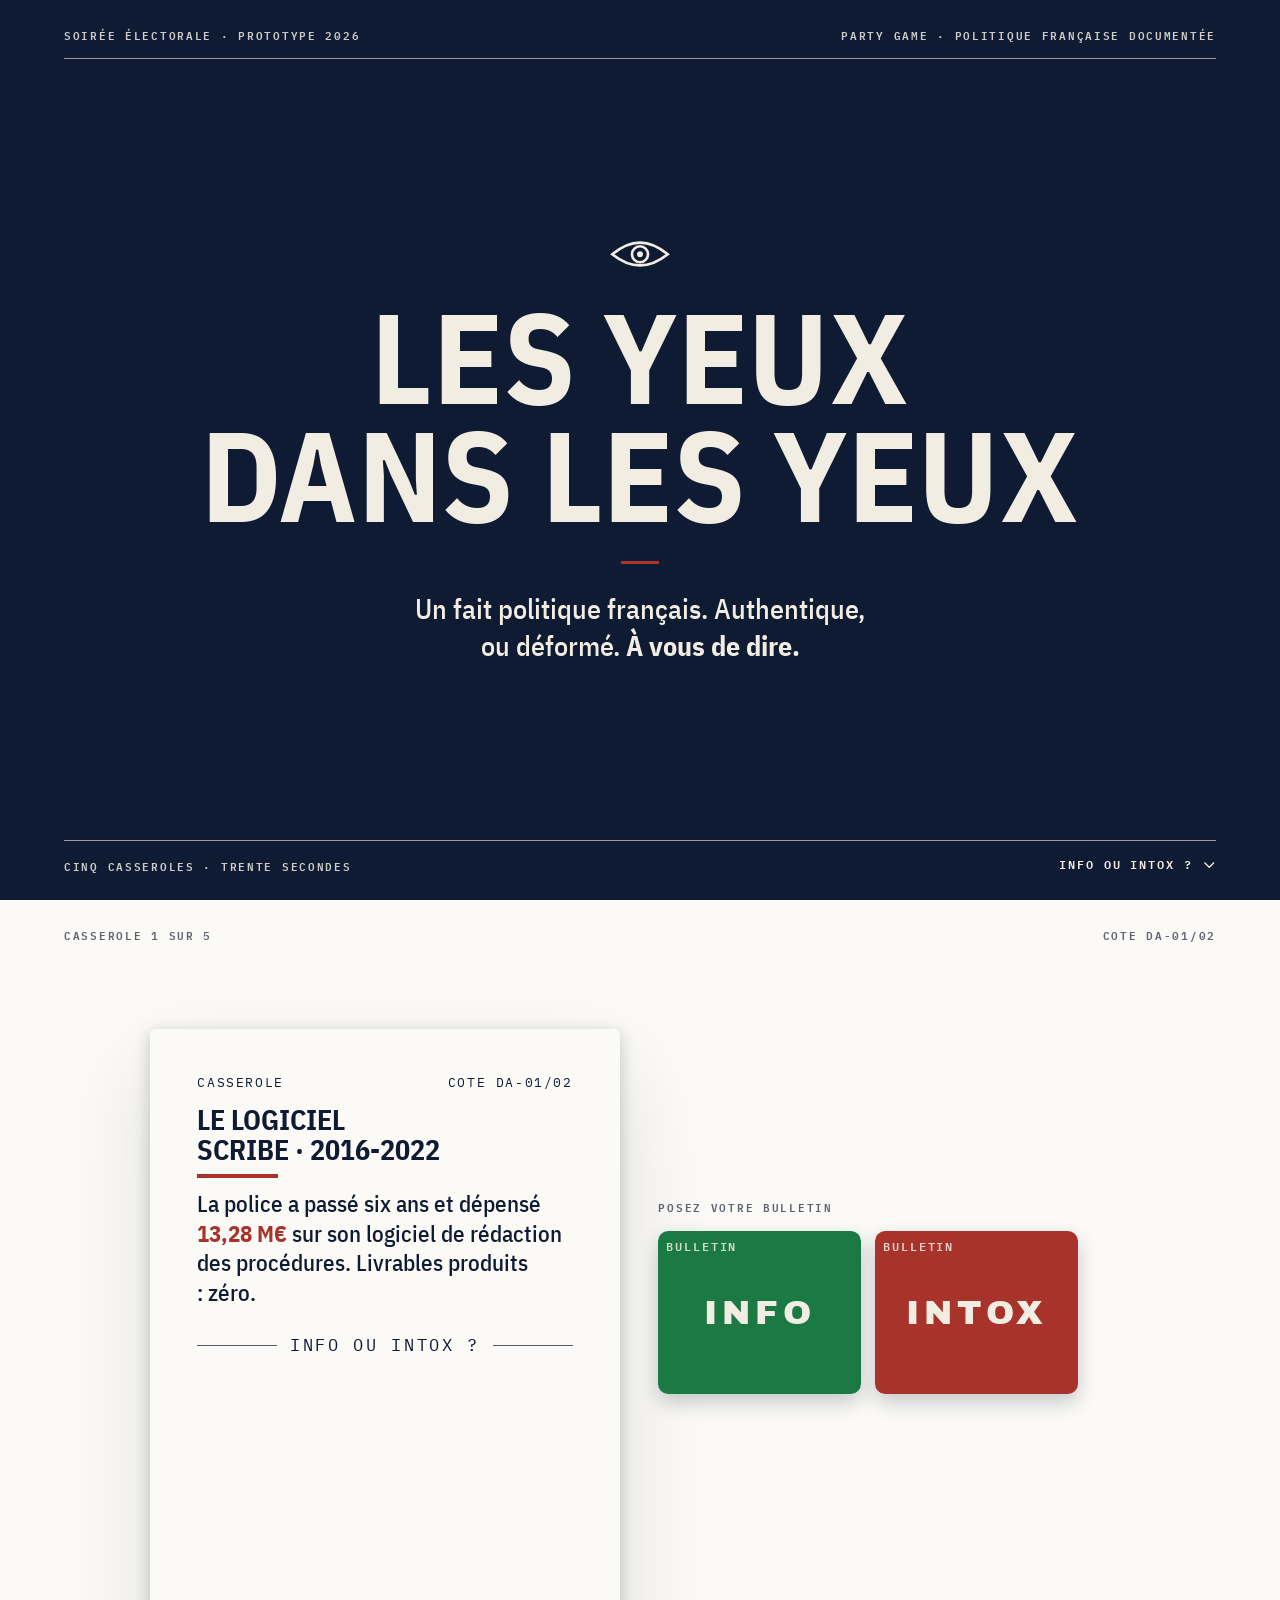
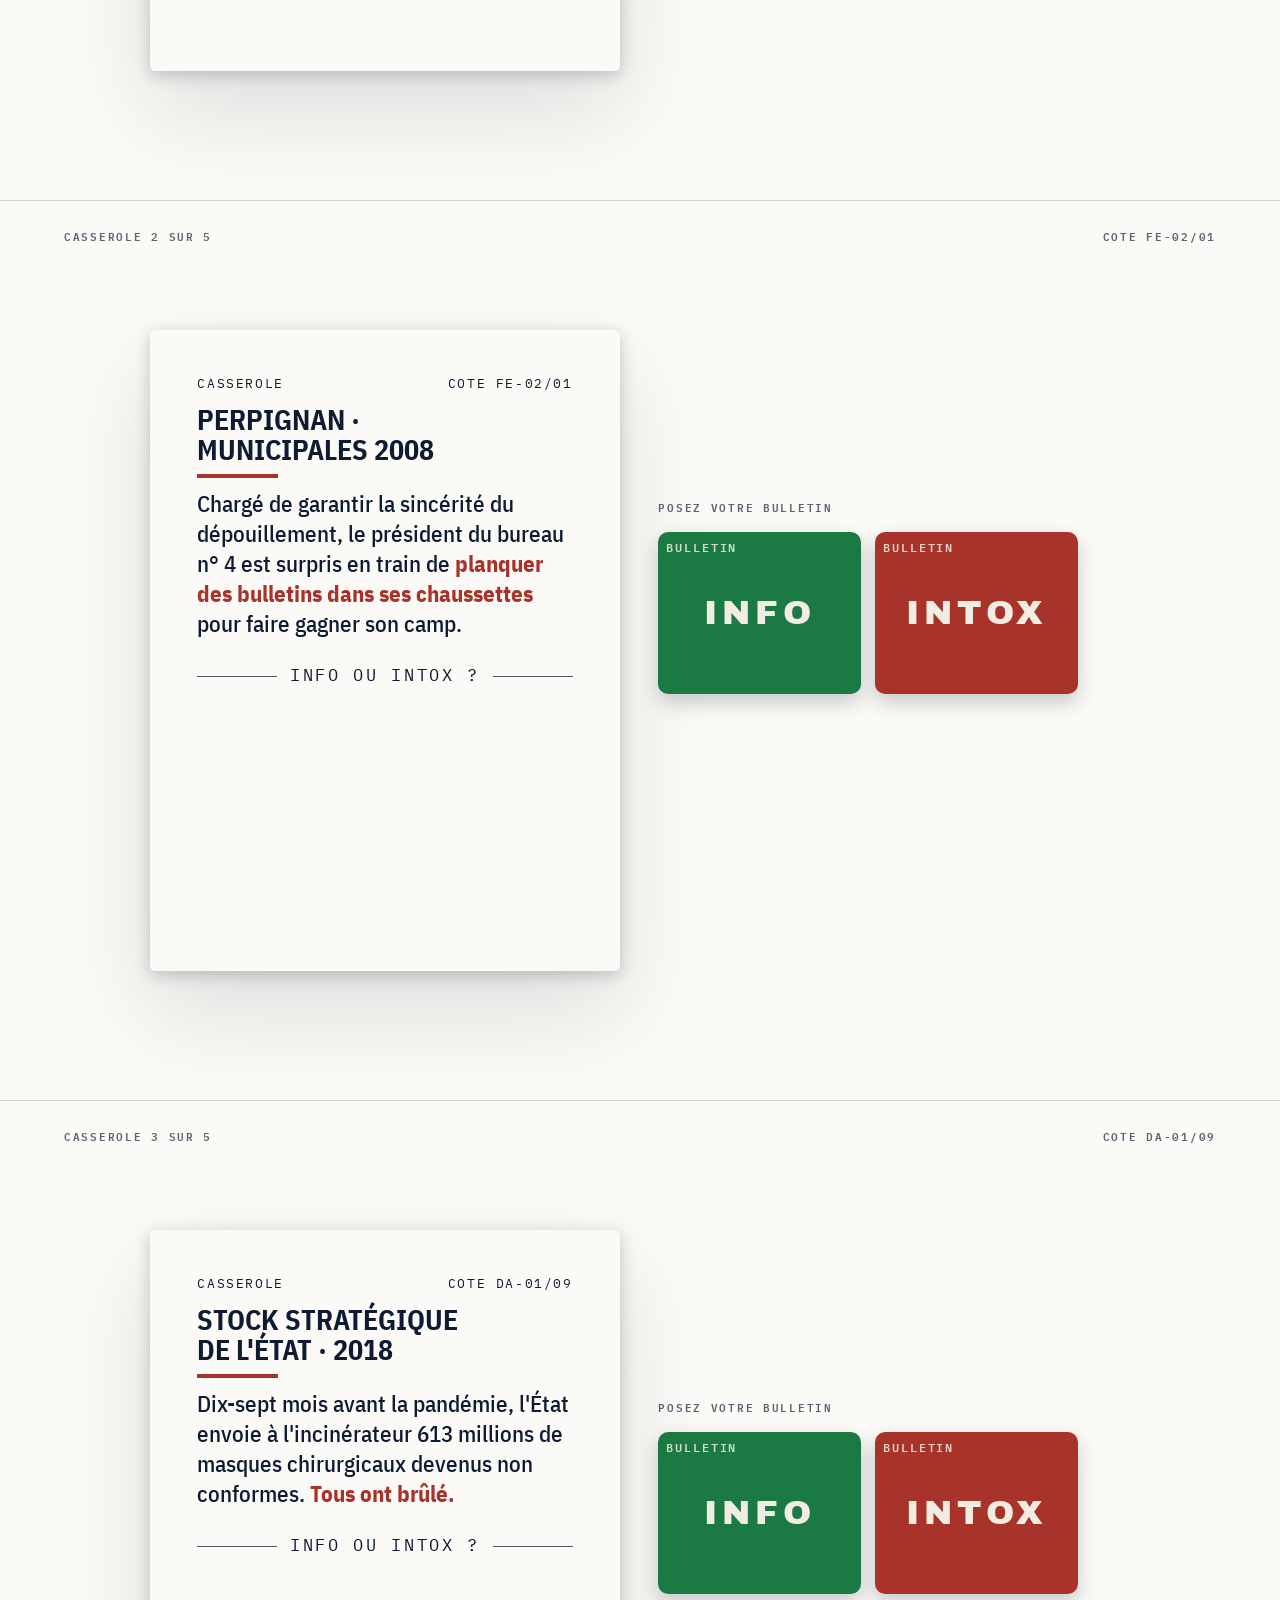
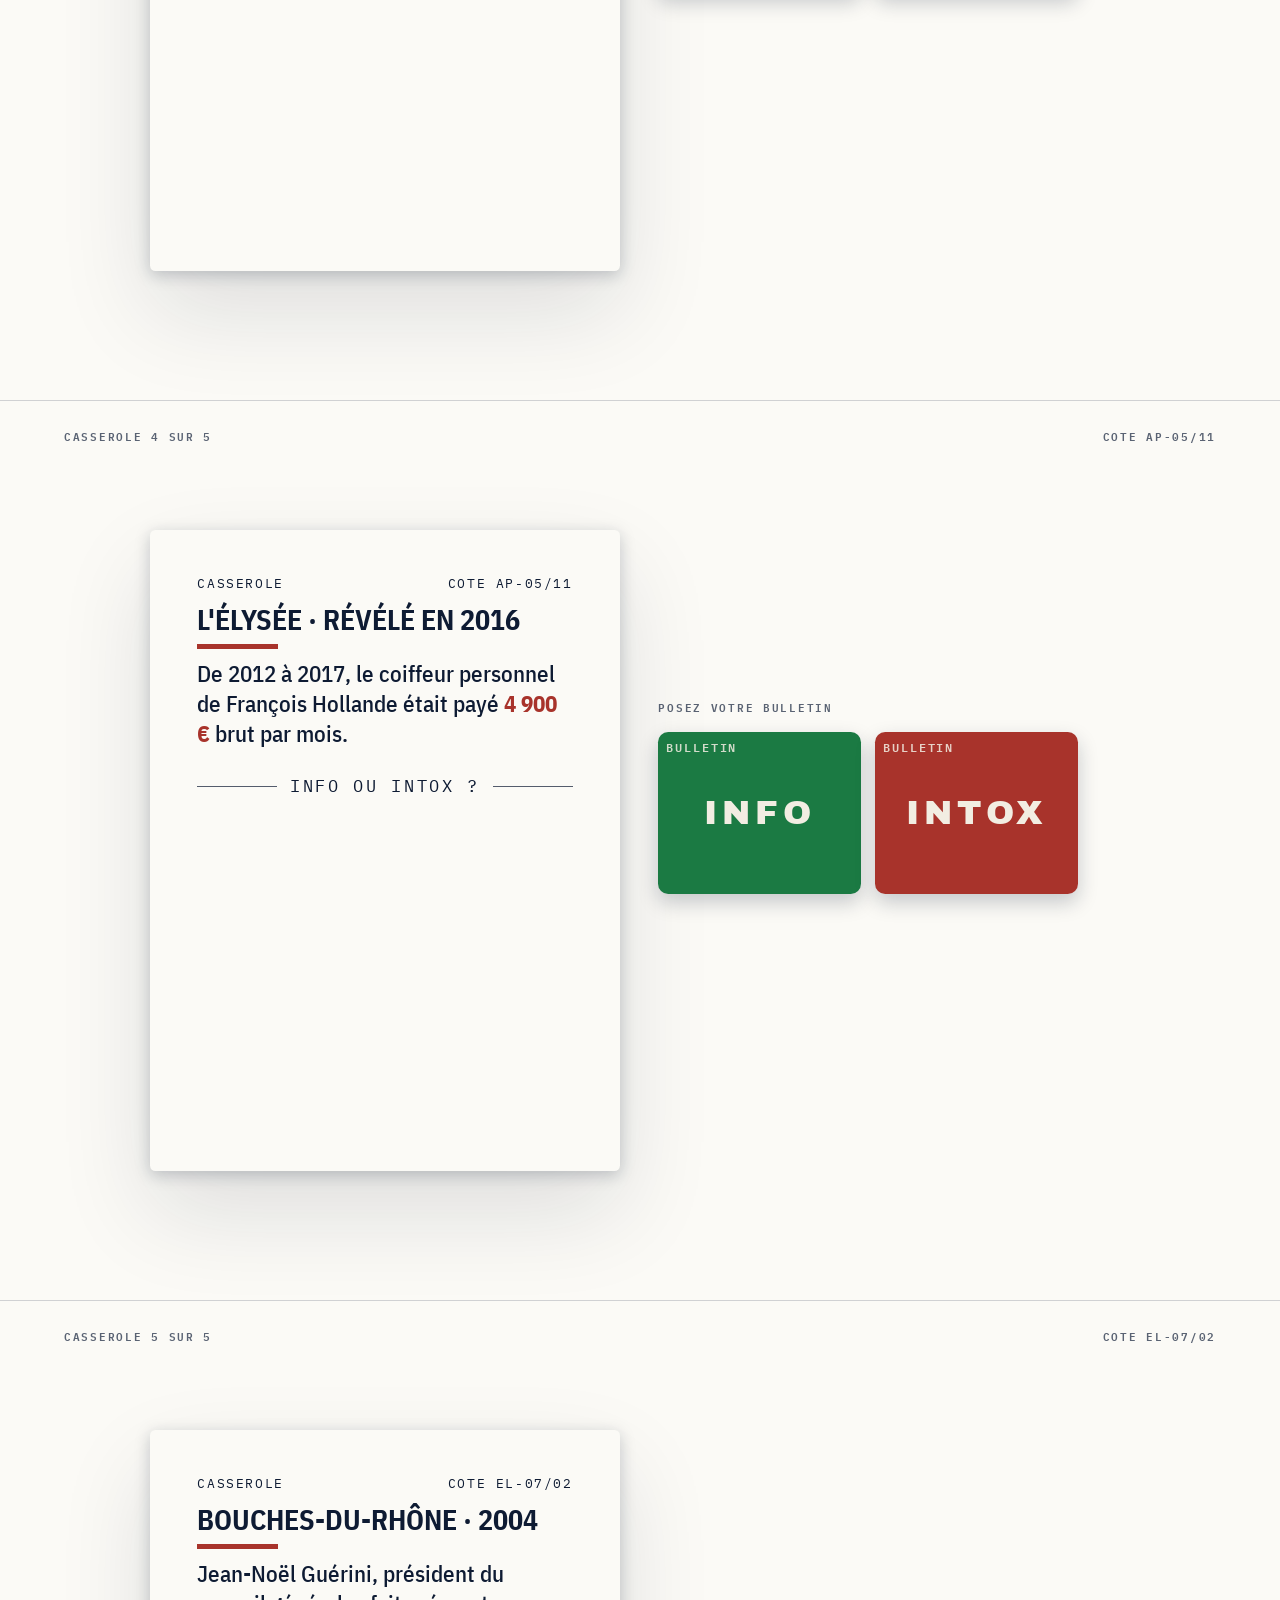
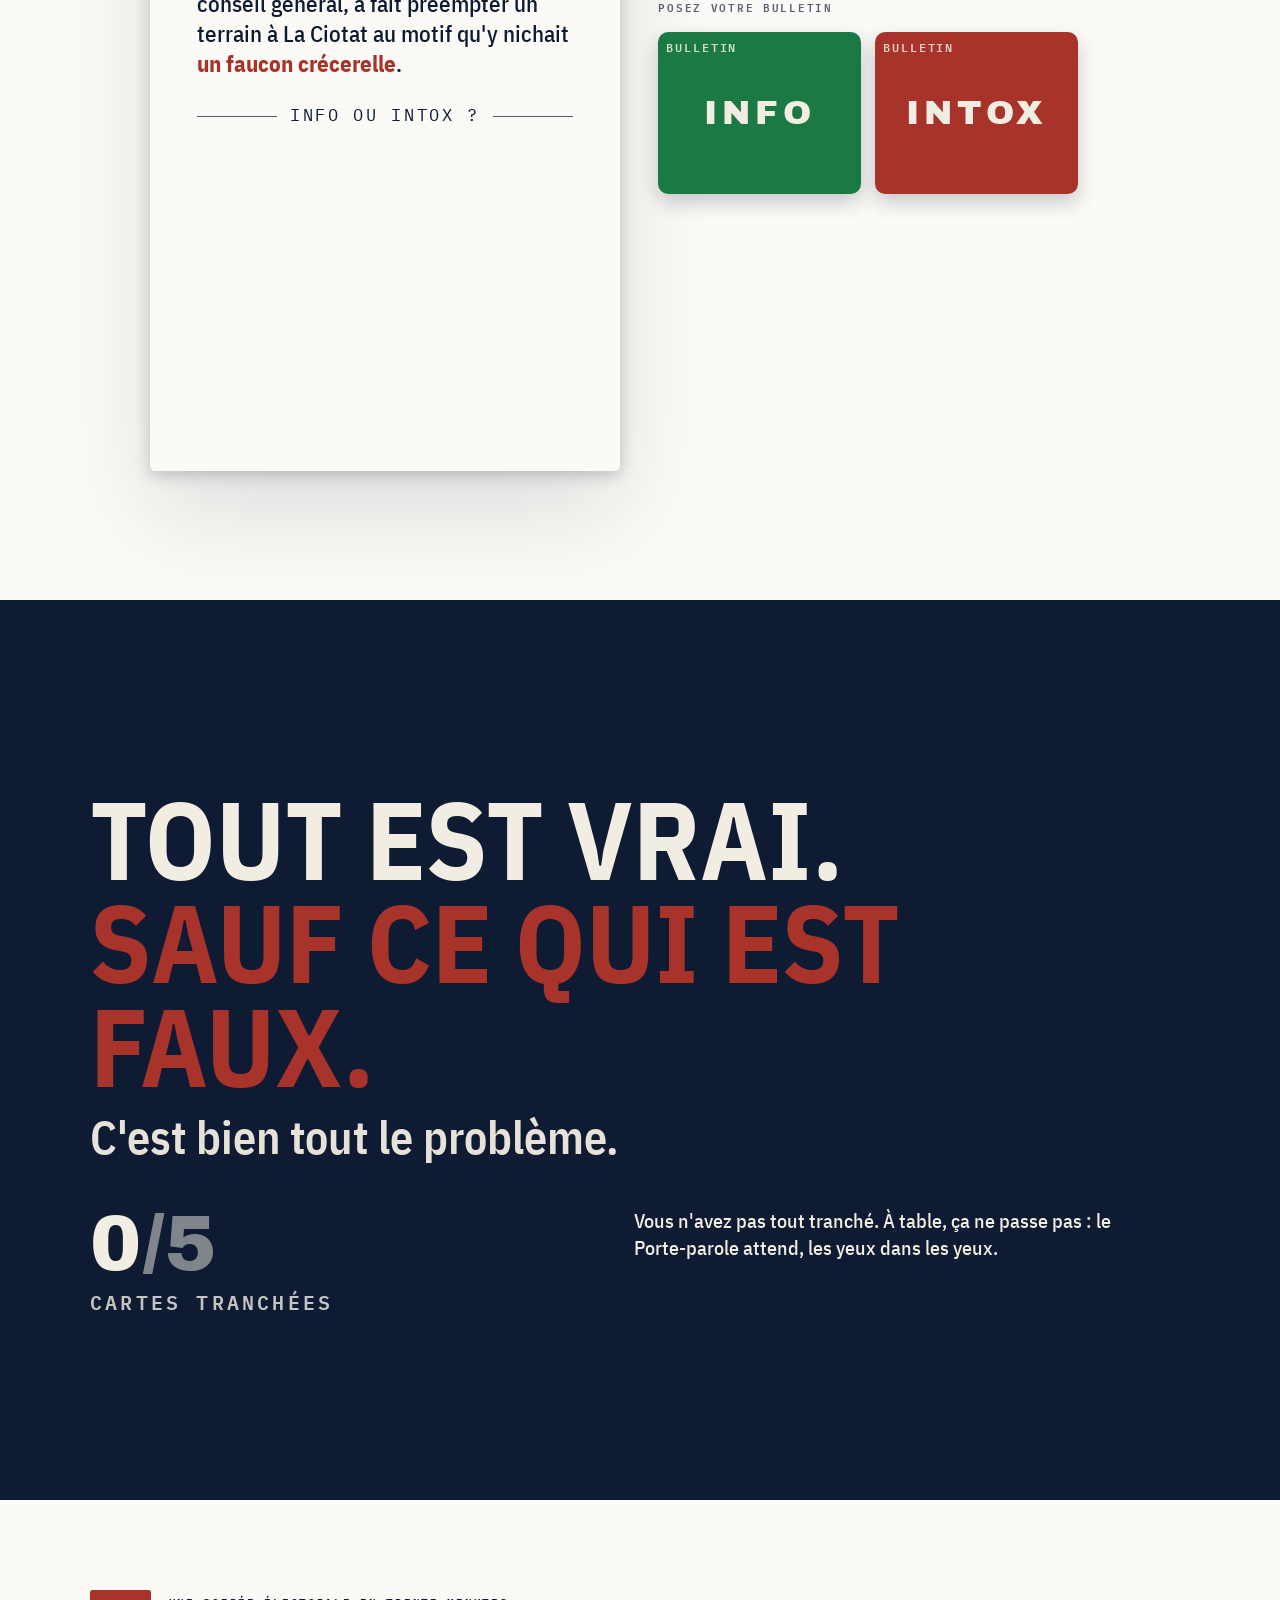
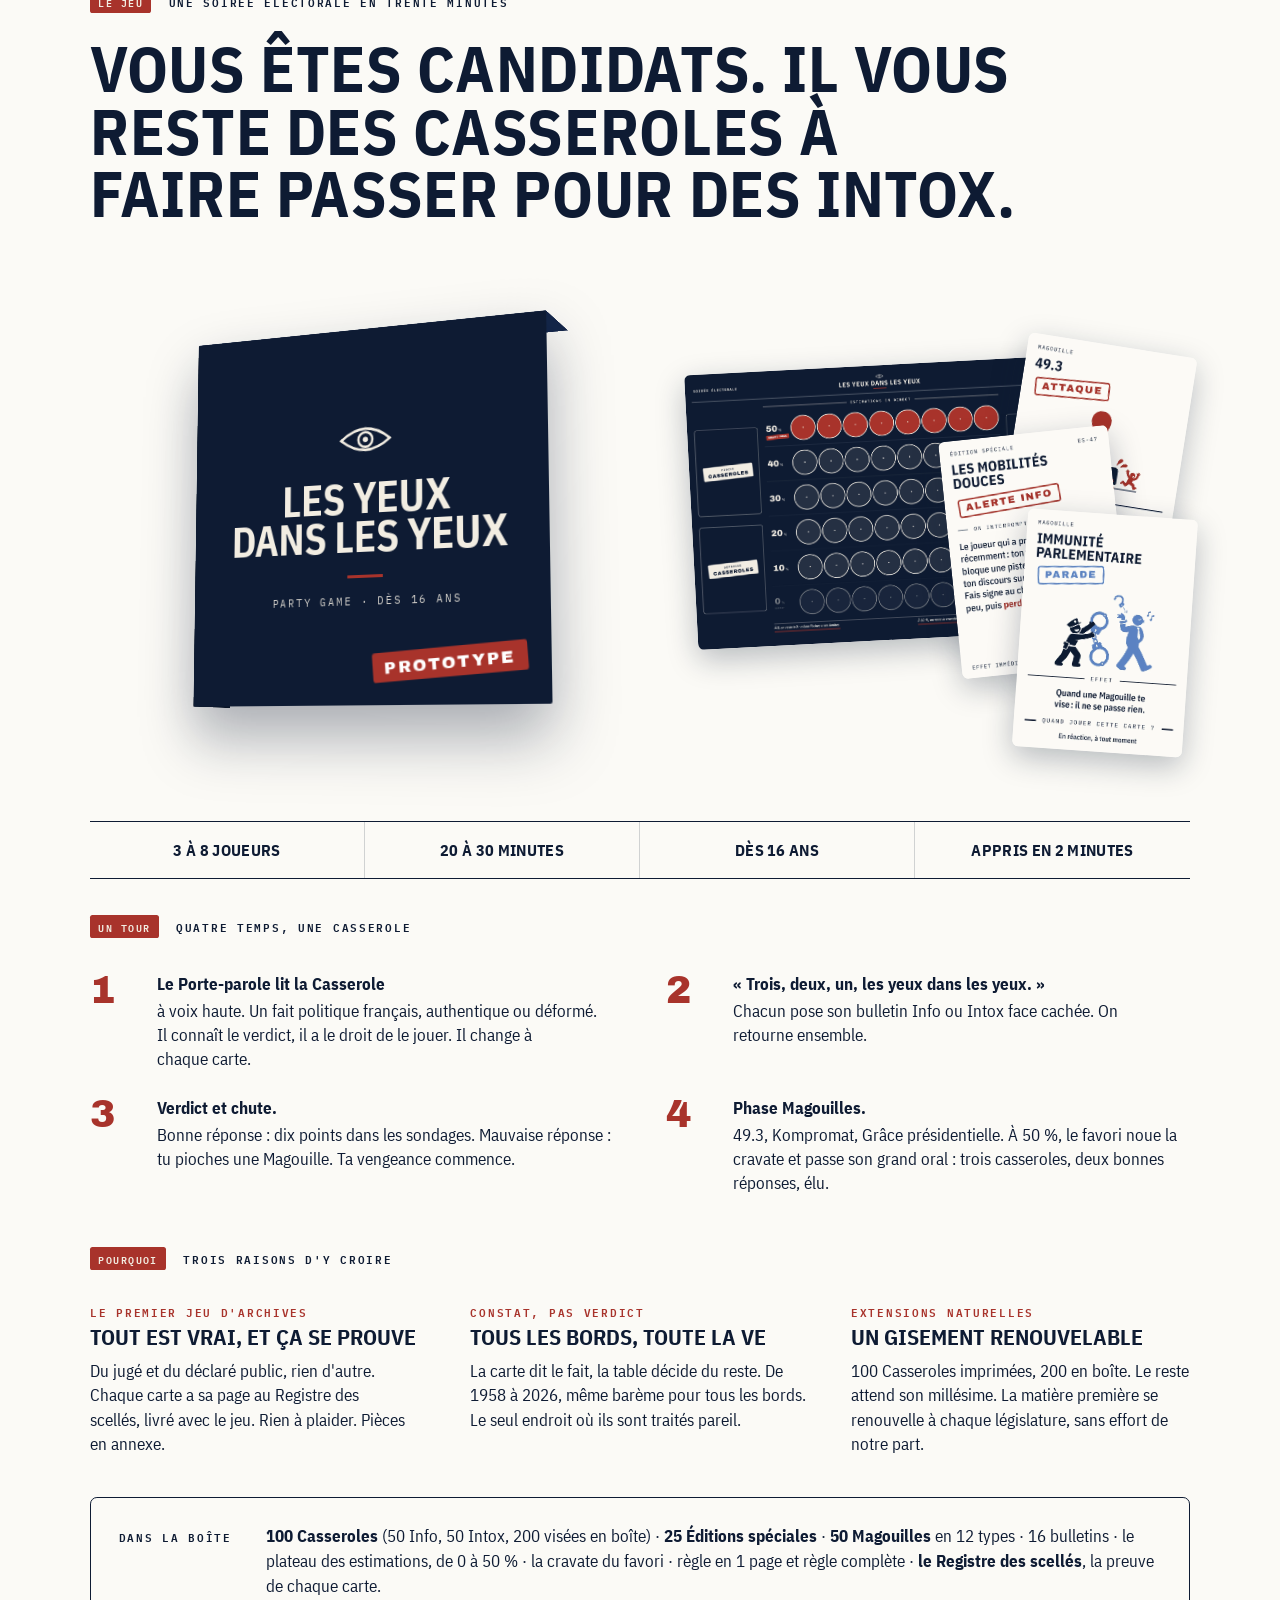
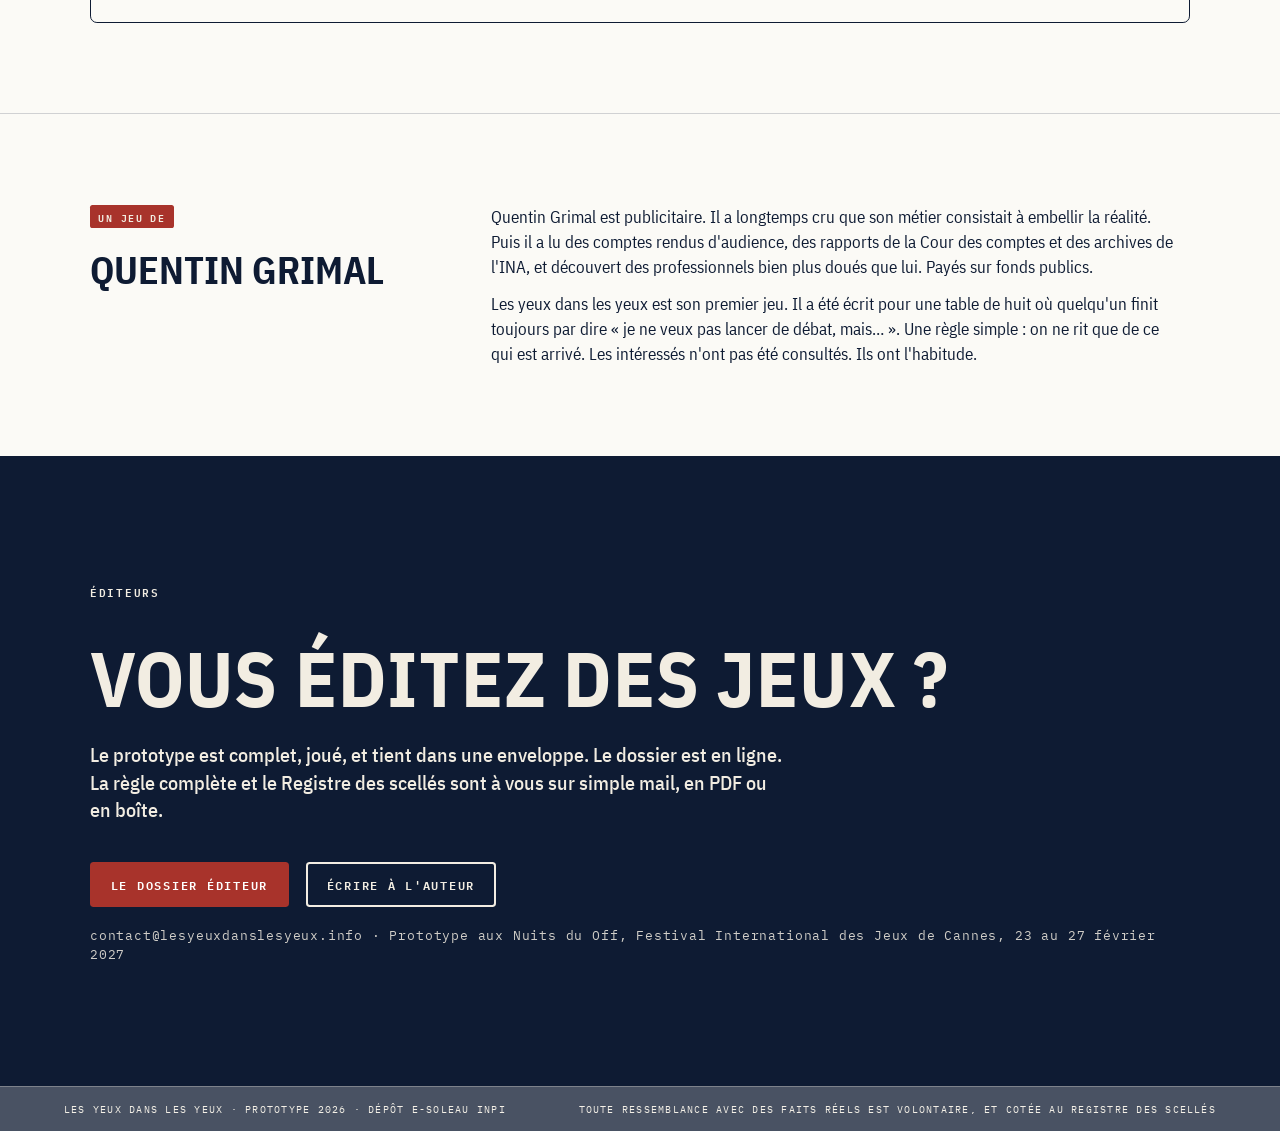
==== commit 09cc2faa: "Correction : 100 Casseroles imprimées, 200 en boîte (les 2 700 étaient une cible de juillet, jamais " ====
--- a/v2/index.html
+++ b/v2/index.html
@@ -83,7 +83,7 @@
       <div class="raisons in">
         <div class="r"><div class="k">Le premier jeu d'archives</div><h3>Tout est vrai, et ça se prouve</h3><p>Du jugé et du déclaré public, rien d'autre. Chaque carte a sa page au Registre des scellés, livré avec le jeu. Rien à plaider. Pièces en annexe.</p></div>
         <div class="r"><div class="k">Constat, pas verdict</div><h3>Tous les bords, toute la Ve</h3><p>La carte dit le fait, la table décide du reste. De 1958 à 2026, même barème pour tous les bords. Le seul endroit où ils sont traités pareil.</p></div>
-        <div class="r"><div class="k">Extensions naturelles</div><h3>Un gisement renouvelable</h3><p>2 700 faits identifiés, 200 cartes en boîte. Le reste attend son millésime. La matière première se renouvelle à chaque législature, sans effort de notre part.</p></div>
+        <div class="r"><div class="k">Extensions naturelles</div><h3>Un gisement renouvelable</h3><p>100 Casseroles imprimées, 200 en boîte. Le reste attend son millésime. La matière première se renouvelle à chaque législature, sans effort de notre part.</p></div>
       </div>
       <div class="materiel in">
         <span class="k">Dans la boîte</span>
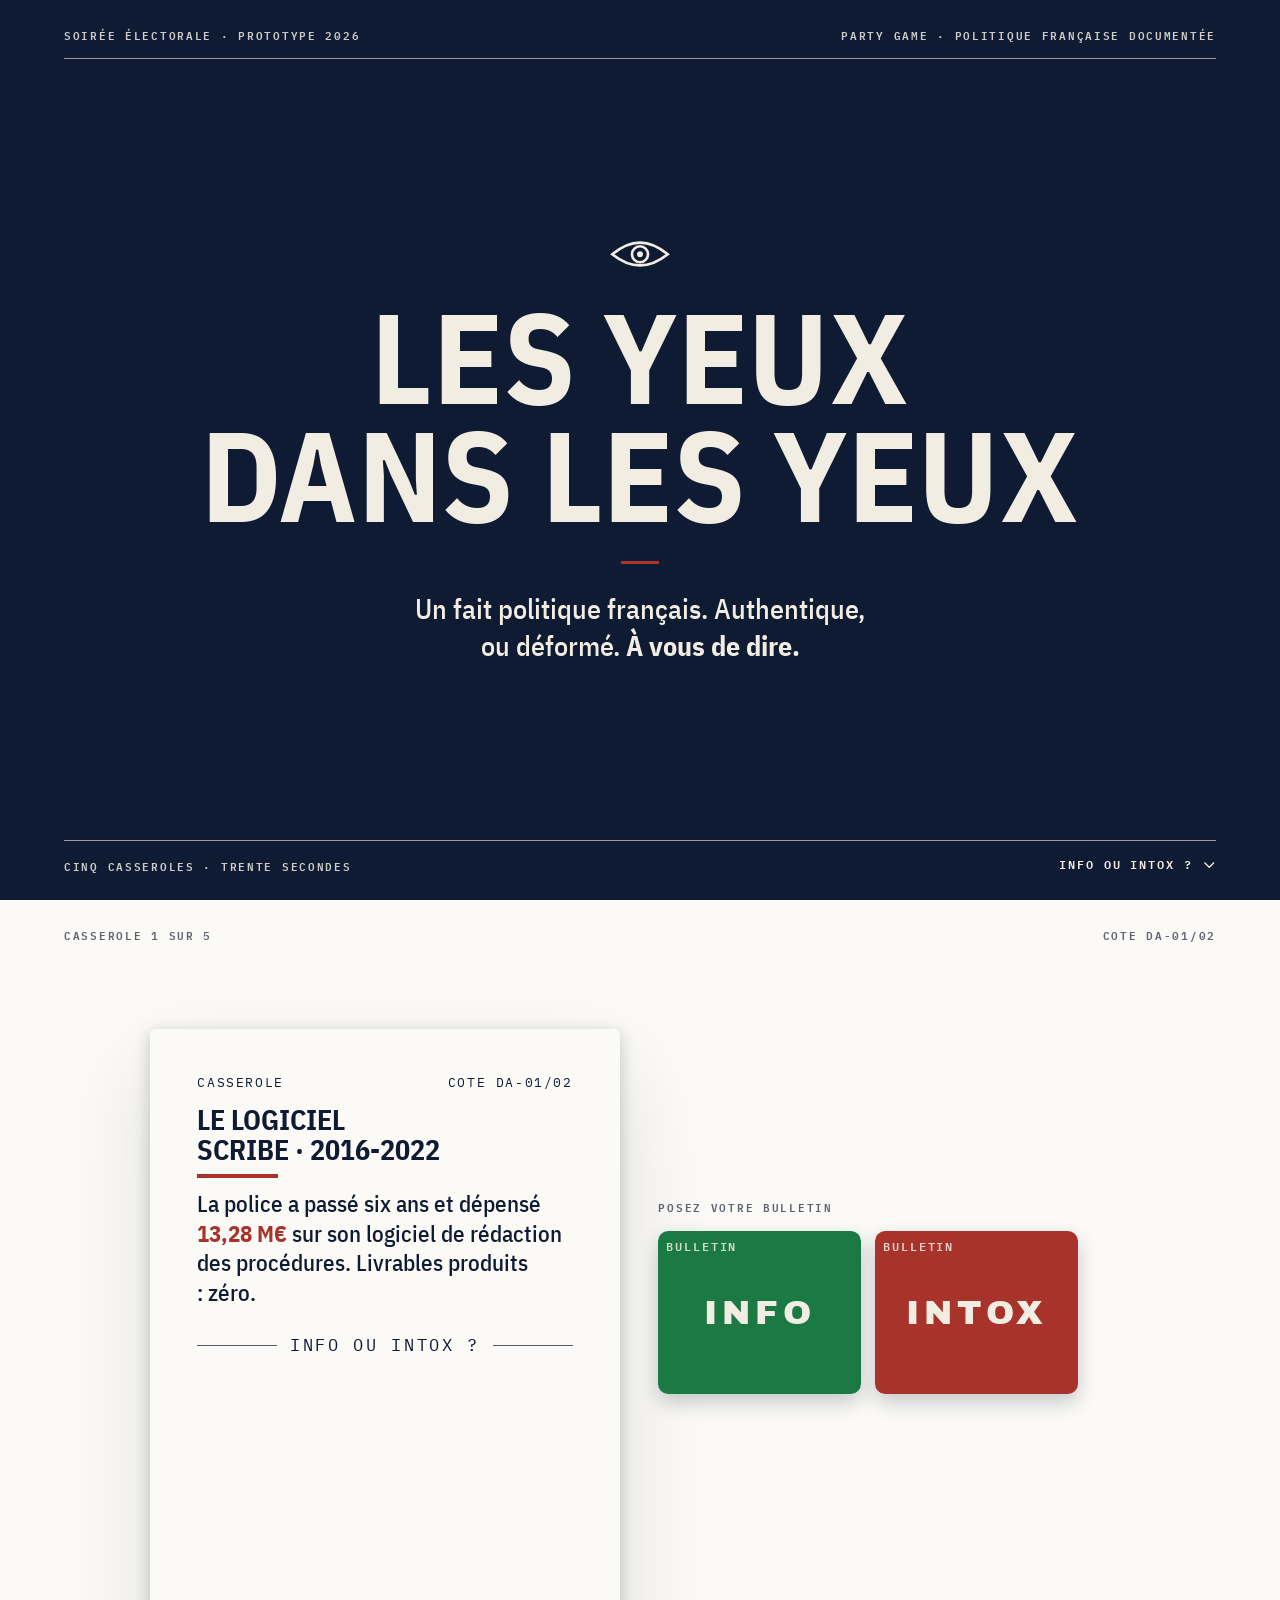
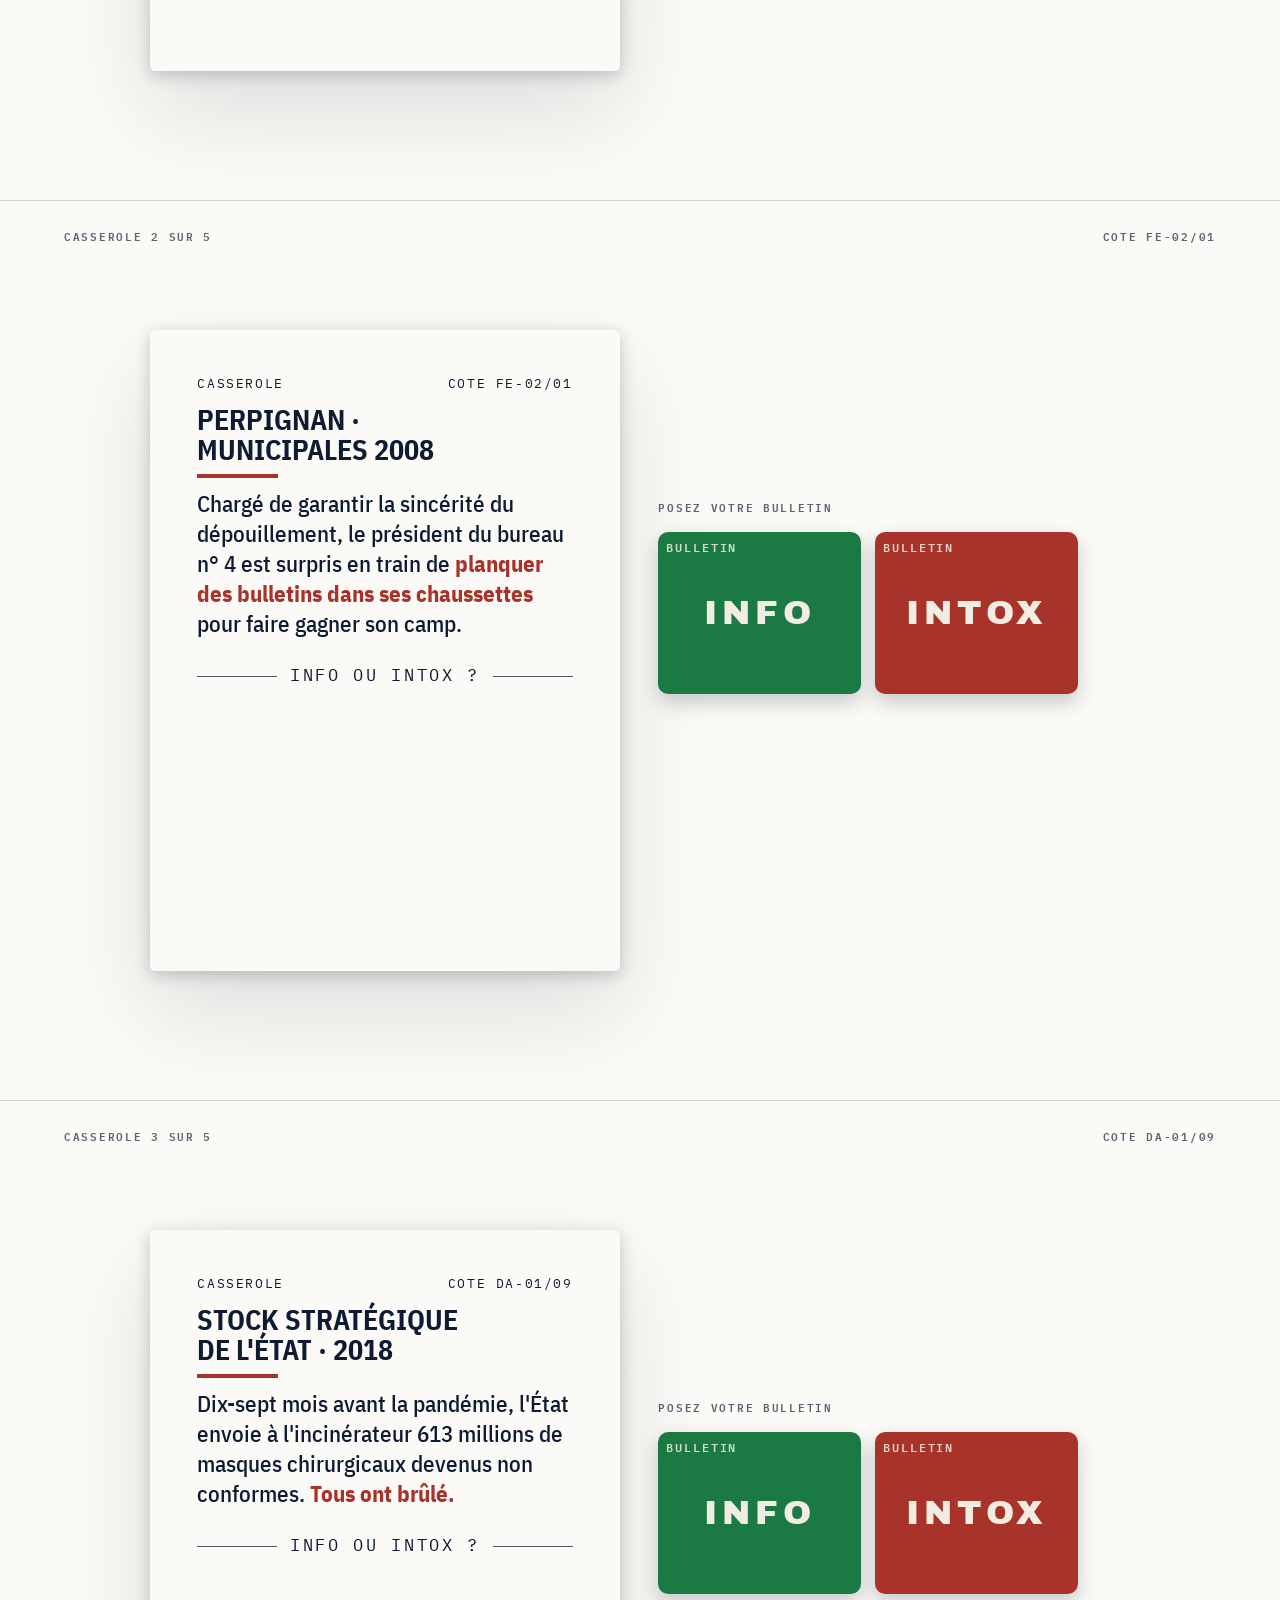
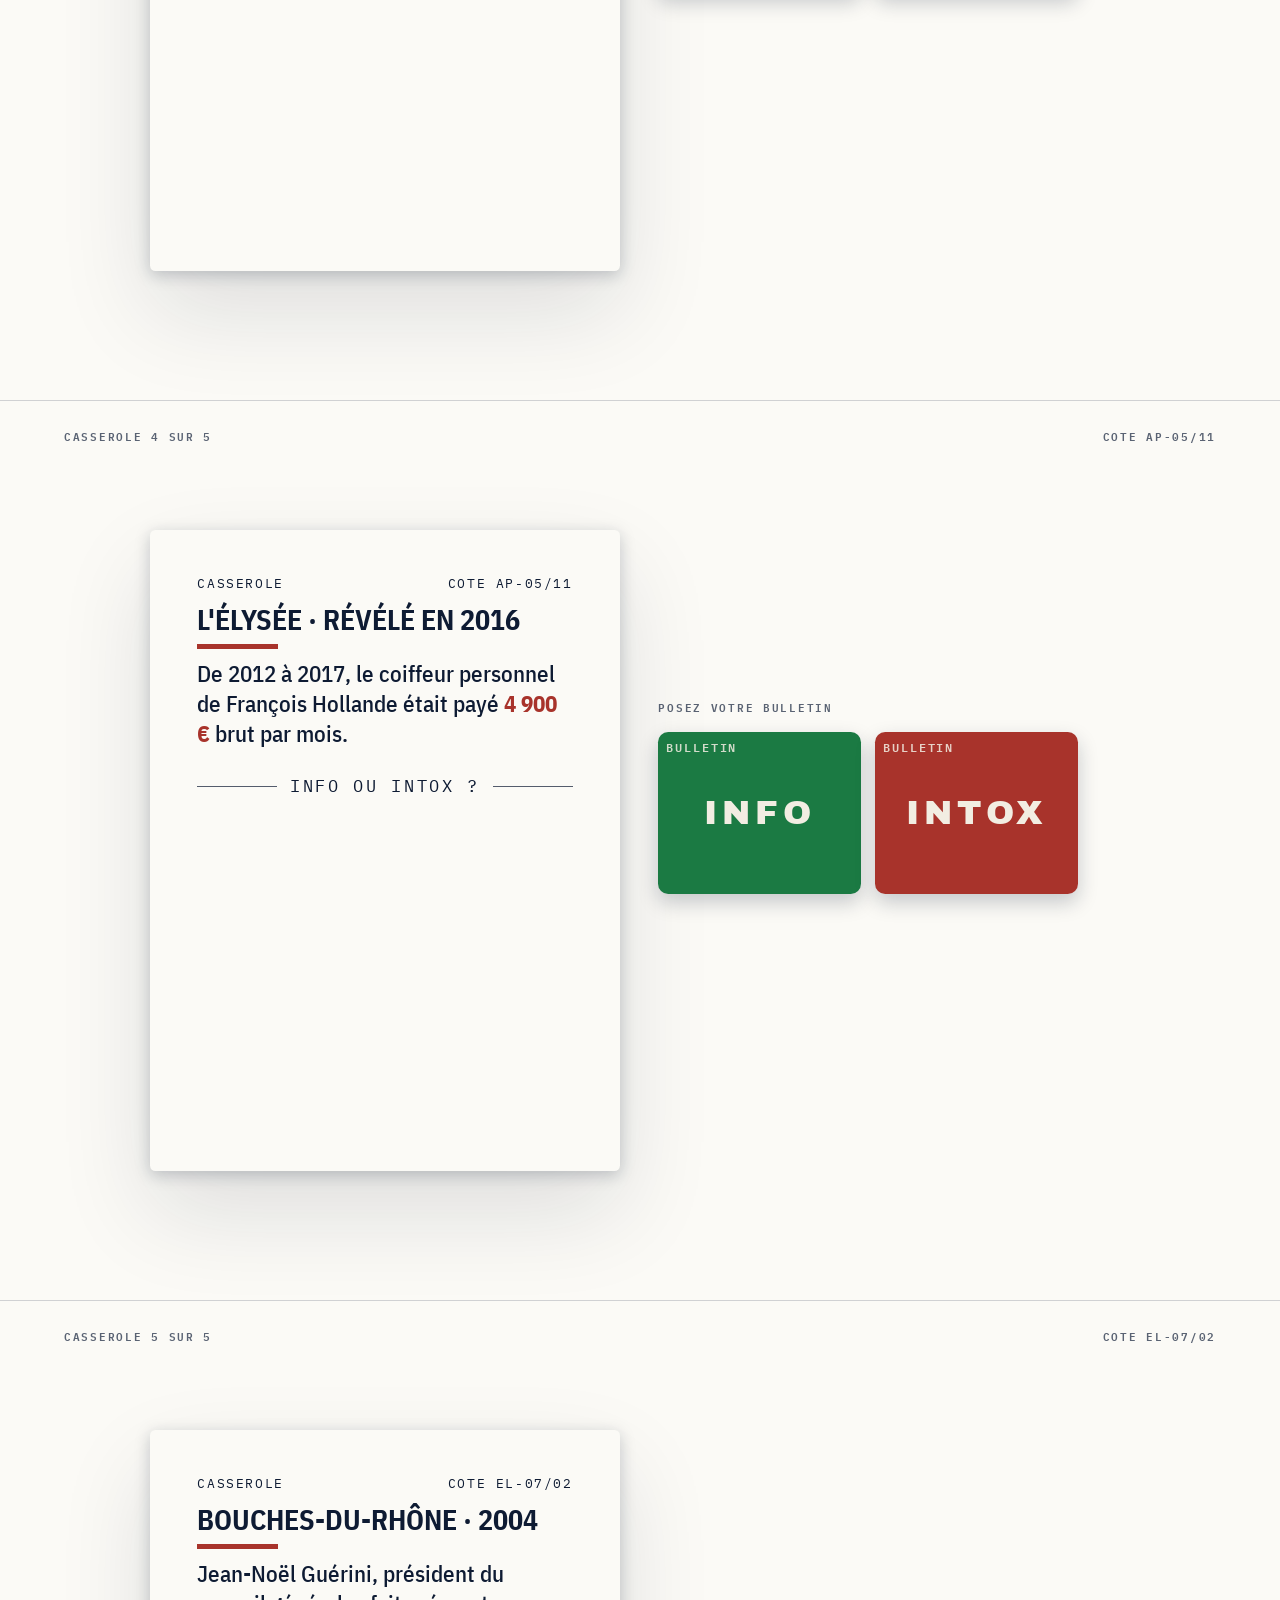
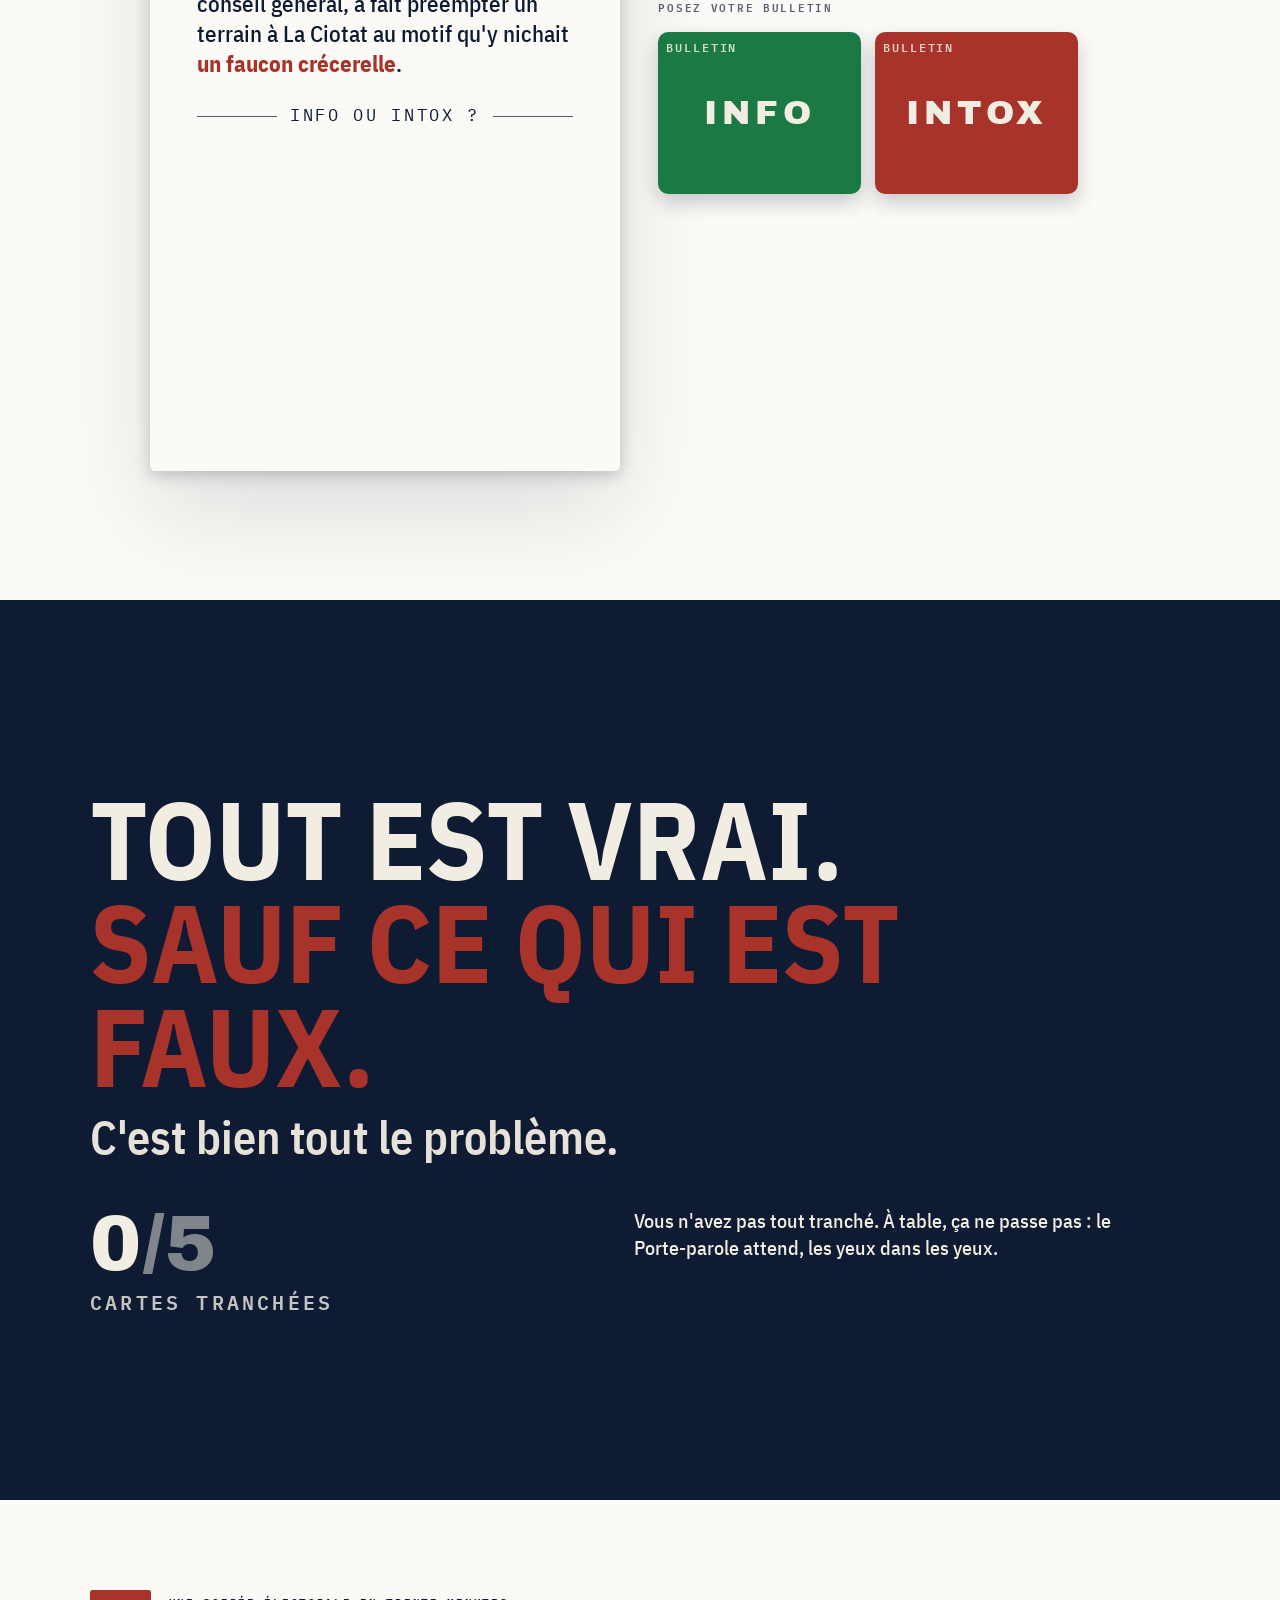
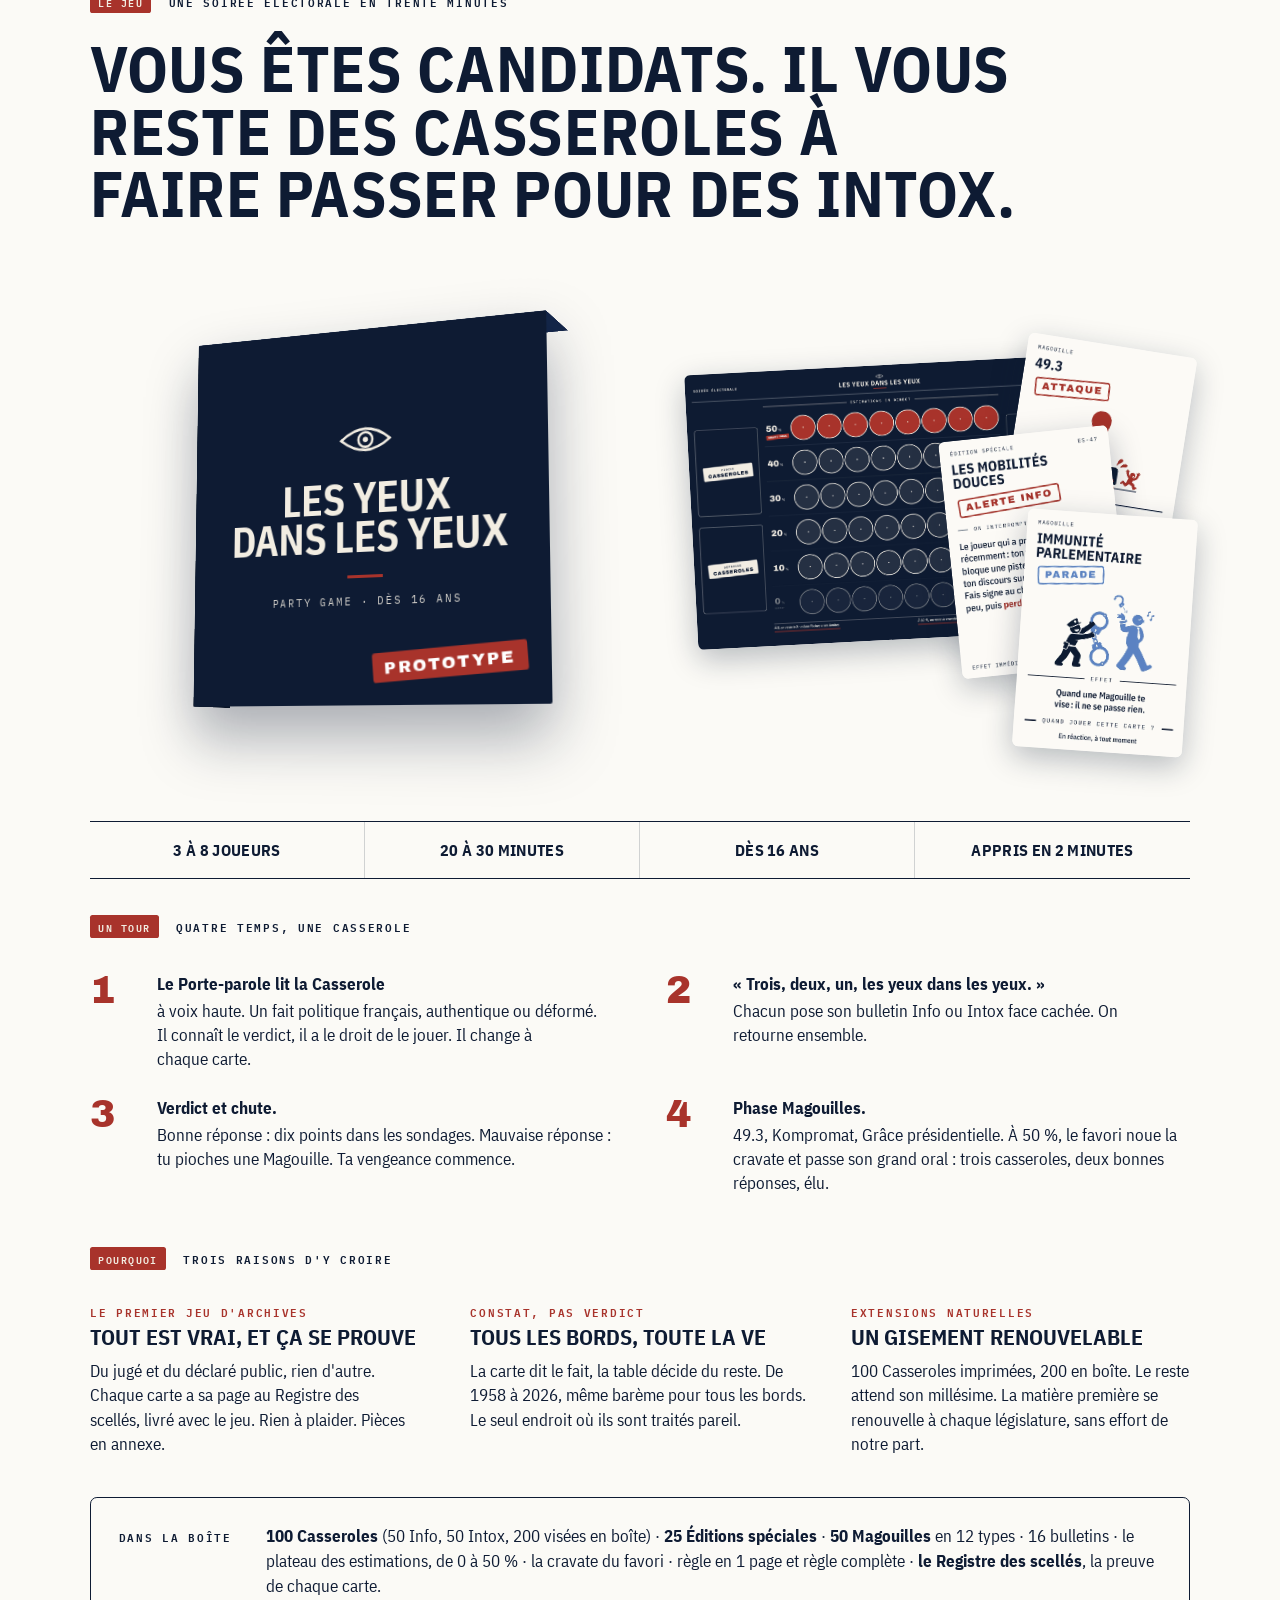
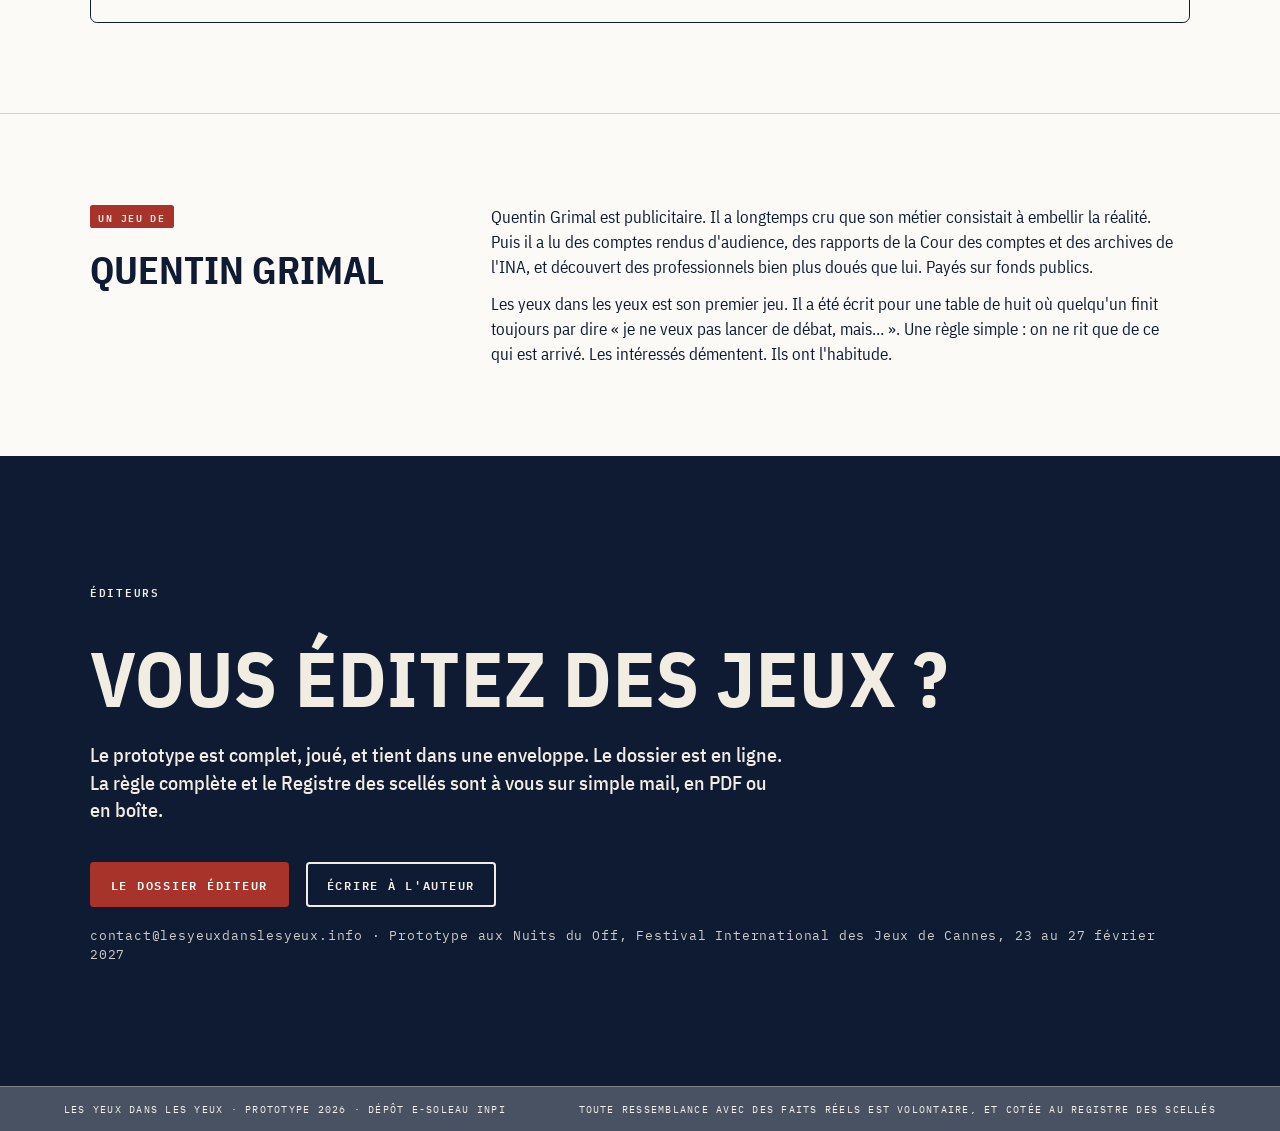
==== commit 20433805: "Bio : Les intéressés démentent. Ils ont l'habitude. Co-Authored-By: Claude Fable 5.1 <noreply@anthro" ====
--- a/v2/index.html
+++ b/v2/index.html
@@ -97,7 +97,7 @@
       <div><span class="chip">Un jeu de</span><h2 style="margin-top:.6em">Quentin Grimal</h2></div>
       <div>
         <p> Quentin Grimal est publicitaire. Il a longtemps cru que son métier consistait à embellir la réalité. Puis il a lu des comptes rendus d'audience, des rapports de la Cour des comptes et des archives de l'INA, et découvert des professionnels bien plus doués que lui. Payés sur fonds publics.</p>
-        <p>Les yeux dans les yeux est son premier jeu. Il a été écrit pour une table de huit où quelqu'un finit toujours par dire « je ne veux pas lancer de débat, mais… ». Une règle simple : on ne rit que de ce qui est arrivé. Les intéressés n'ont pas été consultés. Ils ont l'habitude.</p>
+        <p>Les yeux dans les yeux est son premier jeu. Il a été écrit pour une table de huit où quelqu'un finit toujours par dire « je ne veux pas lancer de débat, mais… ». Une règle simple : on ne rit que de ce qui est arrivé. Les intéressés démentent. Ils ont l'habitude.</p>
       </div>
     </div>
   </section>
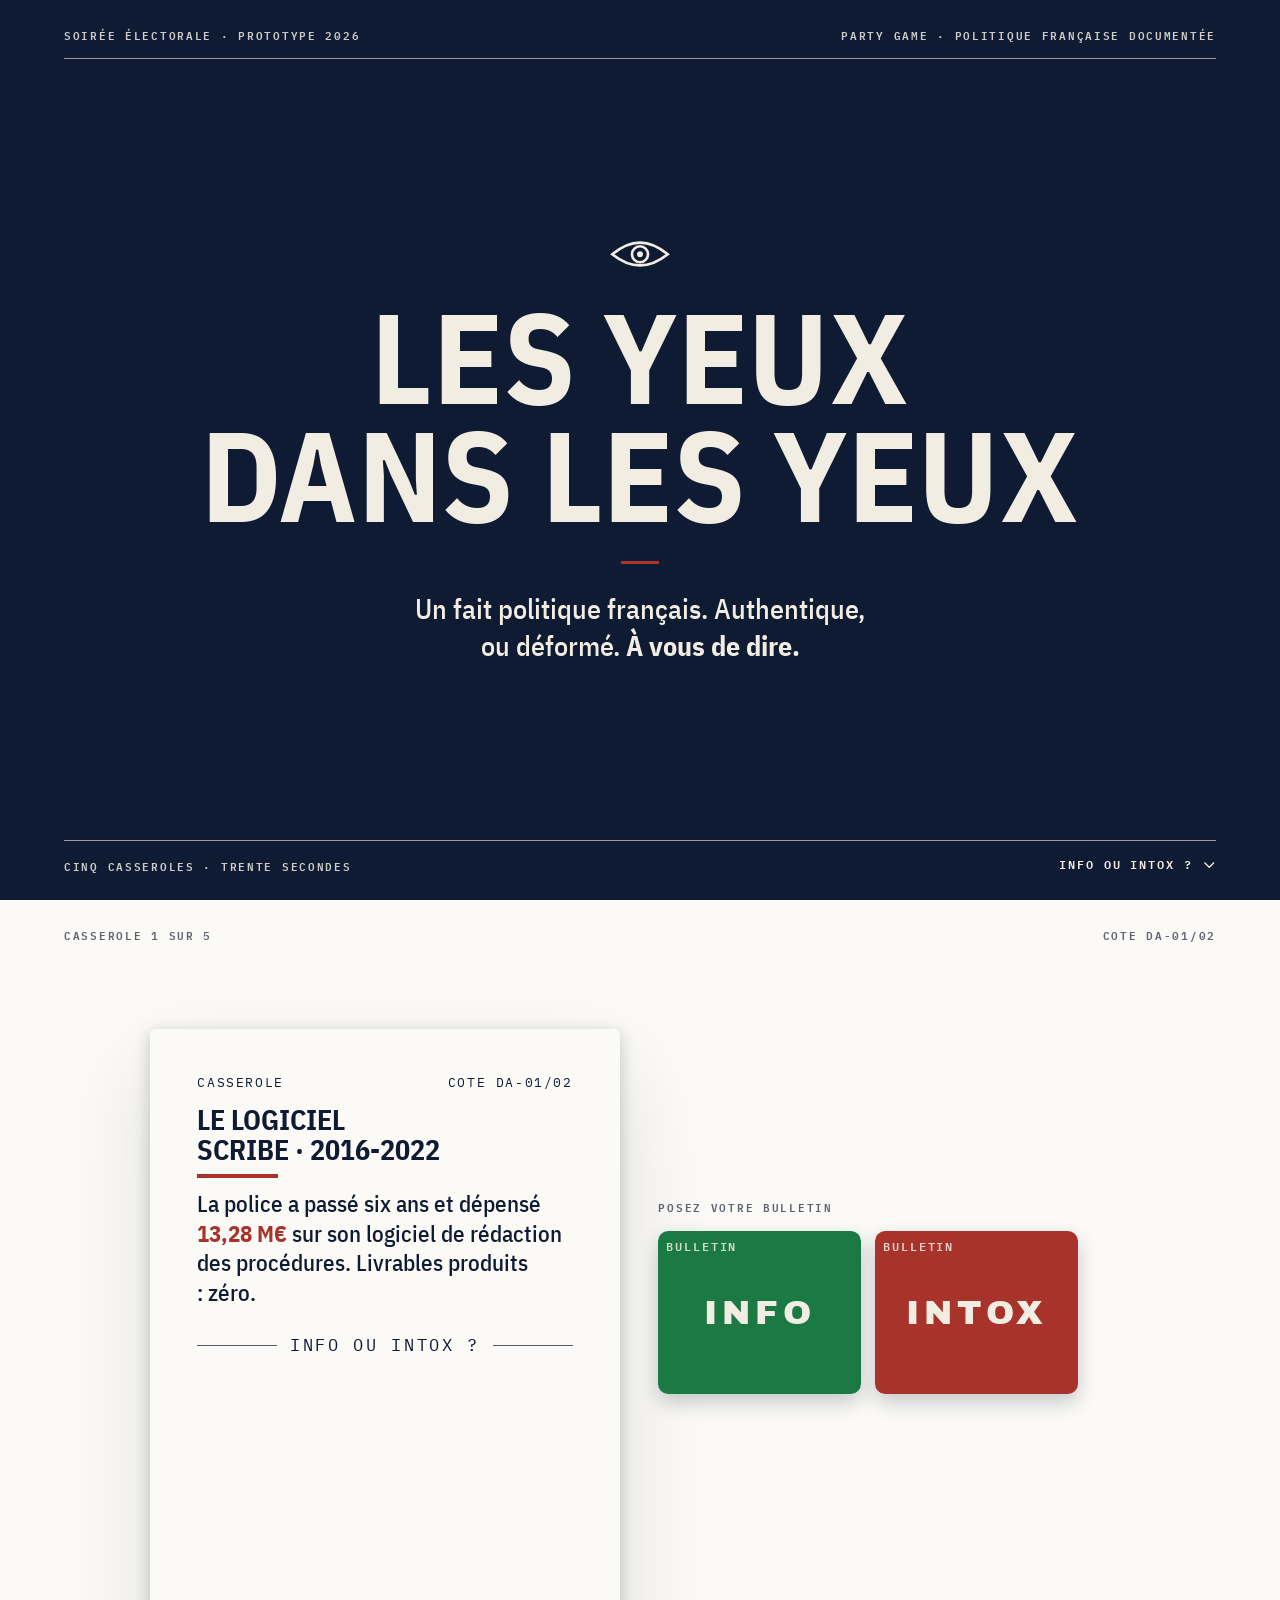
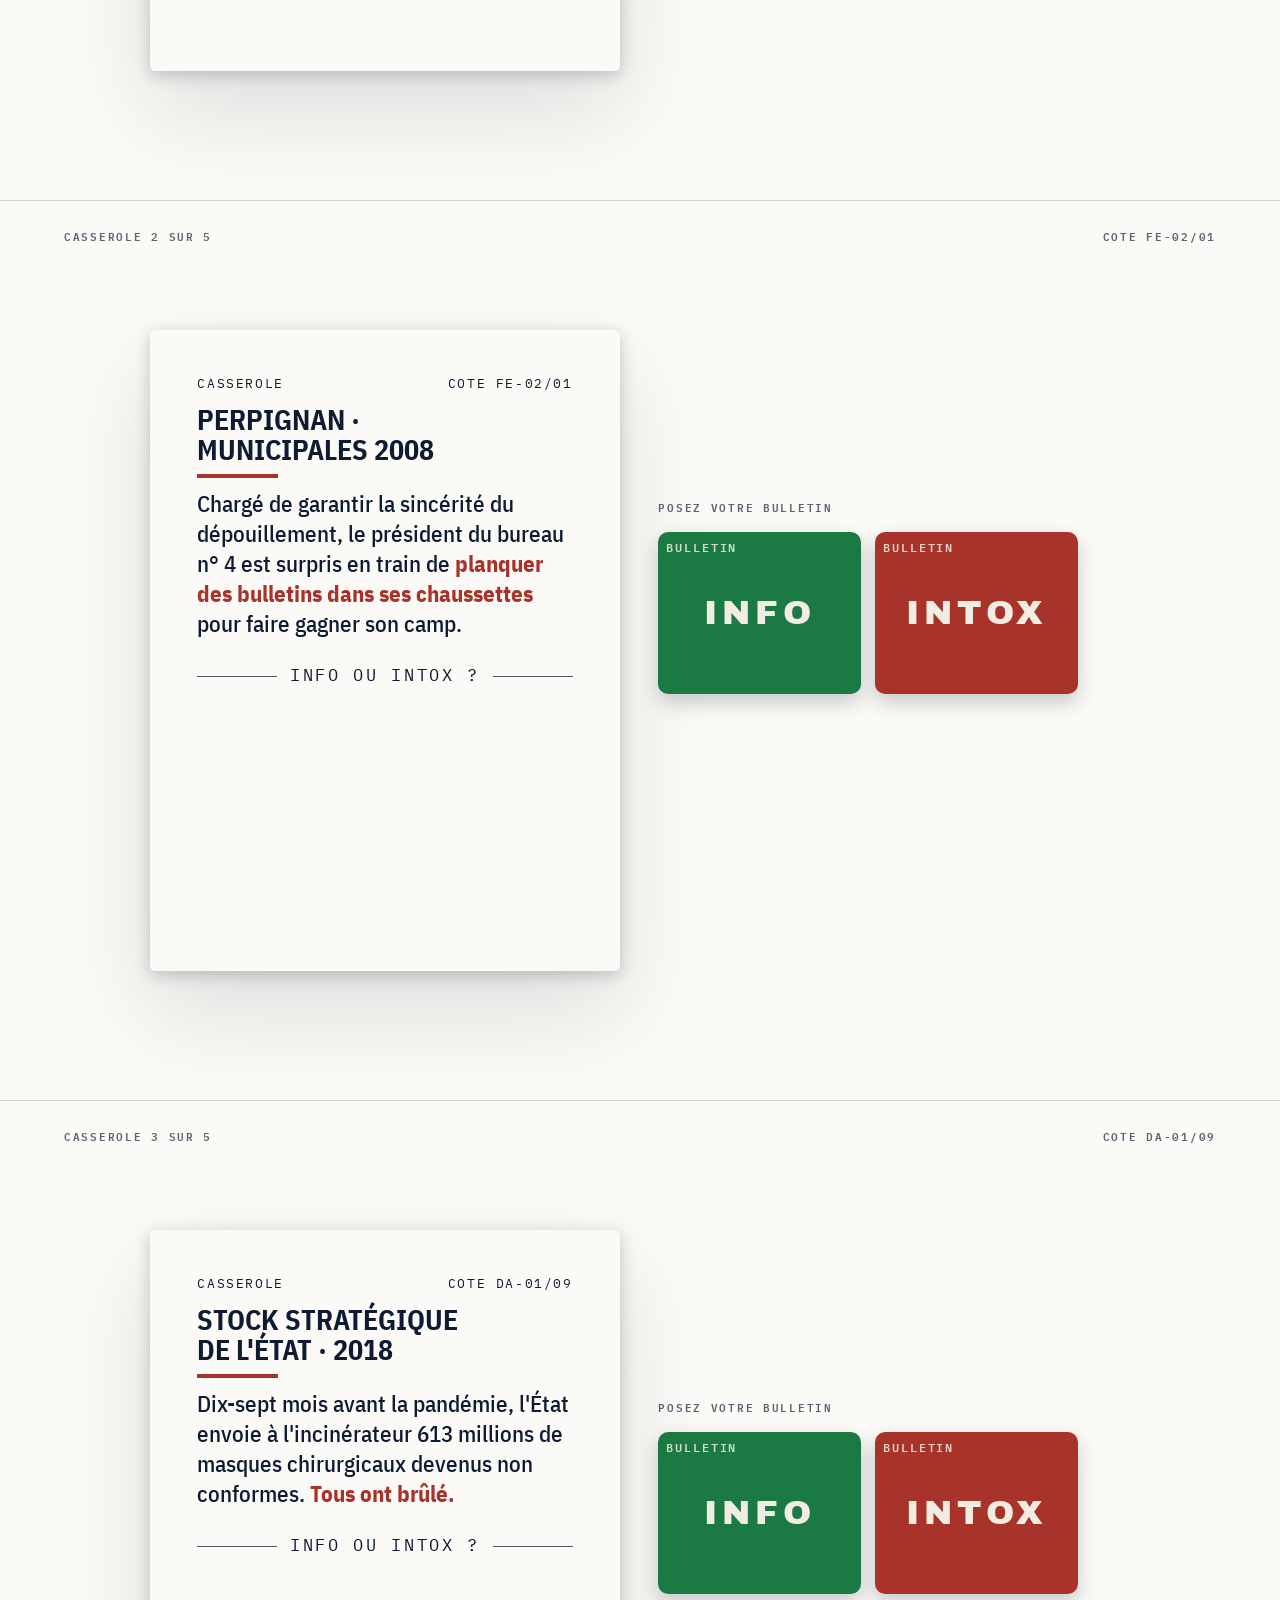
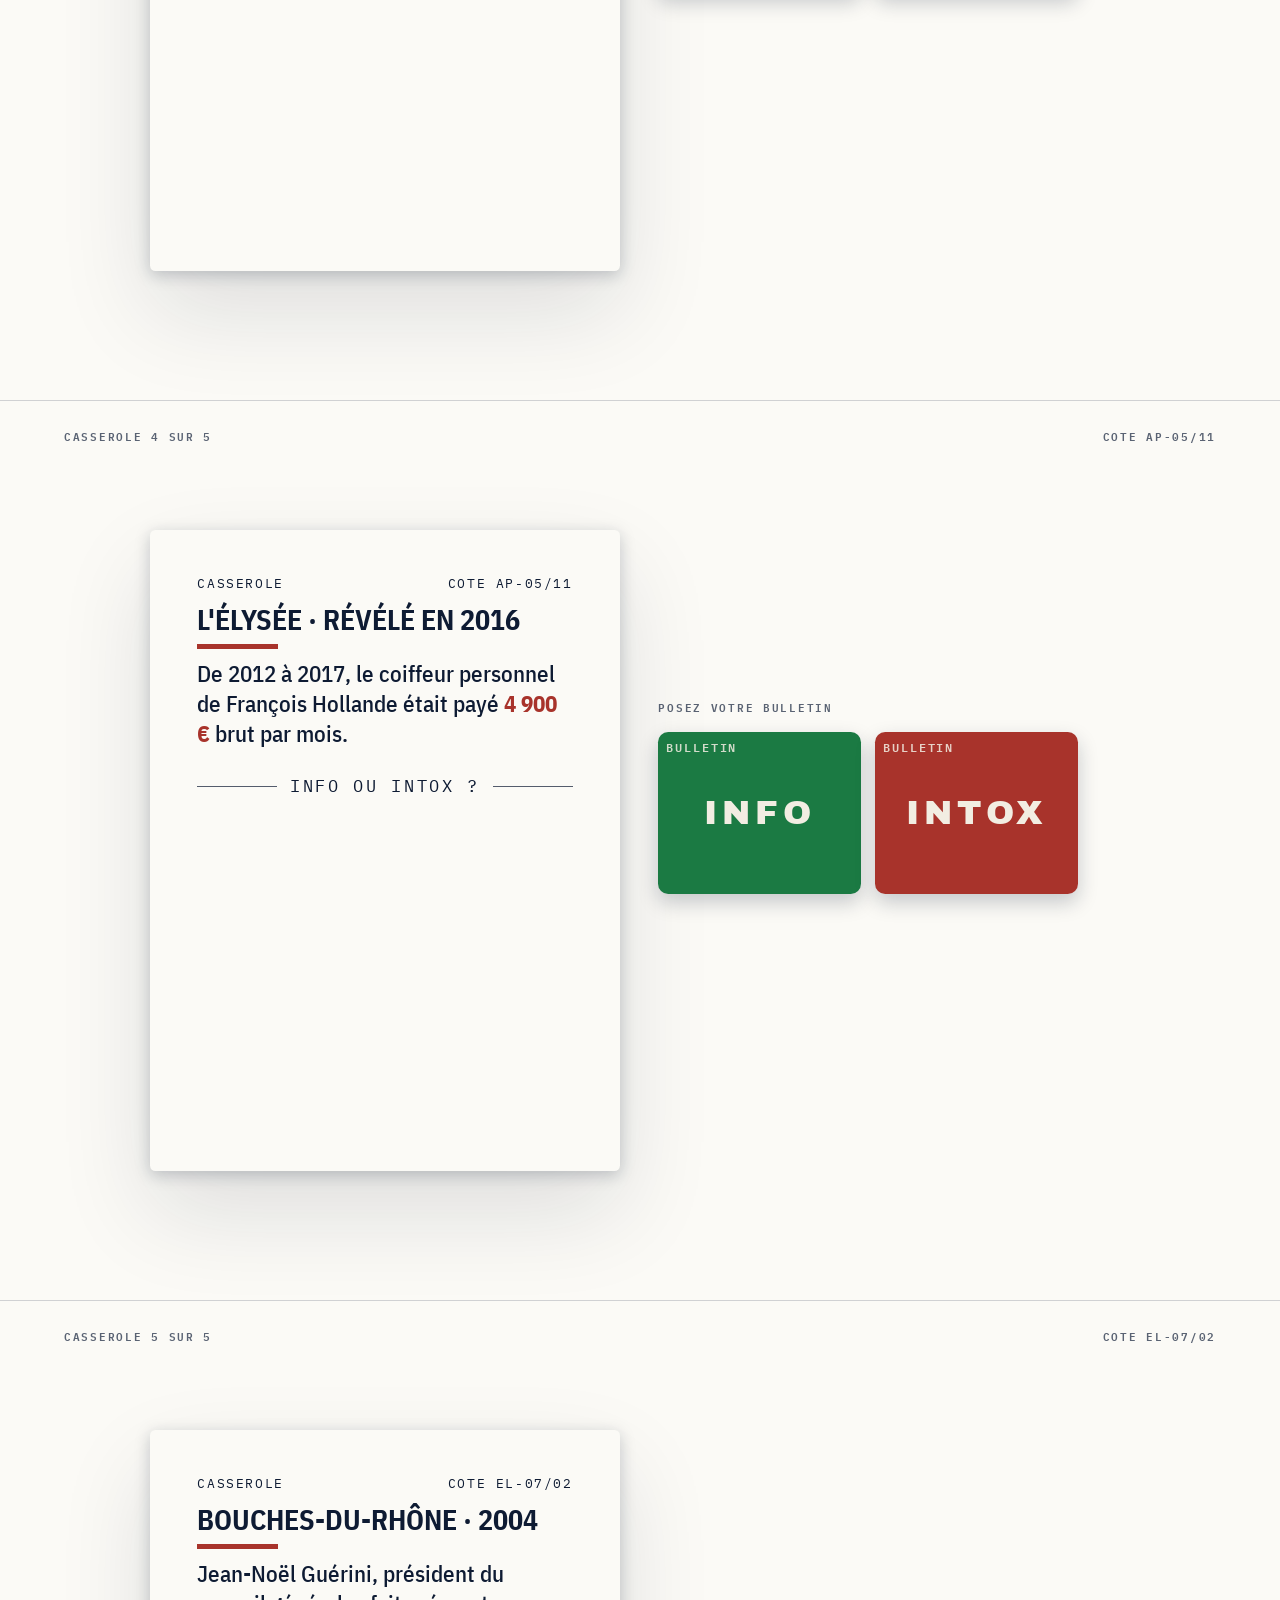
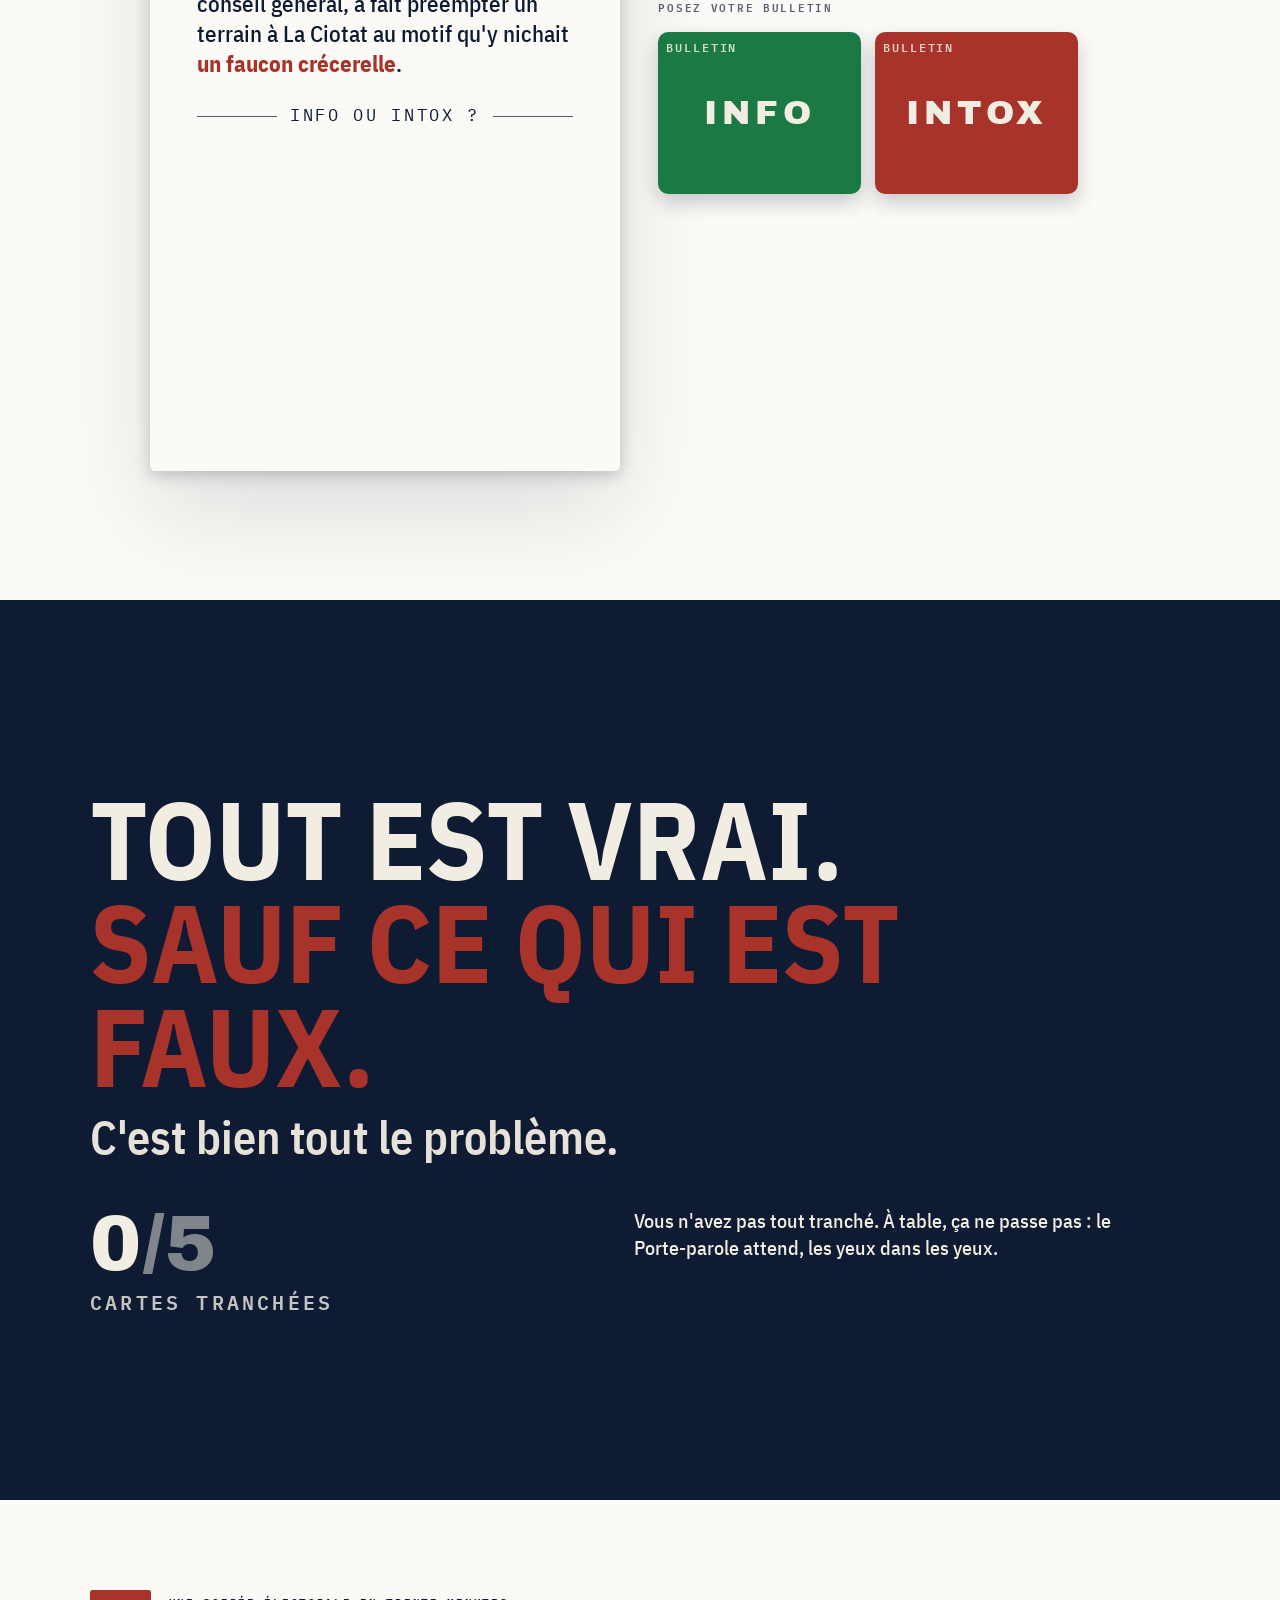
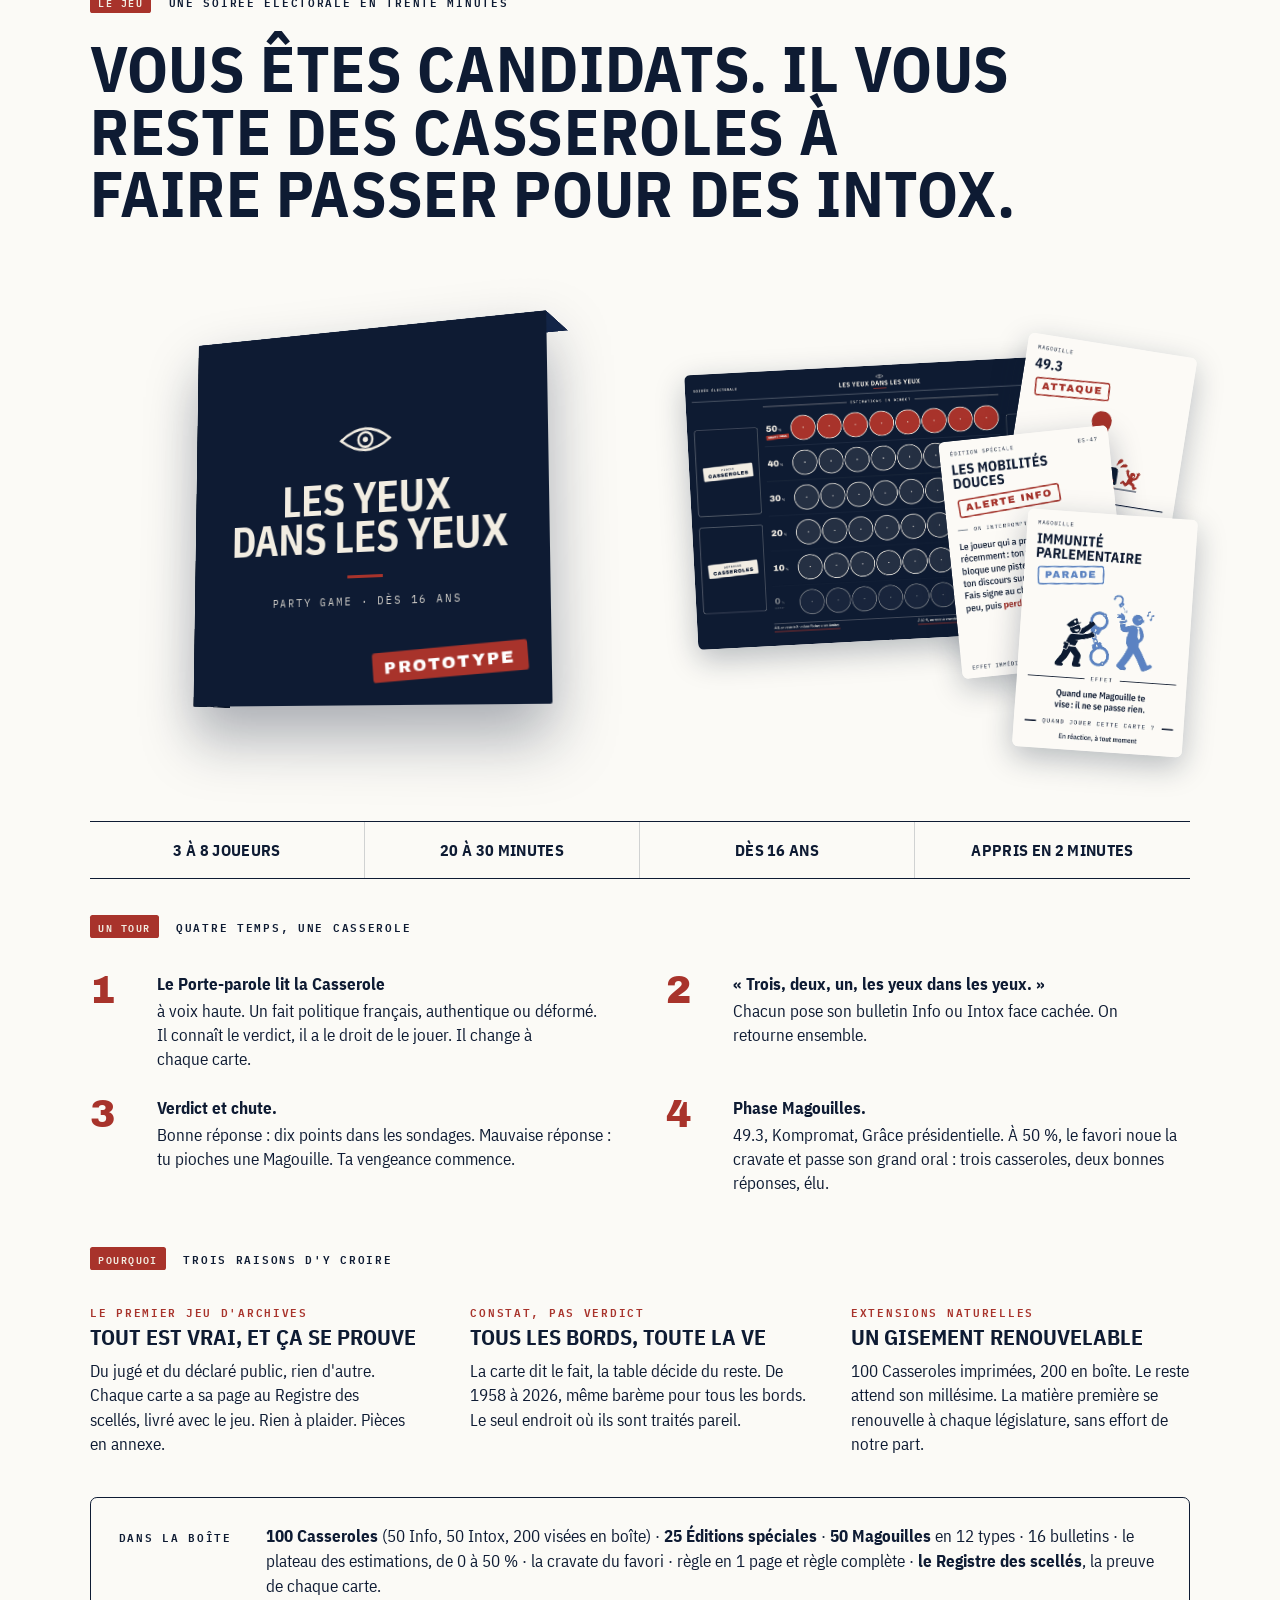
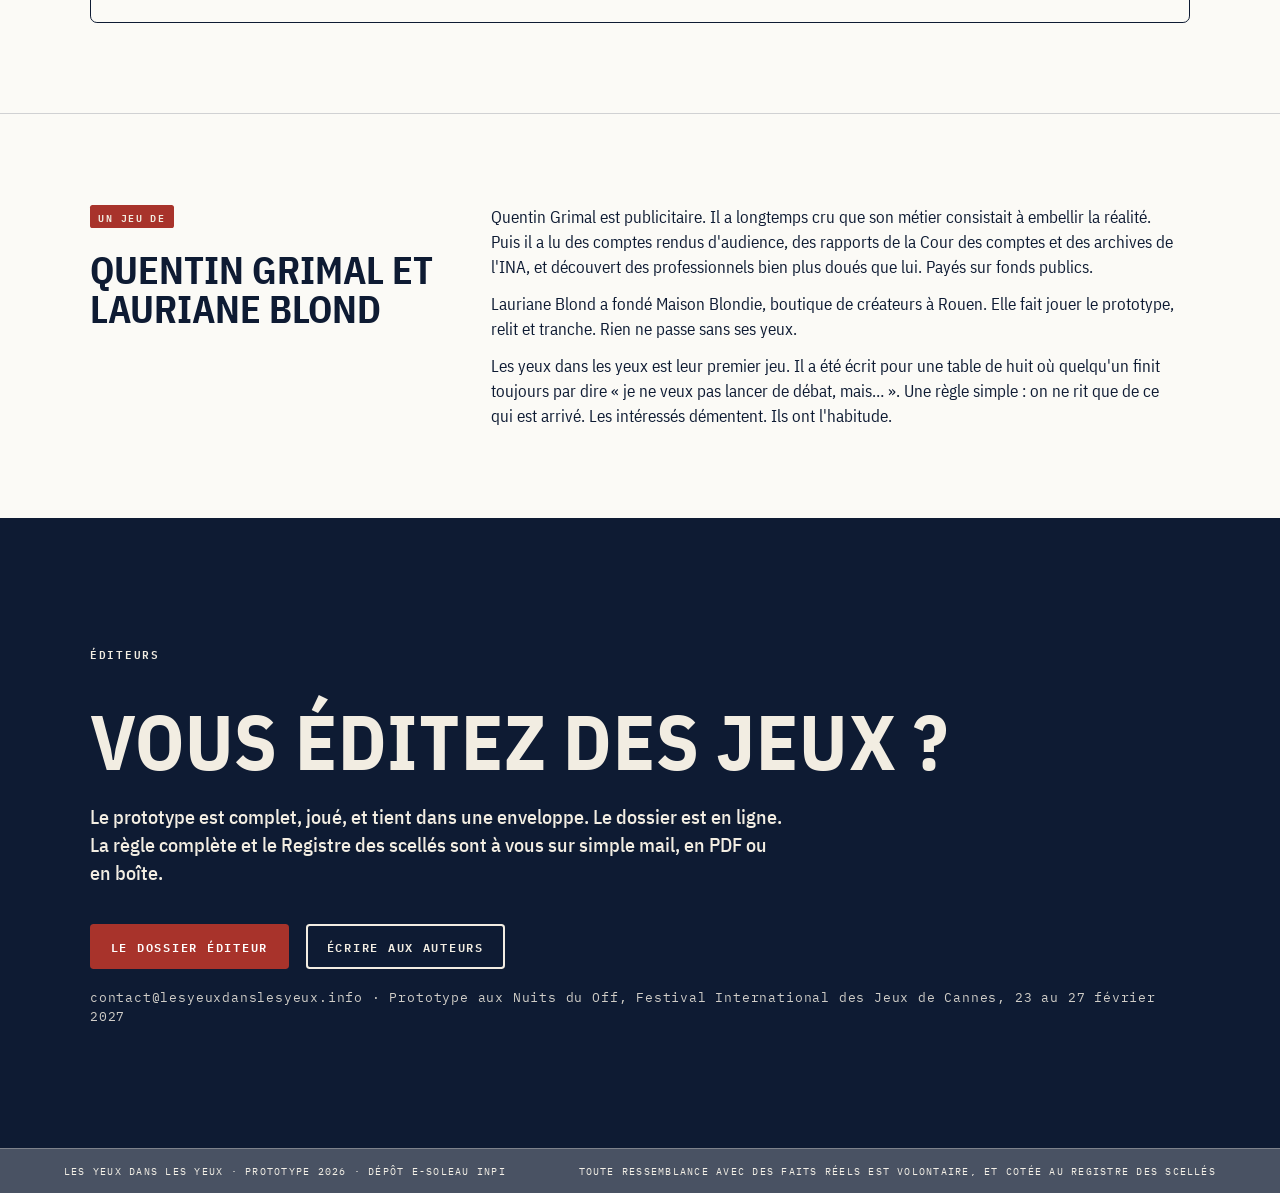
==== commit dfc4d32a: "Lauriane Blond co-autrice : mention sur l'accueil, la page éditeurs, le mobile, le sell sheet et la " ====
--- a/v2/index.html
+++ b/v2/index.html
@@ -58,7 +58,7 @@
               <div class="st">Party game · Dès 16 ans</div>
               <div class="tampon plein"><span>Prototype</span></div>
             </div>
-            <div class="tranche"><span>Un jeu de Quentin Grimal · 2026</span></div>
+            <div class="tranche"><span>Un jeu de Quentin Grimal et Lauriane Blond · 2026</span></div>
             <div class="dessus"></div>
           </div>
         </div>
@@ -94,10 +94,11 @@
 
   <section class="auteur papier sec" id="auteur">
     <div class="col">
-      <div><span class="chip">Un jeu de</span><h2 style="margin-top:.6em">Quentin Grimal</h2></div>
+      <div><span class="chip">Un jeu de</span><h2 style="margin-top:.6em">Quentin Grimal et Lauriane Blond</h2></div>
       <div>
         <p> Quentin Grimal est publicitaire. Il a longtemps cru que son métier consistait à embellir la réalité. Puis il a lu des comptes rendus d'audience, des rapports de la Cour des comptes et des archives de l'INA, et découvert des professionnels bien plus doués que lui. Payés sur fonds publics.</p>
-        <p>Les yeux dans les yeux est son premier jeu. Il a été écrit pour une table de huit où quelqu'un finit toujours par dire « je ne veux pas lancer de débat, mais… ». Une règle simple : on ne rit que de ce qui est arrivé. Les intéressés démentent. Ils ont l'habitude.</p>
+                <p>Lauriane Blond a fondé Maison Blondie, boutique de créateurs à Rouen. Elle fait jouer le prototype, relit et tranche. Rien ne passe sans ses yeux.</p>
+        <p>Les yeux dans les yeux est leur premier jeu. Il a été écrit pour une table de huit où quelqu'un finit toujours par dire « je ne veux pas lancer de débat, mais… ». Une règle simple : on ne rit que de ce qui est arrivé. Les intéressés démentent. Ils ont l'habitude.</p>
       </div>
     </div>
   </section>
@@ -109,7 +110,7 @@
       <p class="lede in">Le prototype est complet, joué, et tient dans une enveloppe. Le dossier est en ligne. La règle complète et le Registre des scellés sont à vous sur simple mail, en PDF ou en boîte.</p>
       <div class="actions in">
         <a class="btn plein" href="editeurs.html">Le dossier éditeur</a>
-        <a class="btn" href="mailto:contact@lesyeuxdanslesyeux.info?subject=Proposition%20de%20jeu%20%C2%B7%20Les%20yeux%20dans%20les%20yeux">Écrire à l'auteur</a>
+        <a class="btn" href="mailto:contact@lesyeuxdanslesyeux.info?subject=Proposition%20de%20jeu%20%C2%B7%20Les%20yeux%20dans%20les%20yeux">Écrire aux auteurs</a>
       </div>
       <p class="mail in">contact@lesyeuxdanslesyeux.info · Prototype aux Nuits du Off, Festival International des Jeux de Cannes, 23 au 27 février 2027</p>
     </div>
